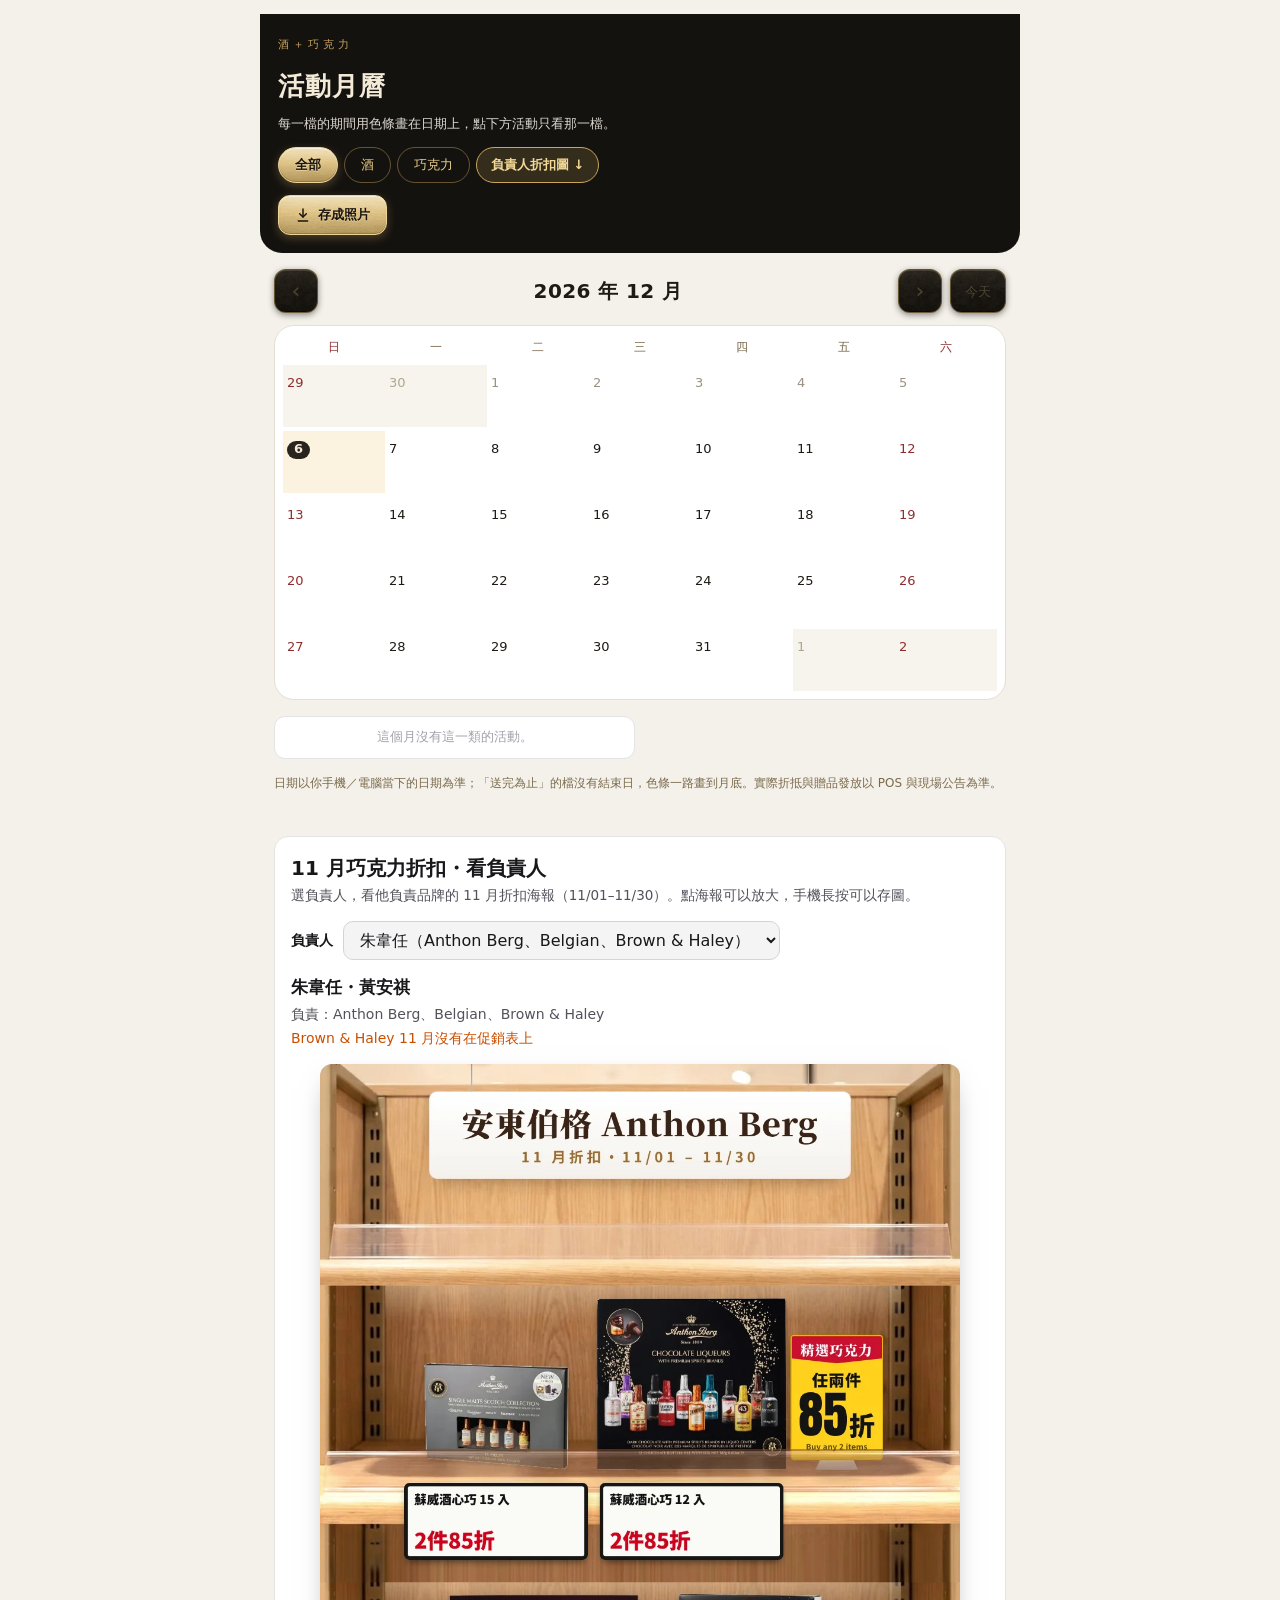
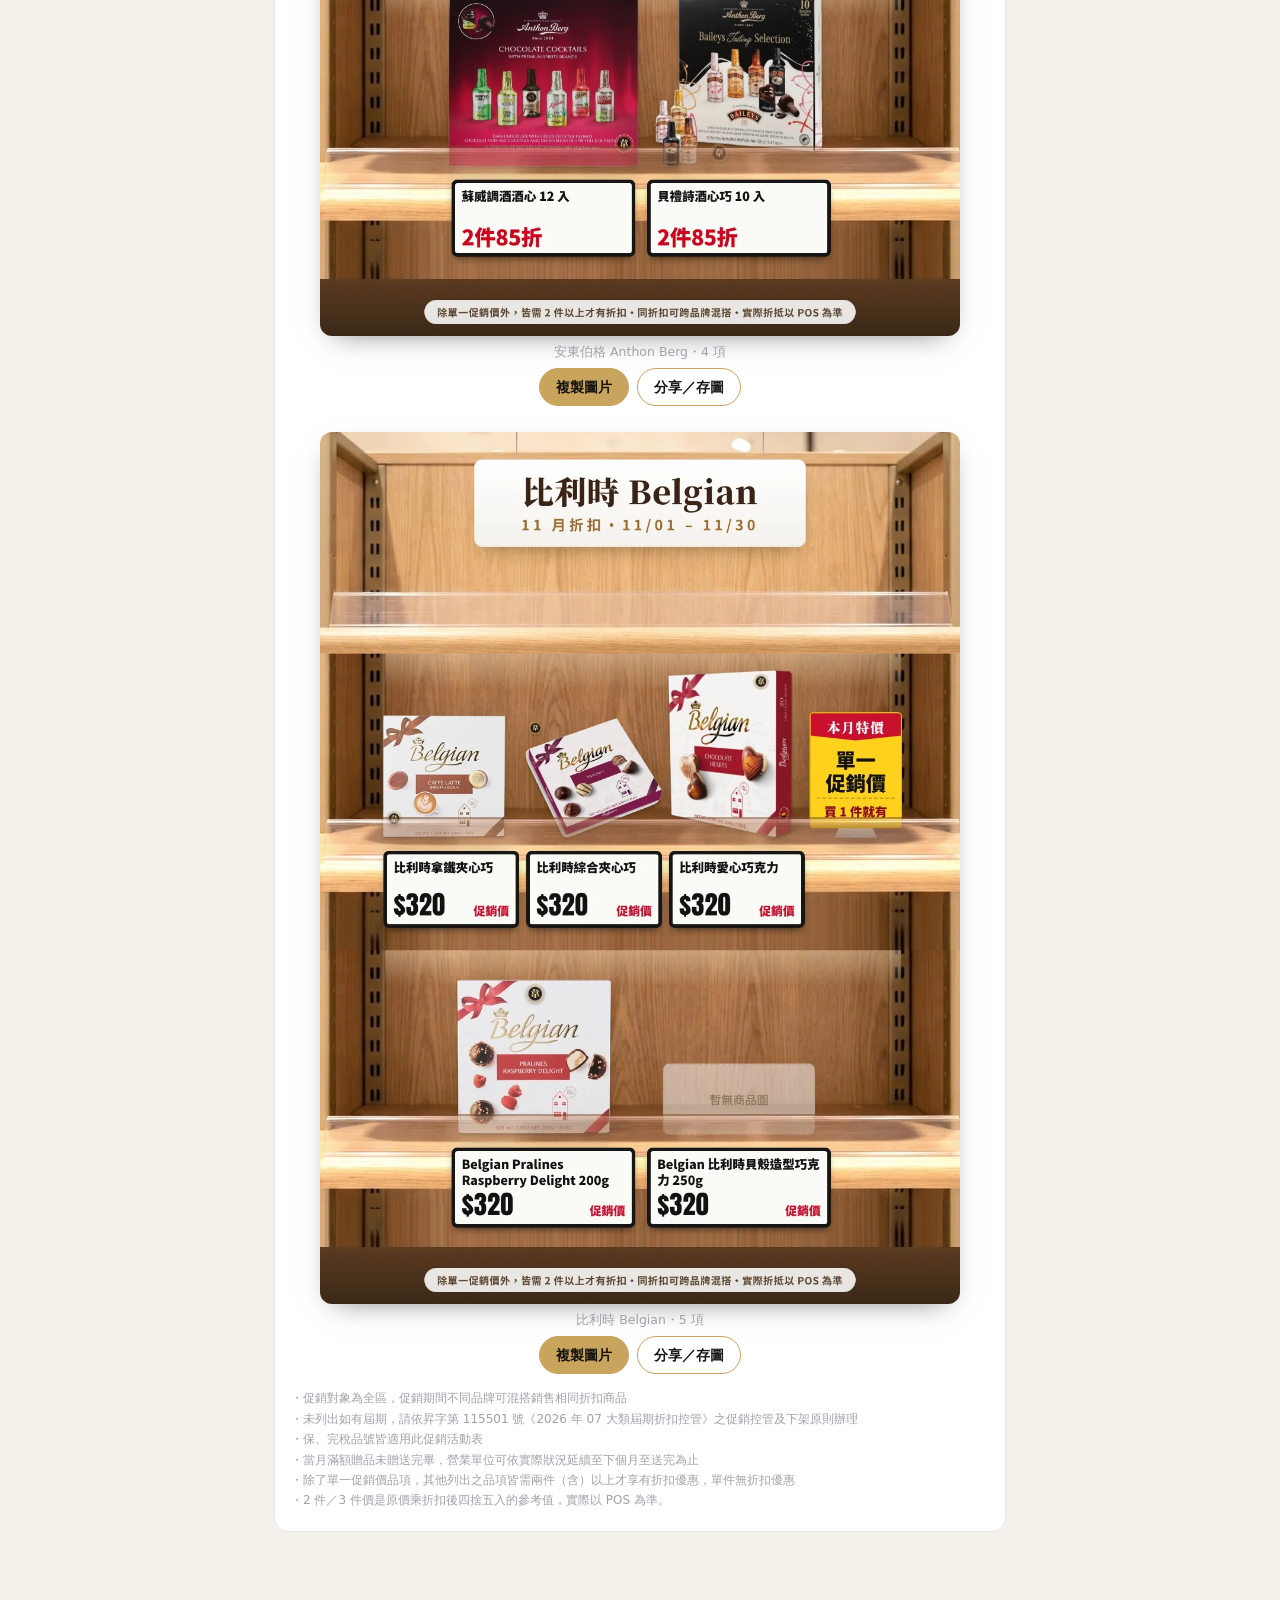
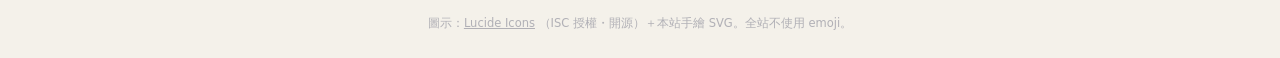
==== calendar.html @ d90ed2e5 "r151: 比較卡 11 月新品項補連結與縮圖" ====
<!doctype html>
<html lang="zh-Hant" data-theme="light" class="t23 noir">
<head><meta name="theme-color" content="#261F19"><link id="r38font" rel="preconnect" href="https://fonts.googleapis.com"><link rel="preconnect" href="https://fonts.gstatic.com" crossorigin><link rel="stylesheet" href="https://fonts.googleapis.com/css2?family=Noto+Serif+TC:wght@600;700&display=swap" media="print" onload="this.media='all'">
<meta charset="utf-8">
<meta name="viewport" content="width=device-width,initial-scale=1">
<title>活動月曆（酒＋巧克力）</title>
<meta name="apple-mobile-web-app-capable" content="yes">
<meta name="apple-mobile-web-app-title" content="韋・活動月曆">
<style>
:root{
  --bg:#FFFFFF; --surface:#FFFFFF; --surface-2:#F4F4F5;
  --ink:#18181B; --ink-2:#52525B; --ink-3:#A1A1AA;
  --line:#E4E4E7; --line-strong:#D4D4D8;
  --accent:#7A4A1E; --on-accent:#FFFFFF;
  --add:#16A34A; --add-bg:#DCFCE7; --swap:#EA580C; --swap-bg:#FFF7ED; --drop:#DC2626; --drop-bg:#FEE2E2;
  --r-lg:14px; --r-md:11px;
  --sh-2:0 1px 2px rgba(0,0,0,.05),0 12px 30px -20px rgba(0,0,0,.35);
  color-scheme:light;
}
*{box-sizing:border-box}
html{-webkit-text-size-adjust:100%}
body{margin:0;background:var(--bg);color:var(--ink);
  font-family:"Noto Sans TC",-apple-system,"PingFang TC","Microsoft JhengHei",sans-serif;
  font-size:15px;line-height:1.6;-webkit-font-smoothing:antialiased}
.wrap{max-width:860px;margin:0 auto;padding:4px 16px 60px}
@media(min-width:720px){.wrap{padding:8px 24px 72px}}
</style>
<script defer src="https://xsos32-design.github.io/dutyliquorwiki/nav.js"></script>
<style id="r124css">
:root{--r124-t0:#C8102E;--r124-t1:#C94F00;--r124-a2:#6A3FB5;--r124-t3:#0B7A55;--r124-fix:#B0006D;--r124-gwp:#1F5FA8}
.r124{margin:22px 0 0;padding:18px 16px 20px;background:var(--surface);border:1px solid var(--line);border-radius:var(--r-lg,14px);display:flex;flex-direction:column;gap:14px;color:var(--ink)}
.r124 h2{margin:0;font-size:20px;line-height:1.3;text-wrap:balance}
.r124 .r124p{margin:4px 0 0;font-size:13.5px;color:var(--ink-2);line-height:1.6}
.r124sel{display:flex;align-items:center;gap:10px;flex-wrap:wrap;font-size:14px;font-weight:700}
.r124sel select{font:inherit;font-size:16px;font-weight:500;padding:8px 12px;border-radius:10px;border:1px solid var(--line-strong);background:var(--surface-2);color:var(--ink);max-width:100%}
.r124sel select:focus-visible{outline:2px solid var(--accent);outline-offset:2px}
#r124who{display:flex;flex-direction:column;gap:2px;font-size:14px;color:var(--ink-2)}
#r124who b{font-size:17px;color:var(--ink)}
#r124who .w{color:var(--r124-t1);font-weight:500}
.r124lg{display:flex;flex-wrap:wrap;gap:4px 14px;font-size:14px;font-weight:800}
.r124lg span{display:inline-flex;align-items:center;gap:5px}.r124lg i{width:9px;height:9px;border-radius:50%;background:currentColor}
.r124b{display:flex;flex-direction:column;gap:12px;padding-top:10px;border-top:2px solid var(--ink)}
.r124b>h3{margin:0;font-size:19px;font-weight:900;display:flex;gap:8px;align-items:baseline;flex-wrap:wrap}
.r124b>h3 small{font-size:13px;font-weight:500;color:var(--ink-3)}
.r124n{margin:0;font-size:13.5px;color:var(--r124-gwp);font-weight:600;line-height:1.6}
.r124t{display:flex;flex-direction:column;gap:8px}
.r124t>h4{margin:0;font-size:23px;line-height:1.15;font-weight:900}
.r124t>h4 small{font-size:12.5px;font-weight:500;color:var(--ink-3);margin-left:6px}
.r124sh{background:linear-gradient(180deg,#EFE5D6,#E2D2BA);border-radius:12px;padding:14px 10px 16px;display:flex;flex-direction:column;gap:12px}
.r124sign{align-self:center;background:#FFFFFF;border-radius:12px;padding:6px 20px 7px;font-size:28px;line-height:1.2;font-weight:900;letter-spacing:.02em;text-align:center;box-shadow:0 2px 8px rgba(60,40,20,.25)}
.r124sign small{display:block;font-size:13px;font-weight:600;color:#6B5A48;letter-spacing:0}
.r124g{display:grid;grid-template-columns:repeat(auto-fill,minmax(122px,1fr));column-gap:0;row-gap:20px}
.r124i{display:flex;flex-direction:column;min-width:0}
.r124ph{height:150px;display:flex;align-items:flex-end;justify-content:center;padding:0 6px}
.r124ph img{max-height:150px;max-width:100%;width:auto;height:auto;display:block;filter:drop-shadow(0 4px 4px rgba(40,25,10,.3))}
.r124ph .no{width:80%;height:100px;border:1px dashed #A8916F;border-radius:6px;display:flex;align-items:center;justify-content:center;color:#7A6650;font-size:11px}
.r124pl{height:12px;background:linear-gradient(180deg,#F7EFE2 0,#DCC9AB 50%,#B59B76 100%);box-shadow:0 4px 5px -2px rgba(40,25,10,.35)}
.r124tag{margin:7px 5px 0;background:#232323;border:2px solid #4B4B4B;border-radius:5px;padding:4px 6px 5px;color:#EDEDED;display:flex;flex-direction:column;gap:1px;min-width:0}
.r124tag span{font-size:11px;line-height:1.35;overflow-wrap:anywhere;display:-webkit-box;-webkit-line-clamp:2;-webkit-box-orient:vertical;overflow:hidden}
.r124tag b{font-size:16px;line-height:1.2;font-weight:900;display:flex;flex-wrap:wrap;align-items:baseline;column-gap:5px}
.r124tag b i{font-style:normal;font-size:12px;font-weight:700}
.r124tag .k-T0{color:#FF6B7D}.r124tag .k-T1{color:#FFA05A}.r124tag .k-A2{color:#C3A8FF}.r124tag .k-T3{color:#4CE0A6}.r124tag .k-FIX{color:#FFE14D}.r124tag .k-GWP{color:#8CC4FF}
.r124 .c-T0{color:var(--r124-t0)}.r124 .c-T1{color:var(--r124-t1)}.r124 .c-A2{color:var(--r124-a2)}.r124 .c-T3{color:var(--r124-t3)}.r124 .c-FIX{color:var(--r124-fix)}.r124 .c-GWP{color:var(--r124-gwp)}
.r124pf{margin:0;display:flex;flex-direction:column;gap:6px}
.r124pf a{display:block;border-radius:12px;overflow:hidden;box-shadow:0 10px 28px -14px rgba(0,0,0,.55);max-width:640px;width:100%;margin:0 auto}
.r124pf img{display:block;width:100%;height:auto}
.r124pf figcaption{text-align:center;font-size:12.5px;color:var(--ink-3)}
.r124pb{display:flex;justify-content:center;gap:8px;flex-wrap:wrap}
.r124pb button{font:inherit;font-size:14px;font-weight:700;height:38px;padding:0 16px;border-radius:999px;border:1px solid #C9A45C;background:#C9A45C;color:#14120F;cursor:pointer}
.r124pb button.g{background:transparent;color:var(--ink)}
.r124pb button:focus-visible{outline:2px solid var(--accent);outline-offset:2px}
#r124{scroll-margin-top:84px}
.cal-cat a.r124jump{display:inline-flex;align-items:center;gap:4px;height:36px;padding:0 14px;border-radius:999px;border:1px solid #C9A45C;background:rgba(201,164,92,.18);color:#F3D896;font-size:13px;font-weight:700;text-decoration:none;white-space:nowrap}
.r124e{padding:14px;border:1px dashed var(--line-strong);border-radius:10px;color:var(--ink-2);font-size:14px}
.r124f{margin:0;font-size:12px;color:var(--ink-3);line-height:1.7}
@media (max-width:480px){.r124g{grid-template-columns:repeat(3,minmax(0,1fr))}.r124ph{height:118px;padding:0 4px}.r124ph img{max-height:118px}.r124sign{font-size:23px}.r124tag b{font-size:14.5px}.r124tag b i{font-size:11px}.r124tag span{font-size:10.5px}}
@media print{.r124{display:none}}
</style><style id="r32">/* r32 質感層：AI 生成材質（皮革底紋、絲絨、拉絲香檳金）套用到全站按鈕與區塊 */
html.noir{--r32g:url(img/brand/tex_gold.webp);--r32v:url(img/brand/tex_velvet.webp);--r32l:url(img/brand/tex_leather.webp)}
html.noir body{background-color:#0B0A09;background-image:linear-gradient(rgba(11,10,9,.62),rgba(11,10,9,.62)),var(--r32l);background-size:auto,256px 256px;background-attachment:scroll}

/* ── 次要按鈕：絲絨底＋金色細框＋上緣高光 ── */
html.noir:not(#_a):not(#_b) :is(.cmpb,.cmpc,.shb:not(.on),.r21more,a.go,.r24nx,#mb,#fsz,.btnB,#more,.more:not(details),details.more>summary,a.back,.cal-btn,button.fold,#fold-disc,#totop,.galbtn,#pnwrap button,#ftop,#fback,.tbtab:not(.on),a.pickgo,.pfw,.xwa:not(.on),.chip:not([aria-pressed=true]),.seg button:not([aria-pressed=true]),nav.views button:not([aria-selected=true]),#xwsoloall,#xwsb){
 background-color:#1A1712!important;
 background-image:linear-gradient(180deg,rgba(255,236,196,.08),rgba(255,236,196,0) 46%,rgba(0,0,0,.22)),linear-gradient(rgba(24,21,16,.5),rgba(24,21,16,.5)),var(--r32v)!important;
 background-size:auto,auto,256px 256px!important;
 border:1px solid rgba(201,164,92,.42)!important;
 box-shadow:inset 0 1px 0 rgba(255,232,180,.13),inset 0 -1px 0 rgba(0,0,0,.35),0 2px 6px rgba(0,0,0,.45)!important;
 transition:border-color .18s,box-shadow .18s,transform .08s,filter .18s!important}
html.noir:not(#_a):not(#_b) :is(.cmpb,.cmpc,.shb:not(.on),.r21more,a.go,.r24nx,#mb,#fsz,.btnB,#more,.more:not(details),details.more>summary,a.back,.cal-btn,button.fold,#fold-disc,#totop,.galbtn,#pnwrap button,#ftop,#fback,.tbtab:not(.on),a.pickgo,.pfw,.xwa:not(.on),.chip:not([aria-pressed=true]),.seg button:not([aria-pressed=true]),nav.views button:not([aria-selected=true]),#xwsoloall,#xwsb):hover{
 border-color:rgba(232,205,138,.85)!important;
 box-shadow:inset 0 1px 0 rgba(255,232,180,.2),0 0 0 1px rgba(232,205,138,.18),0 4px 14px rgba(201,164,92,.22)!important}
html.noir:not(#_a):not(#_b) :is(.cmpb,.cmpc,.shb,.r21more,a.go,.r24nx,#mb,#fsz,.btnB,.btnA,#more,.more:not(details),a.back,.cal-btn,button.fold,#totop,.galbtn,#pnwrap button,#ftop,#fback,.tbtab,a.pickgo,.pfw,.xwa,.chip,.seg button,nav.views button,#xwsb,#xwsoloall,.cal-dl):active{
 transform:translateY(1px)!important;filter:brightness(.94)!important;
 box-shadow:inset 0 2px 6px rgba(0,0,0,.5)!important}

/* ── 主要／選中按鈕：拉絲香檳金 ── */
html.noir:not(#_a):not(#_b) :is(.btnA,#pdone,.chip[aria-pressed=true],.tbtab.on,.xwa.on,.cal-dl,#cal-dl,.seg button[aria-pressed=true],nav.views button[aria-selected=true],button.on){
 background-color:#C9A45C!important;
 background-image:linear-gradient(180deg,rgba(255,255,255,.38),rgba(255,255,255,.06) 42%,rgba(0,0,0,.16)),var(--r32g)!important;
 background-size:auto,cover!important;background-position:center!important;
 color:#1A140B!important;border:1px solid #EBD39A!important;
 text-shadow:0 1px 0 rgba(255,244,214,.45)!important;font-weight:700!important;
 box-shadow:inset 0 1px 0 rgba(255,255,255,.55),inset 0 -1px 0 rgba(120,88,30,.45),0 3px 10px rgba(201,164,92,.32)!important}
html.noir:not(#_a):not(#_b) :is(.btnA,#pdone,.chip[aria-pressed=true],.tbtab.on,.xwa.on,.cal-dl,#cal-dl,.seg button[aria-pressed=true],nav.views button[aria-selected=true],button.on):hover{filter:brightness(1.06) saturate(1.05)!important}
html.noir:not(#_a):not(#_b) :is(.btnA,#pdone,.chip[aria-pressed=true],.tbtab.on,.xwa.on,.cal-dl,#cal-dl,.seg button[aria-pressed=true],nav.views button[aria-selected=true],button.on) *{color:inherit!important}
html.noir:not(#_a):not(#_b) .xwa.on small{color:rgba(26,20,11,.72)!important}
html.noir:not(#_a):not(#_b) .xwa.on svg{stroke:#1A140B!important}

/* ── 大型入口方塊：絲絨＋金色頂線，滑過浮起 ── */
html.noir :is(.cat.big,.ctile,a.brands,button.brands,.srch){
 background-image:linear-gradient(180deg,rgba(255,236,196,.06),rgba(0,0,0,.18)),var(--r32v)!important;
 background-size:auto,256px 256px!important;
 box-shadow:inset 0 1px 0 rgba(232,205,138,.22),0 6px 18px -10px rgba(0,0,0,.8)!important;
 transition:transform .18s,box-shadow .18s,border-color .18s!important}
html.noir :is(.cat.big,.ctile,a.brands,button.brands):hover{transform:translateY(-2px);border-color:rgba(232,205,138,.6)!important;box-shadow:inset 0 1px 0 rgba(232,205,138,.32),0 10px 24px -10px rgba(201,164,92,.35)!important}
html.noir :is(a.promo,button.promo){
 background-image:linear-gradient(180deg,rgba(255,200,210,.07),rgba(0,0,0,.2)),var(--r32v)!important;background-blend-mode:normal,overlay!important;
 box-shadow:inset 0 1px 0 rgba(255,190,200,.2),0 6px 18px -10px rgba(0,0,0,.8)!important}

/* ── 商品卡：極淡絲絨紋理＋金色角飾 ── */

/* ── 上方工具列與下方導覽列：皮革底＋金色細線 ── */
html.noir:not(#_a):not(#_b) #xwbar{background-color:rgba(14,12,10,.94)!important;background-image:linear-gradient(180deg,rgba(255,236,196,.04),rgba(0,0,0,.2)),var(--r32l)!important;background-size:auto,256px 256px!important;border-bottom:1px solid rgba(201,164,92,.35)!important;box-shadow:0 6px 18px -8px rgba(0,0,0,.8)!important}
html.noir :is(#pnwrap,.bnav,#bnav,.r20bnav,.xwbot){backdrop-filter:blur(6px)}

/* ── 話術框分頁、FAB 區塊 ── */
html.noir .talkbox{background-image:linear-gradient(180deg,rgba(255,236,196,.03),rgba(0,0,0,.12)),var(--r32v)!important;background-size:auto,256px 256px!important}
html.noir .fabrow .t{color:#E8CD8A!important;letter-spacing:2px}

@media (prefers-reduced-motion:reduce){html.noir *{transition:none!important}}

/* r34 Gemini 美術：無圖佔位插畫、金色裝飾分隔 */
html.noir .ban::before{content:"";display:block;width:min(300px,78%);height:38px;margin:0 auto 12px;background:url(img/brand/orn.webp) center/contain no-repeat;opacity:.92}
html.noir:not(#_a):not(#_b) :is(#r16home,#r20home) :is(.r24hd,.row>h2){background:url(img/brand/orn.webp) center top/min(240px,62%) auto no-repeat!important;padding-top:36px!important;margin-top:18px}

/* r35 電腦版頂部標題列、活動頁頁首金飾、商品照深色聚光 */
@media (min-width:901px){html.noir:not(#_a):not(#_b) #menu{padding-left:290px!important}html.noir:not(#_a):not(#_b) #menu>#mb{display:none!important}html.noir:not(#_a):not(#_b) #menu>b{flex:1 1 auto!important;display:flex!important;align-items:center!important;justify-content:center!important;gap:18px!important;font-family:'Noto Serif TC',serif!important;font-size:18px!important;letter-spacing:6px!important;color:#E8CD8A!important;text-shadow:0 1px 10px rgba(201,164,92,.25)!important}html.noir:not(#_a):not(#_b) #menu>b::before,html.noir:not(#_a):not(#_b) #menu>b::after{content:"";flex:0 0 auto;width:150px;height:30px;background:url(img/brand/orn_l.webp) right center/contain no-repeat;opacity:.9}html.noir:not(#_a):not(#_b) #menu>b::after{background-image:url(img/brand/orn_r.webp);background-position:left center}}
html.noir:not(#_a):not(#_b) nav#views{position:relative}
html.noir:not(#_a):not(#_b) nav#views::before{content:"";position:absolute;left:50%;top:-15px;width:min(230px,58vw);height:28px;transform:translateX(-50%);background:url(img/brand/orn.webp) center/contain no-repeat;pointer-events:none;z-index:2}

/* r37 效能：畫面外的商品卡先不排版，捲到附近才排（大幅減少找字、捲動的卡頓） */

/* r38 排版：標題斷行平均、警語一行放得下 */
html.noir :is(h1,h2,h3,.zh,.tile-h h3,.cal-head h2,.r24hd h2){text-wrap:balance}
html.noir :is(p,li,.ld,.d){text-wrap:pretty}
@media (max-width:600px){html.noir .ban{letter-spacing:3px!important;font-size:14px!important;text-wrap:balance}}
html.noir:not(#_a):not(#_b) li.galrow .line>.r15th.none{grid-area:th!important;border-radius:10px;background:#1A1712 url(https://xsos32-design.github.io/dutyliquorwiki/img/brand/ph_liq.webp) center/62% auto no-repeat!important;border:1px solid rgba(201,164,92,.32)!important}
html.noir:not(#_a):not(#_b) li.galrow .line>.r15th.none+span{grid-area:nm!important}
</style><style id="r107promo">html:not(#_a):not(#_b):not(#_c) body{background-color:#261F19!important;background-image:linear-gradient(#F4F1EA,#F4F1EA)!important}@media (prefers-color-scheme:dark){html:not(#_a):not(#_b):not(#_c) body{background-image:linear-gradient(#14120F,#14120F)!important}}</style><style id="r98tb">html:not(#_a):not(#_b):not(#_c) #xwbar button,html:not(#_a):not(#_b):not(#_c) #xwbar a,html:not(#_a):not(#_b):not(#_c) #xwbar .xwsite{box-shadow:inset 0 1px 0 rgba(255,232,180,.14)!important;filter:none!important}html:not(#_a):not(#_b):not(#_c) #xwbar button:active,html:not(#_a):not(#_b):not(#_c) #xwbar a:active{box-shadow:inset 0 2px 5px rgba(0,0,0,.45)!important}html:not(#_a):not(#_b):not(#_c) #xwbar{-webkit-backdrop-filter:none!important;backdrop-filter:none!important;background-color:#261F19!important}</style></head>
<body>
<div class="wrap">

<section id="view-cal">
  <div class="cal-head"><div><h2><span>活動月曆（酒＋巧克力）</span></h2>
  <p>酒和巧克力的活動合在同一份。選月份，每一檔的期間用色條畫在日期上；點活動名稱可以只看那一檔。</p></div><div class="cal-cat" role="group" aria-label="類別"><button type="button" class="on" data-cat="all">全部</button><button type="button" data-cat="wine">酒</button><button type="button" data-cat="choc">巧克力</button></div><button type="button" class="cal-dl" id="cal-dl"><svg viewBox="0 0 24 24" width="16" height="16" fill="none" stroke="currentColor" stroke-width="2.2" stroke-linecap="round" stroke-linejoin="round" aria-hidden="true"><path d="M12 3v12"/><path d="m7 10 5 5 5-5"/><path d="M5 21h14"/></svg>存成照片</button></div>
  <div class="cal-nav">
    <button type="button" class="cal-btn" data-m="-1" aria-label="上個月">‹</button>
    <b id="cal-title">—</b>
    <button type="button" class="cal-btn" data-m="1" aria-label="下個月">›</button>
    <button type="button" class="cal-btn cal-today" data-m="0">今天</button>
  </div>
  <div class="cal-grid" id="cal-grid" role="grid"></div>
  
  <ol class="cal-legend" id="cal-legend"></ol>
  <p class="cal-foot">日期以你手機／電腦當下的日期為準；「送完為止」的檔沒有結束日，色條一路畫到月底。實際折抵與贈品發放以 POS 與現場公告為準。</p>
</section>
<section id="r124" class="r124" aria-labelledby="r124h">
  <div><h2 id="r124h">11 月巧克力折扣・看負責人</h2>
  <p class="r124p">選負責人，看他負責品牌的 11 月折扣海報（11/01–11/30）。點海報可以放大，手機長按可以存圖。</p></div>
  <label class="r124sel" for="r124sel">負責人<select id="r124sel"></select></label>
  <div id="r124who"></div>
  <div id="r124out" style="display:flex;flex-direction:column;gap:26px"></div>
  <p class="r124f" id="r124f"></p>
</section><!--/r124-->






























</div>

<style id="cal-css">
:root{--cal-blue:#615645;--cal-blue-bg:#DDE9F5;--cal-purple:#857961;--cal-brown:#8A5A2B;--cal-pink:#B0457E;--cal-teal:#5B4F3D}
@media (prefers-color-scheme:dark){:root:not([data-theme="light"]){--cal-blue:#7FB3E6;--cal-blue-bg:#2A2620;--cal-purple:#B9A2E6;--cal-brown:#D9A66E;--cal-pink:#E98BBE;--cal-teal:#5CC6CC}}
:root[data-theme="dark"]{--cal-blue:#7FB3E6;--cal-blue-bg:#2A2620;--cal-purple:#B9A2E6;--cal-brown:#D9A66E;--cal-pink:#E98BBE;--cal-teal:#5CC6CC}
#view-cal{padding-bottom:20px}
.cal-head{margin:18px 0 0;padding:15px 16px;background:var(--surface);border:1px solid var(--line);
  border-radius:var(--r-lg,14px);box-shadow:var(--sh-2);position:relative;overflow:hidden}
.cal-head::before{content:"";position:absolute;left:0;top:0;bottom:0;width:4px;background:var(--accent)}
.cal-head h2{font-family:"Noto Serif TC",serif;font-size:17px;margin:0;display:flex;align-items:center;gap:8px}
.cal-head h2 .ic{width:1.05em;height:1.05em;color:var(--accent)}
.cal-head p{margin:4px 0 0;font-size:12.5px;line-height:1.7;color:var(--ink-2);max-width:52ch}
.cal-nav{display:flex;align-items:center;gap:8px;margin:16px 0 10px}
.cal-nav b{flex:1;text-align:center;font-family:"Noto Serif TC",serif;font-size:18px;letter-spacing:.02em}
.cal-btn{appearance:none;cursor:pointer;border:1px solid var(--line-strong);background:var(--surface);
  color:var(--ink);border-radius:999px;width:38px;height:36px;font-size:20px;line-height:1;
  display:inline-flex;align-items:center;justify-content:center}
.cal-btn.cal-today{width:auto;padding:0 12px;font-size:12.5px;font-family:inherit}
.cal-btn:active{transform:scale(.95)}
.cal-grid{display:grid;grid-template-columns:repeat(7,minmax(0,1fr));gap:0;
  background:var(--surface);border:1px solid var(--line);border-radius:var(--r-md,11px);overflow:hidden}
.cal-dow{padding:7px 0 6px;text-align:center;font-size:11px;letter-spacing:.06em;color:var(--ink-3);
  border-bottom:1px solid var(--line);background:var(--surface-2)}
.cal-dow.we{color:var(--drop)}
.cal-d{position:relative;min-height:64px;border-right:1px solid var(--line);border-bottom:1px solid var(--line);
  padding:4px 0 5px}
.cal-d:nth-child(7n){border-right:0}
.cal-d.out{background:#FAFAFA;opacity:.4}
.cal-d.past .n{color:var(--ink-3)}
.cal-d .n{display:inline-flex;align-items:center;justify-content:center;min-width:22px;height:22px;
  margin:0 0 3px 4px;font-family:"IBM Plex Mono",monospace;font-size:12.5px;border-radius:999px;color:var(--ink)}
.cal-d.we .n{color:var(--drop)}
.cal-d.today .n{background:var(--ink);color:var(--bg);font-weight:600}
.cal-lane{height:17px;margin:0 0 3px;opacity:0;position:relative}
.cal-lab{position:absolute;left:4px;top:0;min-height:17px;padding:2px 0;box-sizing:border-box;line-height:1.25;font-size:10.5px;font-weight:700;color:#fff;white-space:normal;overflow-wrap:anywhere;z-index:2;pointer-events:none;letter-spacing:-.01em}
.c-yellow .cal-lab,.c-gray .cal-lab{color:#18181B}
.cal-d{overflow:visible}
.cal-lane.on{opacity:1}
.cal-lane.s{border-radius:4px 0 0 4px;margin-left:3px}
.cal-lane.e{border-radius:0 4px 4px 0;margin-right:3px}
.cal-lane.s.e{border-radius:4px}
:root{--cv-blue2:#1D4ED8;--cv-red:#DC2626;--cv-green:#16A34A;--cv-yellow:#EAB308;--cv-black:#18181B;--cv-drop:#DC2626;--cv-swap:#F97316;--cv-brown:#CA8A04;--cv-add:#16A34A;--cv-teal:#685943;--cv-blue:#2563EB;--cv-purple:#7C3AED;--cv-pink:#DB2777}
.c-red{background:var(--cv-red)} .c-green{background:var(--cv-green)} .c-yellow{background:var(--cv-yellow)} .c-black{background:var(--cv-black)} .c-drop{background:var(--cv-drop)} .c-add{background:var(--cv-add)} .c-swap{background:var(--cv-swap)}
.c-accent{background:var(--cv-brown)} .c-gray{background:#CAC9C6} .c-blue{background:var(--cv-blue2)} .c-purple{background:var(--cv-purple)} .c-brown{background:var(--cv-brown)} .c-pink{background:var(--cv-pink)} .c-teal{background:var(--cv-teal)}
.cal-head{display:flex;flex-wrap:wrap;gap:10px 16px;align-items:flex-start;justify-content:space-between}
.cal-dl{appearance:none;cursor:pointer;display:inline-flex;align-items:center;gap:7px;border:1px solid var(--accent);
  background:var(--accent);color:var(--on-accent);font-family:inherit;font-size:13px;font-weight:600;padding:7px 14px;border-radius:999px}
.cal-dl .ic{width:15px;height:15px}
.cal-dl:disabled{opacity:.6}
#cal-pv{position:fixed;inset:0;z-index:2147483600;background:rgba(10,6,3,.72);display:none;align-items:flex-start;justify-content:center;
  overflow-y:auto;padding:max(16px,env(safe-area-inset-top)) 12px 24px}
#cal-pv.on{display:flex}
#cal-pv .pv-box{width:min(560px,100%);background:var(--surface);border-radius:16px;padding:12px;box-shadow:0 20px 60px rgba(0,0,0,.4)}
#cal-pv .pv-bar{display:flex;align-items:center;justify-content:space-between;padding:2px 4px 10px}
#cal-pv .pv-bar b{font-size:15px}
#cal-pv .pv-x{appearance:none;border:0;background:var(--surface-2);color:var(--ink);width:34px;height:34px;border-radius:50%;font-size:15px;cursor:pointer}
#cal-pv img{display:block;width:100%;height:auto;border-radius:10px;border:1px solid var(--line);-webkit-touch-callout:default}
#cal-pv .pv-hint{margin:10px 4px 0;font-size:12.5px;color:var(--ink-2);line-height:1.6}
#cal-pv .pv-act{display:flex;gap:8px;margin-top:10px}
#cal-pv .pv-act>*{flex:1;text-align:center;appearance:none;cursor:pointer;font-family:inherit;font-size:14px;font-weight:600;
  padding:11px 10px;border-radius:12px;text-decoration:none;border:1px solid var(--accent)}
#cal-pv .pv-share{background:var(--accent);color:var(--on-accent)}
#cal-pv .pv-dl{background:var(--surface);color:var(--accent)}
.cal-cat{display:inline-flex;gap:4px;padding:3px;background:var(--surface-2);border:1px solid var(--line);border-radius:999px}
.cal-cat button{appearance:none;border:0;background:transparent;color:var(--ink-2);font-family:inherit;font-size:12.5px;
  padding:5px 12px;border-radius:999px;cursor:pointer;font-weight:500}
.cal-cat button.on{background:var(--accent);color:var(--on-accent)}
.cal-legend .ct{display:inline-block;font-size:10.5px;padding:1px 7px;border-radius:999px;border:1px solid var(--line-strong);
  color:var(--ink-3);margin-right:6px;vertical-align:1px;font-weight:500}
body.cal-solo .cal-lane.on:not(.pick){opacity:.15}
.cal-lane.tbd{background-image:repeating-linear-gradient(135deg,rgba(255,255,255,.55) 0 4px,transparent 4px 8px)}
.cal-legend .st.tbd{color:var(--drop);background:var(--drop-bg);border-color:var(--drop)}
.cal-legend .rg .tbd{font-family:"Noto Sans TC",sans-serif;font-size:12px;color:var(--drop);font-weight:500}
.cal-note{margin:14px 0 0;padding:12px 14px;border:1px solid var(--swap);border-radius:var(--r-md,11px);
  background:var(--swap-bg);font-size:13px;line-height:1.7}
.cal-note b{display:block;color:var(--swap);font-size:13.5px}
.cal-note ol{margin:4px 0 0;padding-left:20px}
.cal-note u{text-decoration:none;font-weight:700;color:var(--ink)}
.cal-legend{list-style:none;margin:14px 0 0;padding:0;display:grid;gap:7px}
.cal-legend li{display:grid;grid-template-columns:14px 1fr auto;gap:10px;align-items:start;
  padding:10px 12px;background:var(--surface);border:1px solid var(--line);border-radius:var(--r-md,11px);
  cursor:pointer;user-select:none;transition:opacity .15s,border-color .15s}
.cal-legend li.pick{border-color:var(--ink);box-shadow:inset 0 0 0 1px var(--ink)}
body.cal-solo .cal-legend li:not(.pick){opacity:.5}
.cal-legend .sw{width:14px;height:14px;border-radius:4px;margin-top:3px}
.cal-legend .sw.open{background:#fff;border:2px solid #52525B;border-radius:50%;width:12px;height:12px}
.cal-legend li.cal-gh{display:block;grid-column:1/-1;cursor:default;border:0;background:none;padding:10px 2px 0;font-size:11.5px;letter-spacing:.12em;color:var(--ink-3);box-shadow:none}
.cal-legend li.open .rg u{--mk:#A1A1AA}
.cal-legend li.m-gray{--mk:#A1A1AA}
.cal-start{display:block;margin:3px 2px 0;padding:1px 1px;border:1.5px solid #3F3F46;border-left-width:4px;border-radius:4px;background:#fff;
  font-size:9.5px;line-height:1.3;font-weight:700;color:#18181B;text-align:center;letter-spacing:-.03em;overflow-wrap:anywhere}
.cal-start .nw,.cal-lab .nw{white-space:nowrap}
.cal-lane.on:not(.e){margin-right:-1px}
@media(min-width:720px){.cal-start::before{content:"▶";font-size:8px;margin-right:3px;vertical-align:1px}.cal-start{letter-spacing:0;padding:1px 4px}}
body.cal-solo .cal-start:not(.pick){opacity:.2}
@media(min-width:720px){.cal-start{font-size:11.5px;margin:4px 4px 0}}
.cal-legend b{display:block;font-size:14px;line-height:1.45}
.cal-legend .rg{display:block;margin-top:2px;font-family:"IBM Plex Mono",monospace;font-size:12px;color:var(--ink-2)}
.cal-legend .rg u{text-decoration:none;white-space:nowrap;padding:0 .1em;border-radius:2px;font-weight:500;color:var(--ink);
  background-image:linear-gradient(transparent 52%,rgba(196,140,46,.34) 52%,rgba(196,140,46,.34) 96%,transparent 96%);
  background-image:linear-gradient(transparent 52%,color-mix(in srgb,var(--mk) 32%,transparent) 52%,color-mix(in srgb,var(--mk) 32%,transparent) 96%,transparent 96%)}
.cal-legend li{--mk:#C48C2E}
.cal-legend li.m-drop{--mk:var(--cv-drop)} .cal-legend li.m-add{--mk:var(--cv-add)} .cal-legend li.m-swap{--mk:var(--cv-swap)}
.cal-legend li.m-blue{--mk:var(--cv-blue2)} .cal-legend li.m-red{--mk:var(--cv-red)} .cal-legend li.m-green{--mk:var(--cv-green)} .cal-legend li.m-yellow{--mk:var(--cv-yellow)} .cal-legend li.m-black{--mk:var(--cv-black)} .cal-legend li.m-purple{--mk:var(--cv-purple)} .cal-legend li.m-brown{--mk:var(--cv-brown)} .cal-legend li.m-pink{--mk:var(--cv-pink)} .cal-legend li.m-teal{--mk:var(--cv-teal)}
.cal-legend .sb{display:block;margin-top:1px;font-size:11.5px;color:var(--ink-3)}
.cal-legend .st{font-size:11px;padding:2px 9px;border-radius:999px;border:1px solid transparent;white-space:nowrap;font-weight:500}
.cal-legend .st.on{color:var(--add);background:var(--add-bg);border-color:var(--add)}
.cal-legend .st.gap{color:var(--swap);background:var(--swap-bg);border-color:var(--swap)}
.cal-legend .st.soon{color:var(--ink-2);background:var(--surface-2);border-color:var(--line-strong)}
.cal-legend .st.over{color:var(--ink-3);background:var(--surface-2);border-color:var(--line);text-decoration:line-through}
.cal-legend li.over{opacity:.55}
.cal-empty{padding:14px;text-align:center;color:var(--ink-3);font-size:13px;border:1px dashed var(--line-strong);border-radius:var(--r-md,11px)}
.cal-foot{margin:14px 0 0;font-size:11.5px;line-height:1.75;color:var(--ink-3)}
@media(min-width:720px){.cal-d{min-height:82px}.cal-lane{height:20px}.cal-lab{min-height:20px;font-size:12px;left:6px;padding:3px 0}.cal-legend{grid-template-columns:1fr 1fr}}
@media print{#view-cal{display:none!important}}
</style>

<script id="cal-js">
(function(){
  var CAL=[{"k": "b5_gwp", "cat": "wine", "short": "兆豐店 酒折後滿$18,800 送拉桿箱", "n": "T2 兆豐正式店開幕（B5）：酒區單筆折後滿 $18,800 送 20 吋前開拉桿箱", "s": "只有 T2 入境店兆豐正式店・限量・活動代碼 B5（遇其他代碼以 B5 為主）・不能和 $200 券一起拿", "c": "blue", "r": [["2026-11-01", "2026-11-15"]]}, {"k": "b5_vch", "cat": "wine", "short": "兆豐店 $200 券 酒滿$2,000 折$200", "n": "T2 兆豐正式店開幕（B5）：預售提貨區派發酒類抵用券，折後滿 $2,000 折 $200", "s": "只有 T2 入境店兆豐正式店・券限派發當天用・每筆 1 張・不能和 RICHCLUB 電子票券併用・不能和拉桿箱滿額贈一起拿", "c": "brown", "r": [["2026-11-01", "2026-11-15"]]}, {"k": "member", "cat": "both", "short": "會員 來店送招牌燈", "n": "凡會員送來店禮：招牌燈（磁吸潮台小燈箱）", "s": "不限金額・限量送完為止・10 月底已送完，11 月不再送", "c": "purple", "r": [["2026-09-22", "2026-10-31"]]}, {"k": "noodle_w", "cat": "wine", "short": "酒類 單筆2瓶 送泡麵2杯", "n": "泡麵 A3（酒類）：單筆買 2 瓶 → 送泡麵 2 杯", "s": "口味：麻油、牛肉（現場說法；公文寫口味隨機）・每人限一次・要 key A3・10 月底已送完，11 月不再送", "c": "brown", "r": [["2026-09-24", "2026-10-31"]]}, {"k": "noodle_c", "cat": "choc", "short": "巧克力 折後滿$1,500 送泡麵2杯", "n": "泡麵 A3（巧克力／食品）：折扣後滿 $1,500 → 送泡麵 2 杯", "s": "樂高不算進去・每人限一次・口味隨機・10 月底已送完，11 月不再送", "c": "teal", "r": [["2026-09-24", "2026-10-31"]]}, {"k": "d150", "cat": "choc", "short": "巧克力 滿$2,000 折$150", "n": "國產食品＆巧克力：滿 $2,000 折 $150", "s": "整段都有・樂高不算進去", "c": "green", "r": [["2026-09-22", "2026-10-31"]]}, {"k": "d100", "cat": "choc", "short": "巧克力 折後滿$1,800 折$100", "n": "國產食品＆巧克力：折扣後滿 $1,800 折 $100", "s": "11 月整段都有・樂高不算進去", "c": "green", "r": [["2026-11-01", "2026-11-30"]]}, {"k": "bag", "cat": "choc", "short": "巧克力 折後滿$4,000 送透明旅行袋", "n": "巧克力／食品：折扣後滿 $4,000 → 送透明旅行袋", "s": "只有三段，中間沒有・限量 1,900 個・樂高不算進去", "c": "red", "r": [["2026-09-24", "2026-09-28"], ["2026-10-02", "2026-10-11"], ["2026-10-23", "2026-10-26"]]}, {"k": "tote", "cat": "both", "short": "入境店 單筆4件(含1件酒) 送購物袋", "n": "桃園機場入境店限定：巧克力／酒／國產食品／樂高 單筆 4 件（需含 1 件酒）→ 送漢字翻轉藝術購物袋", "s": "每筆限 1 份・送完為止・不累贈・菸／雪茄／黃金／藥類／外招櫃不參加", "c": "blue", "r": [["2026-10-02", "2026-10-11"], ["2026-10-23", "2026-10-26"]]}, {"k": "tier", "cat": "both", "short": "10月促銷表 折扣級距（酒＋巧克力）", "n": "10 月促銷表折扣級距（酒類活動辦法＋巧克力促銷表）", "s": "整月（底色參考，灰色）・酒：單件滿 $20,000 折 $1,000 延續・巧克力：2026/10 促銷表（2 件 7 折／85 折、3 件 65／75／8 折）", "c": "gray", "r": [["2026-10-01", "2026-10-31"]]}];
  var grid=document.getElementById('cal-grid'), leg=document.getElementById('cal-legend'),
      title=document.getElementById('cal-title'), sec=document.getElementById('view-cal');
  if(!grid||!sec) return;
  function D(s){ var p=s.split('-'); return new Date(+p[0],+p[1]-1,+p[2]); }
  function ymd(d){ return d.getFullYear()+'-'+String(d.getMonth()+1).padStart(2,'0')+'-'+String(d.getDate()).padStart(2,'0'); }
  function md(s){ return s.slice(5).replace('-','/'); }
  function today(){ var t=new Date(); return new Date(t.getFullYear(),t.getMonth(),t.getDate()); }
  var cur=today(); cur=new Date(cur.getFullYear(),cur.getMonth(),1);
  var pick=null, cat='all';
  var CATN={"choc": "巧克力", "wine": "酒", "both": "酒＋巧克力"};
  function inRange(c,d){ for(var i=0;i<c.r.length;i++){ var a=D(c.r[i][0]), b=c.r[i][1]?D(c.r[i][1]):null;
      if(d>=a && (!b||d<=b)) return c.r[i]; } return null; }
  function status(c,t){
    var on=inRange(c,t); if(on) return ['on','進行中'];
    var first=D(c.r[0][0]); if(t<first) return ['soon','尚未開始'];
    var lastEnd=c.r[c.r.length-1][1];
    if(lastEnd && t>D(lastEnd)) return ['over','已結束'];
    return ['gap','空檔中・等下一段'];
  }
  function touches(c,y,m){
    var a=new Date(y,m,1), b=new Date(y,m+1,0);
    for(var i=0;i<c.r.length;i++){ var s=D(c.r[i][0]), e=c.r[i][1]?D(c.r[i][1]):null;
      if(s<=b && (!e||e>=a)) return true; } return false;
  }
  function isOpen(c){ return c.r.length===1 && !c.r[0][1]; }
  function nw(t){ return String(t).replace(/(\$[\d,]+|\d+[杯瓶個件])/g,'<span class="nw">$1</span>'); }
  function fitLanes(){
    var need={};
    Array.prototype.forEach.call(grid.querySelectorAll('.cal-lane'),function(l){ l.style.height=''; });
    Array.prototype.forEach.call(grid.querySelectorAll('.cal-lab'),function(b){
      var l=b.parentNode, key=l.getAttribute('data-row')+'|'+l.getAttribute('data-k');
      need[key]=Math.max(need[key]||0, b.offsetHeight);
    });
    Array.prototype.forEach.call(grid.querySelectorAll('.cal-lane'),function(l){
      var v=need[l.getAttribute('data-row')+'|'+l.getAttribute('data-k')]; if(v && v>l.offsetHeight) l.style.height=v+'px';
    });
  }
  var _rz; window.addEventListener('resize',function(){ clearTimeout(_rz); _rz=setTimeout(function(){ if(!sec.hidden) fitLanes(); },120); });
  function render(){
    var y=cur.getFullYear(), m=cur.getMonth(), t=today();
    title.textContent=y+' 年 '+(m+1)+' 月';
    var list=CAL.filter(function(c){return touches(c,y,m) && (cat==='all'||c.cat==='both'||c.cat===cat);});
    var lanes=list.filter(function(c){return !isOpen(c);}), opens=list.filter(isOpen);
    var h='';
    ['日','一','二','三','四','五','六'].forEach(function(d,i){ h+='<div class="cal-dow'+(i===0||i===6?' we':'')+'">'+d+'</div>'; });
    var first=new Date(y,m,1), start=new Date(y,m,1-first.getDay());
    var rowLanes=[];
    for(var i=0;i<42;i++){
      var d=new Date(start.getFullYear(),start.getMonth(),start.getDate()+i);
      if(i>=35 && d.getMonth()!==m) break;
      if(i%7===0){ rowLanes=lanes.filter(function(c){ for(var q=0;q<7;q++){ if(inRange(c,new Date(d.getFullYear(),d.getMonth(),d.getDate()+q))) return true; } return false; }); }
      var out=d.getMonth()!==m, cls='cal-d'+(out?' out':'')+(d.getTime()===t.getTime()?' today':'')+(d<t?' past':'')+(d.getDay()===0||d.getDay()===6?' we':'');
      h+='<div class="'+cls+'" data-d="'+ymd(d)+'"><span class="n">'+d.getDate()+'</span>';
      rowLanes.forEach(function(c){
        var r=inRange(c,d), k='cal-lane', lab='', rowNo=Math.floor(i/7);
        if(r){ k+=' on c-'+c.c+(c.tbd?' tbd':''); if(ymd(d)===r[0]&&!c.tbd) k+=' s'; if(r[1]&&ymd(d)===r[1]) k+=' e'; if(pick===c.k) k+=' pick';
          if((ymd(d)===r[0] || d.getDay()===0 || d.getDate()===1 || i===0)){/*r36cal*/
            var n=1; for(var q=1;q<7-d.getDay();q++){ var dd=new Date(d.getFullYear(),d.getMonth(),d.getDate()+q); if(dd.getMonth()===d.getMonth() && inRange(c,dd)===r) n++; else break; }
            lab='<span class="cal-lab" style="width:calc('+n+'00% + '+(n-1)+'px - 12px)">'+nw(c.short||c.n)+'</span>';
          } }
        h+='<div class="'+k+'" data-row="'+rowNo+'" data-k="'+c.k+'">'+lab+'</div>';
      });
      opens.forEach(function(c){ if(ymd(d)===c.r[0][0] && !out) h+='<span class="cal-start'+(pick===c.k?' pick':'')+'">'+nw(c.short)+'</span>'; });
      h+='</div>';
    }
    grid.innerHTML=h; fitLanes();
    if(!list.length){ leg.innerHTML='<li class="cal-empty" style="display:block">這個月沒有這一類的活動。</li>'; return; }
    var H='';
    if(lanes.length) H+='<li class="cal-gh">有期限的活動（色條＝期間）</li>'+lanes.map(function(c){
      var st=c.tbd?['tbd','日期待確認']:status(c,t);
      var rg=c.tbd?'<span class="tbd">日期待確認</span>'
        :c.r.map(function(x){ return '<u>'+md(x[0])+(x[1]?'–'+md(x[1]):' 起')+'</u>'; }).join('・');
      return '<li data-k="'+c.k+'" class="m-'+c.c+' '+(pick===c.k?'pick ':'')+(st[0]==='over'?'over':'')+'">'
        +'<span class="sw c-'+c.c+'"></span><span><b><span class="ct">'+CATN[c.cat]+'</span>'+c.n+'</b><span class="rg">'+rg+'</span>'
        +(c.s?'<span class="sb">'+c.s+'</span>':'')+'</span><span class="st '+st[0]+'">'+st[1]+'</span></li>';
    }).join('');
    if(opens.length) H+='<li class="cal-gh">送完為止（只標開始日）</li>'+opens.map(function(c){
      var started=t>=D(c.r[0][0]);
      return '<li data-k="'+c.k+'" class="open '+(pick===c.k?'pick':'')+'">'
        +'<span class="sw open"></span><span><b><span class="ct">'+CATN[c.cat]+'</span>'+c.n+'</b>'
        +'<span class="rg"><u>'+md(c.r[0][0])+' 開始</u>・送完為止</span>'
        +(c.s?'<span class="sb">'+c.s+'</span>':'')+'</span><span class="st '+(started?'on':'soon')+'">'+(started?'進行中':'尚未開始')+'</span></li>';
    }).join('');
    leg.innerHTML=H;
  }
  sec.addEventListener('click',function(e){
    var cb=e.target.closest('.cal-cat button');
    if(cb){ cat=cb.getAttribute('data-cat'); pick=null; document.body.classList.remove('cal-solo');
      Array.prototype.forEach.call(sec.querySelectorAll('.cal-cat button'),function(x){x.classList.toggle('on',x===cb);}); render(); return; }
    var b=e.target.closest('.cal-btn');
    if(b){ var n=+b.getAttribute('data-m');
      if(n===0){ var t=today(); cur=new Date(t.getFullYear(),t.getMonth(),1); }
      else cur=new Date(cur.getFullYear(),cur.getMonth()+n,1);
      render(); return; }
    var li=e.target.closest('.cal-legend li[data-k]');
    if(li){ var k=li.getAttribute('data-k'); pick=(pick===k)?null:k;
      document.body.classList.toggle('cal-solo',!!pick); render(); }
  });
  var v=document.getElementById('views');
  if(v) v.addEventListener('click',function(e){
    var b=e.target.closest('button[data-v]'); if(!b) return;
    sec.hidden = b.getAttribute('data-v')!=='cal';
    if(!sec.hidden) render();
  });
  document.addEventListener('visibilitychange',function(){ if(!document.hidden && !sec.hidden) render(); });
  /* ===== 存成照片：直接在 canvas 上畫一張月曆海報 ===== */
  var PAL={red:'#DC2626',green:'#16A34A',yellow:'#EAB308',black:'#18181B',drop:'#DC2626',add:'#16A34A',swap:'#F97316',blue:'#1D4ED8',purple:'#7C3AED',brown:'#CA8A04',pink:'#DB2777',teal:'#685943',accent:'#CA8A04',gray:'#CAC9C6',open:'#52525B'};
  var INK='#18181B',INK2='#52525B',INK3='#A1A1AA',LINE='#E4E4E7',BG='#FFFFFF',SURF='#FFFFFF',SURF2='#F4F4F5';
  var FS='"Noto Sans TC","PingFang TC","Microsoft JhengHei",sans-serif', FSER='"Noto Serif TC","Songti TC",serif', FMONO='"IBM Plex Mono",ui-monospace,monospace';
  function rr(x,c,y,w,h,r){ x.beginPath(); x.moveTo(c+r,y); x.arcTo(c+w,y,c+w,y+h,r); x.arcTo(c+w,y+h,c,y+h,r); x.arcTo(c,y+h,c,y,r); x.arcTo(c,y,c+w,y,r); x.closePath(); }
  function wrap(x,t,maxW){ var out=[],line='', tk=String(t).match(/\$[\d,]+|\d+[杯瓶個件]|[\s\S]/g)||[]; for(var i=0;i<tk.length;i++){ var ch=tk[i], test=line+ch; if(x.measureText(test).width>maxW && line){ out.push(line); line=ch.trim()?ch:''; } else line=test; } if(line) out.push(line); return out; }
  function rgba(hex,a){ var n=parseInt(hex.slice(1),16); return 'rgba('+(n>>16&255)+','+(n>>8&255)+','+(n&255)+','+a+')'; }
  function drawPoster(){
    var y0=cur.getFullYear(), m0=cur.getMonth(), t=today();
    var all=CAL.filter(function(c){return touches(c,y0,m0) && (cat==='all'||c.cat==='both'||c.cat===cat);});
    var list=all.filter(function(c){return !isOpen(c);}), opens=all.filter(isOpen);
    var W=1080, P=48, S=2, cv=document.createElement('canvas'); cv.width=W*S; cv.height=4200*S;
    var x=cv.getContext('2d'); x.scale(S,S); x.textBaseline='alphabetic';
    x.fillStyle=BG; x.fillRect(0,0,W,4200);
    var y=P;
    // 標題
    x.fillStyle=INK3; x.font='500 20px '+FMONO; x.fillText('EVER RICH・TPE　酒＋巧克力活動', P, y+20);
    y+=34; x.fillStyle=INK; x.font='700 54px '+FSER; x.fillText(y0+' 年 '+(m0+1)+' 月 活動月曆', P, y+50);
    y+=70; x.fillStyle=INK2; x.font='400 22px '+FS;
    var catTxt={all:'全部活動',wine:'只看酒類',choc:'只看巧克力'}[cat];
    x.fillText(catTxt+'・製作日 '+ymd(t).replace(/-/g,'/')+'・色條＝活動期間', P, y+26);
    y+=52;
    // 月曆格
    var gw=W-P*2, cw=gw/7, laneH=24, laneG=5, numH=42;
    var first=new Date(y0,m0,1), start=new Date(y0,m0,1-first.getDay());
    var rows=0; for(var i=0;i<42;i++){ var dd=new Date(start.getFullYear(),start.getMonth(),start.getDate()+i); if(i%7===0){ if(i>=35 && dd.getMonth()!==m0) break; rows++; } }
    var RL=[], RH=[], RY=[], LH=[], LOFF=[];
    function segLen(cc,d,rg){ var n=1; for(var q=1;q<7-d.getDay();q++){ var dq=new Date(d.getFullYear(),d.getMonth(),d.getDate()+q); if(dq.getMonth()===m0 && inRange(cc,dq)===rg) n++; else break; } return n; }
    function labLines(cc,n){ x.font='700 16px '+FS; return wrap(x,cc.short||cc.n,n*cw-18); }
    function chipLines(cc){ x.font='700 17px '+FS; return wrap(x,'▶ '+cc.short,cw-22); }
    for(var r0=0;r0<rows;r0++){
      var ws=new Date(start.getFullYear(),start.getMonth(),start.getDate()+r0*7);
      RL[r0]=list.filter(function(c){ for(var q=0;q<7;q++){ if(inRange(c,new Date(ws.getFullYear(),ws.getMonth(),ws.getDate()+q))) return true; } return false; });
      LH[r0]=RL[r0].map(function(cc){ var hh=laneH;
        for(var q=0;q<7;q++){ var dq=new Date(ws.getFullYear(),ws.getMonth(),ws.getDate()+q), rg=inRange(cc,dq);
          if(!rg || dq.getMonth()!==m0) continue;
          if(ymd(dq)===rg[0] || dq.getDay()===0 || dq.getDate()===1){ var nl=labLines(cc,segLen(cc,dq,rg)).length; hh=Math.max(hh,nl*20+6); } }
        return hh; });
      LOFF[r0]=[]; var acc0=0; LH[r0].forEach(function(hh,li){ LOFF[r0][li]=acc0; acc0+=hh+laneG; });
      var ns=0; for(var q2=0;q2<7;q2++){ var dq2=new Date(ws.getFullYear(),ws.getMonth(),ws.getDate()+q2); if(dq2.getMonth()!==m0) continue;
        var c2=0; opens.forEach(function(o){ if(o.r[0][0]===ymd(dq2)) c2+=chipLines(o).length*22+12; }); if(c2>ns) ns=c2; }
      RH[r0]=numH+acc0+14+ns; if(RH[r0]<86) RH[r0]=86;
    }
    var acc=0; for(var r1=0;r1<rows;r1++){ RY[r1]=acc; acc+=RH[r1]; }
    var gh=46+acc;
    x.save(); rr(x,P,y,gw,gh,18); x.fillStyle=SURF; x.fill(); x.clip();
    x.fillStyle=SURF2; x.fillRect(P,y,gw,46);
    ['日','一','二','三','四','五','六'].forEach(function(d,i){ x.fillStyle=(i===0||i===6)?PAL.drop:INK3; x.font='500 20px '+FS; x.textAlign='center'; x.fillText(d,P+cw*i+cw/2,y+31); });
    x.textAlign='left';
    var gy=y+46, LABELS=[];
    // 格線先畫，色條和字蓋在上面（字才不會被線切過）
    x.strokeStyle=LINE; x.lineWidth=1;
    for(var c2=1;c2<7;c2++){ x.beginPath(); x.moveTo(P+c2*cw+.5,gy); x.lineTo(P+c2*cw+.5,gy+acc); x.stroke(); }
    for(var r2=0;r2<=rows;r2++){ var yy=gy+(r2<rows?RY[r2]:acc); x.beginPath(); x.moveTo(P,yy+.5); x.lineTo(P+gw,yy+.5); x.stroke(); }
    for(var i2=0;i2<rows*7;i2++){
      var d=new Date(start.getFullYear(),start.getMonth(),start.getDate()+i2), r=Math.floor(i2/7), c=i2%7;
      var rowH=RH[r], cx=P+c*cw, cy=gy+RY[r], out=d.getMonth()!==m0;
      if(out){ x.fillStyle='#FAFAFA'; x.fillRect(cx+1,cy+1,cw-1,rowH-1); }
      var isT=d.getTime()===t.getTime(), we=(d.getDay()===0||d.getDay()===6);
      if(isT){ x.fillStyle=INK; x.beginPath(); x.arc(cx+26,cy+22,16,0,Math.PI*2); x.fill(); }
      x.font=(isT?'600 ':'400 ')+'21px '+FMONO; x.textAlign='center';
      x.fillStyle=isT?'#FFFFFF':(out?'#D4D4D8':(we?PAL.drop:INK)); x.fillText(String(d.getDate()),cx+26,cy+29); x.textAlign='left';
      RL[r].forEach(function(cc,li){
        var rg=inRange(cc,d); if(!rg) return;
        var ly=cy+numH+LOFF[r][li], lh=LH[r][li], s0=ymd(d)===rg[0], e0=rg[1]&&ymd(d)===rg[1];
        var lx=cx+(s0?4:0), lw=cw-(s0?4:0)-(e0?4:0);
        x.fillStyle=out?rgba(PAL[cc.c]||PAL.accent,.32):(PAL[cc.c]||PAL.accent);
        var rL=s0?5:0, rR=e0?5:0;
        x.beginPath(); x.moveTo(lx+rL,ly); x.lineTo(lx+lw-rR,ly);
        if(rR) x.arcTo(lx+lw,ly,lx+lw,ly+rR,rR); x.lineTo(lx+lw,ly+lh-rR); if(rR) x.arcTo(lx+lw,ly+lh,lx+lw-rR,ly+lh,rR);
        x.lineTo(lx+rL,ly+lh); if(rL) x.arcTo(lx,ly+lh,lx,ly+lh-rL,rL); x.lineTo(lx,ly+rL); if(rL) x.arcTo(lx,ly,lx+rL,ly,rL);
        x.closePath(); x.fill();
        if(!out && (s0 || d.getDay()===0 || d.getDate()===1)) LABELS.push([cc,rg,d,lx,ly,lh]);
        if(cc.tbd){ x.save(); rr(x,lx,ly,lw,lh,0); x.clip(); x.strokeStyle='rgba(255,255,255,.7)'; x.lineWidth=3; for(var k=-20;k<lw+20;k+=10){ x.beginPath(); x.moveTo(lx+k,ly+lh); x.lineTo(lx+k+lh,ly); x.stroke(); } x.restore(); }
        x.globalAlpha=1;
      });
      var sy=cy+numH+(LH[r].length?LOFF[r][LH[r].length-1]+LH[r][LH[r].length-1]+laneG:0)+4;
      opens.forEach(function(cc){
        if(out || ymd(d)!==cc.r[0][0]) return;
        var ls=chipLines(cc), ch=ls.length*22+6; x.font='700 17px '+FS;
        rr(x,cx+4,sy,cw-8,ch,6); x.fillStyle='#FFFFFF'; x.fill(); x.strokeStyle='#3F3F46'; x.lineWidth=2; x.stroke();
        x.fillStyle='#18181B'; ls.forEach(function(L,i){ x.fillText(L,cx+11,sy+20+i*22); });
        sy+=ch+6;
      });
    }
    LABELS.forEach(function(L){
      var cc=L[0], rg=L[1], d=L[2], lx=L[3], ly=L[4], lh=L[5];
      var nseg=segLen(cc,d,rg), ls=labLines(cc,nseg);
      x.font='700 16px '+FS; x.fillStyle=(cc.c==='yellow'||cc.c==='gray')?'#18181B':'#FFFFFF';
      ls.forEach(function(t0,i){ x.fillText(t0, lx+8, ly+17+i*20); });
    });
    x.restore(); rr(x,P,y,gw,gh,18); x.strokeStyle=LINE; x.lineWidth=1.5; x.stroke();
    y+=gh+30;
    // 活動清單
    if(!all.length){ x.fillStyle=INK3; x.font='400 24px '+FS; x.fillText('這個月沒有這一類的活動。',P,y+30); y+=60; }
    function ghead(t0){ x.fillStyle=INK3; x.font='500 20px '+FS; x.fillText(t0,P+4,y+24); y+=40; }
    if(list.length) ghead('有期限的活動（色條＝期間）');
    list.forEach(function(cc){
      var st=cc.tbd?['tbd','日期待確認']:status(cc,t);
      var col=PAL[cc.c]||PAL.accent;
      x.font='700 27px '+FS; var tagW=x.measureText(st[1]).width*0.78+34;
      var nameLines=wrap(x,cc.n,gw-44-54-tagW-16);
      var rgt=cc.tbd?'日期待確認':(cc.rgtxt||cc.r.map(function(q){return md(q[0])+(q[1]?'–'+md(q[1]):' 起');}).join('・'));
      x.font='400 21px '+FS; var subLines=cc.s?wrap(x,cc.s,gw-44-54):[];
      var h=24+nameLines.length*38+10+30+(subLines.length?8+subLines.length*30:0)+22;
      rr(x,P,y,gw,h,16); x.fillStyle=SURF; x.fill(); x.strokeStyle=LINE; x.lineWidth=1.5; x.stroke();
      rr(x,P+22,y+30,22,22,6); x.fillStyle=col; x.fill();
      // 狀態標籤
      var tc={on:[PAL.add,'#DCFCE7'],soon:[INK2,SURF2],gap:[PAL.swap,'#FFEDD5'],over:[INK3,SURF2],tbd:[PAL.drop,'#FEE2E2']}[st[0]]||[INK2,SURF2];
      x.font='600 20px '+FS; var tw=x.measureText(st[1]).width+28;
      rr(x,P+gw-22-tw,y+22,tw,36,18); x.fillStyle=tc[1]; x.fill(); x.strokeStyle=tc[0]; x.lineWidth=1.5; x.stroke();
      x.fillStyle=tc[0]; x.fillText(st[1],P+gw-22-tw+14,y+47);
      // 名稱
      var ty=y+24; x.fillStyle=INK; x.font='700 27px '+FS;
      var chip=CATN[cc.cat]; x.font='500 18px '+FS; var chw=x.measureText(chip).width+20;
      nameLines.forEach(function(L,i){ x.font='700 27px '+FS; x.fillStyle=INK; x.fillText(L,P+62,ty+30+i*38); });
      ty+=nameLines.length*38+10;
      // 類別小標＋日期（螢光筆）
      rr(x,P+62,ty+2,chw,28,14); x.strokeStyle=LINE; x.lineWidth=1.5; x.stroke(); x.font='500 18px '+FS; x.fillStyle=INK3; x.fillText(chip,P+72,ty+23);
      x.font='600 22px '+FMONO; var rw=x.measureText(rgt).width, rx=P+62+chw+12;
      x.fillStyle=rgba(col,.28); x.fillRect(rx-3,ty+14,rw+6,16);
      x.fillStyle=cc.tbd?PAL.drop:INK; x.fillText(rgt,rx,ty+25);
      ty+=30;
      if(subLines.length){ ty+=8; x.font='400 21px '+FS; x.fillStyle=INK2; subLines.forEach(function(L,i){ x.fillText(L,P+62,ty+22+i*30); }); }
      y+=h+14;
    });
    if(opens.length){ y+=6; ghead('送完為止（只標開始日）'); }
    opens.forEach(function(cc){
      var started=t>=D(cc.r[0][0]);
      x.font='700 25px '+FS; var nl=wrap(x,cc.n,gw-44-54-140);
      var h=22+nl.length*36+8+28+(cc.s?30:0)+18;
      rr(x,P,y,gw,h,14); x.fillStyle=SURF; x.fill(); x.strokeStyle=LINE; x.lineWidth=1.5; x.stroke();
      x.beginPath(); x.arc(P+33,y+40,9,0,Math.PI*2); x.fillStyle='#fff'; x.fill(); x.strokeStyle='#52525B'; x.lineWidth=3; x.stroke();
      nl.forEach(function(L,i){ x.font='700 25px '+FS; x.fillStyle=INK; x.fillText(L,P+62,y+46+i*36); });
      var ty=y+22+nl.length*36+8;
      x.font='600 22px '+FMONO; var txt=md(cc.r[0][0])+' 開始', tw2=x.measureText(txt).width;
      x.fillStyle='rgba(161,161,170,.35)'; x.fillRect(P+59,ty+10,tw2+6,16); x.fillStyle=INK; x.fillText(txt,P+62,ty+22);
      x.font='400 21px '+FS; x.fillStyle=INK2; x.fillText('・送完為止',P+62+tw2+10,ty+22);
      if(cc.s){ x.fillStyle=INK2; x.font='400 20px '+FS; x.fillText(wrap(x,cc.s,gw-80)[0],P+62,ty+52); }
      var tc2=started?[PAL.add,'#DCFCE7','進行中']:[INK2,SURF2,'尚未開始'];
      x.font='600 20px '+FS; var tw=x.measureText(tc2[2]).width+28;
      rr(x,P+gw-22-tw,y+20,tw,36,18); x.fillStyle=tc2[1]; x.fill(); x.strokeStyle=tc2[0]; x.lineWidth=1.5; x.stroke();
      x.fillStyle=tc2[0]; x.fillText(tc2[2],P+gw-22-tw+14,y+45);
      y+=h+12;
    });
    y+=14; x.fillStyle=INK3; x.font='400 19px '+FS;
    wrap(x,'實際折抵與贈品發放以 POS 與現場公告為準・小韋整理・僅供內部同仁參考，請勿外流',gw).forEach(function(L,i){ x.fillText(L,P,y+22+i*28); y+=0; });
    y+=60;
    var outc=document.createElement('canvas'); outc.width=W*S; outc.height=Math.ceil(y)*S;
    outc.getContext('2d').drawImage(cv,0,0);
    return outc;
  }
  function showPreview(url,blob,fname){
    var ov=document.getElementById('cal-pv');
    if(!ov){ ov=document.createElement('div'); ov.id='cal-pv'; document.body.appendChild(ov);
      ov.addEventListener('click',function(e){ if(e.target===ov||e.target.closest('.pv-x')) ov.classList.remove('on'); }); }
    ov.innerHTML='<div class="pv-box"><div class="pv-bar"><b>月曆照片</b><button type="button" class="pv-x" aria-label="關閉">✕</button></div>'
      +'<img alt="活動月曆" src="'+url+'"><p class="pv-hint">手機：<b>長按圖片</b> →「加入照片／儲存影像」就會存進相簿。</p>'
      +'<div class="pv-act"><button type="button" class="pv-share">分享／存到相簿</button><a class="pv-dl" download="'+fname+'" href="'+url+'">下載 PNG</a></div></div>';
    var sb=ov.querySelector('.pv-share');
    var file=null; try{ file=new File([blob],fname,{type:'image/png'}); }catch(e){}
    if(!(file && navigator.canShare && navigator.canShare({files:[file]}))) sb.style.display='none';
    sb.addEventListener('click',function(){ navigator.share({files:[file],title:fname}).catch(function(){}); });
    ov.classList.add('on');
  }
  var dl=document.getElementById('cal-dl');
  if(dl) dl.addEventListener('click',function(){
    dl.disabled=true; var old=dl.innerHTML; dl.textContent='產生中…';
    var go=function(){
      try{
        var cv=drawPoster(), fname='活動月曆_'+cur.getFullYear()+'-'+String(cur.getMonth()+1).padStart(2,'0')+'.png';
        cv.toBlob(function(b){ var u=URL.createObjectURL(b); showPreview(u,b,fname); dl.disabled=false; dl.innerHTML=old; },'image/png');
      }catch(err){ dl.disabled=false; dl.innerHTML=old; alert('產生失敗：'+err.message); }
    };
    (document.fonts&&document.fonts.ready?document.fonts.ready:Promise.resolve()).then(go);
  });
  render();
})();
</script>
<style id="ic-css">
:root{--i-alert:url("data:image/svg+xml,<svg xmlns='http://www.w3.org/2000/svg' viewBox='0 0 24 24' fill='none' stroke='black' stroke-width='2.2' stroke-linecap='round' stroke-linejoin='round'><circle cx=%2212%22 cy=%2212%22 r=%2210%22/><line x1=%2212%22 x2=%2212%22 y1=%228%22 y2=%2212%22/><line x1=%2212%22 x2=%2212.01%22 y1=%2216%22 y2=%2216%22/></svg>");--i-award:url("data:image/svg+xml,<svg xmlns='http://www.w3.org/2000/svg' viewBox='0 0 24 24' fill='none' stroke='black' stroke-width='2.2' stroke-linecap='round' stroke-linejoin='round'><path d=%22m15.477 12.89 1.515 8.526a.5.5 0 0 1-.81.47l-3.58-2.687a1 1 0 0 0-1.197 0l-3.586 2.686a.5.5 0 0 1-.81-.469l1.514-8.526%22/> <circle cx=%2212%22 cy=%228%22 r=%226%22/></svg>");--i-badge_check:url("data:image/svg+xml,<svg xmlns='http://www.w3.org/2000/svg' viewBox='0 0 24 24' fill='none' stroke='black' stroke-width='2.2' stroke-linecap='round' stroke-linejoin='round'><path d=%22M3.85 8.62a4 4 0 0 1 4.78-4.77 4 4 0 0 1 6.74 0 4 4 0 0 1 4.78 4.78 4 4 0 0 1 0 6.74 4 4 0 0 1-4.77 4.78 4 4 0 0 1-6.75 0 4 4 0 0 1-4.78-4.77 4 4 0 0 1 0-6.76Z%22/> <path d=%22m16 9-5.5 5.5L8 12%22/></svg>");--i-ban:url("data:image/svg+xml,<svg xmlns='http://www.w3.org/2000/svg' viewBox='0 0 24 24' fill='none' stroke='black' stroke-width='2.2' stroke-linecap='round' stroke-linejoin='round'><circle cx=%2212%22 cy=%2212%22 r=%2210%22/> <path d=%22M4.929 4.929 19.07 19.071%22/></svg>");--i-barrel:url("data:image/svg+xml,<svg xmlns='http://www.w3.org/2000/svg' viewBox='0 0 24 24' fill='none' stroke='black' stroke-width='2.2' stroke-linecap='round' stroke-linejoin='round'><path d=%22M7.2 3.3h9.6c1.2 2.3 1.85 5.35 1.85 8.7s-.65 6.4-1.85 8.7H7.2C6 18.4 5.35 15.35 5.35 12S6 5.6 7.2 3.3z%22/><path d=%22M5.6 8.5h12.8%22/><path d=%22M5.6 15.5h12.8%22/><path d=%22M12 3.5v17%22/></svg>");--i-bird:url("data:image/svg+xml,<svg xmlns='http://www.w3.org/2000/svg' viewBox='0 0 24 24' fill='none' stroke='black' stroke-width='2.2' stroke-linecap='round' stroke-linejoin='round'><path d=%22M16 7h.01%22/> <path d=%22M3.4 18H12a8 8 0 0 0 8-8V7a4 4 0 0 0-7.28-2.3L2 20%22/> <path d=%22m20 7 2 .5-2 .5%22/> <path d=%22M10 18v3%22/> <path d=%22M14 17.75V21%22/> <path d=%22M7 18a6 6 0 0 0 3.84-10.61%22/></svg>");--i-book_open:url("data:image/svg+xml,<svg xmlns='http://www.w3.org/2000/svg' viewBox='0 0 24 24' fill='none' stroke='black' stroke-width='2.2' stroke-linecap='round' stroke-linejoin='round'><path d=%22M12 5v16%22/> <path d=%22M20.001 19A2 2 0 0022 17V5a2 2 0 00-1.999-2L16 3.002A5 5 0 0012 5a5 5 0 00-4-2H4a2 2 0 00-2 2v12a2 2 0 001.999 2H8a5 5 0 014 2 5 5 0 014-2z%22/></svg>");--i-bookmark:url("data:image/svg+xml,<svg xmlns='http://www.w3.org/2000/svg' viewBox='0 0 24 24' fill='none' stroke='black' stroke-width='2.2' stroke-linecap='round' stroke-linejoin='round'><path d=%22M17 3a2 2 0 0 1 2 2v15a1 1 0 0 1-1.496.868l-4.512-2.578a2 2 0 0 0-1.984 0l-4.512 2.578A1 1 0 0 1 5 20V5a2 2 0 0 1 2-2z%22/></svg>");--i-bottle:url("data:image/svg+xml,<svg xmlns='http://www.w3.org/2000/svg' viewBox='0 0 24 24' fill='none' stroke='black' stroke-width='2.2' stroke-linecap='round' stroke-linejoin='round'><path d=%22M10 2.6h4%22/><path d=%22M10.2 2.6v3.1c0 .93-.32 1.83-.9 2.55l-.72.88A4.2 4.2 0 0 0 7.6 11.8V19a2.5 2.5 0 0 0 2.5 2.5h3.8a2.5 2.5 0 0 0 2.5-2.5v-7.2a4.2 4.2 0 0 0-.98-2.67l-.72-.88a4.05 4.05 0 0 1-.9-2.55V2.6%22/><path d=%22M7.7 13.4h8.6%22/><path d=%22M7.7 17.4h8.6%22/></svg>");--i-broom:url("data:image/svg+xml,<svg xmlns='http://www.w3.org/2000/svg' viewBox='0 0 24 24' fill='none' stroke='black' stroke-width='2.2' stroke-linecap='round' stroke-linejoin='round'><path d=%22M20 3.6 12.2 11.4%22/><path d=%22M10.1 9.3 14.3 13.5%22/><path d=%22M12.2 11.4 6.7 16.9a1.6 1.6 0 0 0-.34 1.77L7.5 21.2h6.6l1.28-2.5a1.6 1.6 0 0 0-.3-1.85z%22/><path d=%22M9.9 17.6 9.2 21.2%22/><path d=%22M12.5 17.8v3.4%22/></svg>");--i-bug:url("data:image/svg+xml,<svg xmlns='http://www.w3.org/2000/svg' viewBox='0 0 24 24' fill='none' stroke='black' stroke-width='2.2' stroke-linecap='round' stroke-linejoin='round'><path d=%22M12 20v-9%22/> <path d=%22M14 7a4 4 0 0 1 4 4v3a6 6 0 0 1-12 0v-3a4 4 0 0 1 4-4z%22/> <path d=%22M14.12 3.88 16 2%22/> <path d=%22M21 21a4 4 0 0 0-3.81-4%22/> <path d=%22M21 5a4 4 0 0 1-3.55 3.97%22/> <path d=%22M22 13h-4%22/> <path d=%22M3 21a4 4 0 0 1 3.81-4%22/> <path d=%22M3 5a4 4 0 0 0 3.55 3.97%22/> <path d=%22M6 13H2%22/> <path d=%22m8 2 1.88 1.88%22/> <path d=%22M9 7.13V6a3 3 0 1 1 6 0v1.13%22/></svg>");--i-cal:url("data:image/svg+xml,<svg xmlns='http://www.w3.org/2000/svg' viewBox='0 0 24 24' fill='none' stroke='black' stroke-width='2.2' stroke-linecap='round' stroke-linejoin='round'><path d=%22M8 2v3%22/><path d=%22M16 2v3%22/><rect x=%223%22 y=%223%22 width=%2218%22 height=%2218%22 rx=%222%22/><path d=%22M3 9h18%22/><path d=%22M8 13h.01%22/><path d=%22M12 13h.01%22/><path d=%22M16 13h.01%22/><path d=%22M8 17h.01%22/><path d=%22M12 17h.01%22/><path d=%22M16 17h.01%22/></svg>");--i-calendar_days:url("data:image/svg+xml,<svg xmlns='http://www.w3.org/2000/svg' viewBox='0 0 24 24' fill='none' stroke='black' stroke-width='2.2' stroke-linecap='round' stroke-linejoin='round'><path d=%22M8 2v3%22/> <path d=%22M16 2v3%22/> <rect x=%223%22 y=%223%22 width=%2218%22 height=%2218%22 rx=%222%22/> <path d=%22M3 9h18%22/> <path d=%22M8 13h.01%22/> <path d=%22M12 13h.01%22/> <path d=%22M16 13h.01%22/> <path d=%22M8 17h.01%22/> <path d=%22M12 17h.01%22/> <path d=%22M16 17h.01%22/></svg>");--i-camera:url("data:image/svg+xml,<svg xmlns='http://www.w3.org/2000/svg' viewBox='0 0 24 24' fill='none' stroke='black' stroke-width='2.2' stroke-linecap='round' stroke-linejoin='round'><path d=%22M13.997 4a2 2 0 0 1 1.76 1.05l.486.9A2 2 0 0 0 18.003 7H20a2 2 0 0 1 2 2v9a2 2 0 0 1-2 2H4a2 2 0 0 1-2-2V9a2 2 0 0 1 2-2h1.997a2 2 0 0 0 1.759-1.048l.489-.904A2 2 0 0 1 10.004 4z%22/> <circle cx=%2212%22 cy=%2213%22 r=%223%22/></svg>");--i-candy:url("data:image/svg+xml,<svg xmlns='http://www.w3.org/2000/svg' viewBox='0 0 24 24' fill='none' stroke='black' stroke-width='2.2' stroke-linecap='round' stroke-linejoin='round'><path d=%22M10 7v10.9%22/> <path d=%22M14 6.1V17%22/> <path d=%22M16 7V3a1 1 0 0 1 1.707-.707 2.5 2.5 0 0 0 2.152.717 1 1 0 0 1 1.131 1.131 2.5 2.5 0 0 0 .717 2.152A1 1 0 0 1 21 8h-4%22/> <path d=%22M16.536 7.465a5 5 0 0 0-7.072 0l-2 2a5 5 0 0 0 0 7.07 5 5 0 0 0 7.072 0l2-2a5 5 0 0 0 0-7.07%22/> <path d=%22M8 17v4a1 1 0 0 1-1.707.707 2.5 2.5 0 0 0-2.152-.717 1 1 0 0 1-1.131-1.131 2.5 2.5 0 0 0-.717-2.152A1 1 0 0 1 3 16h4%22/></svg>");--i-chart_column:url("data:image/svg+xml,<svg xmlns='http://www.w3.org/2000/svg' viewBox='0 0 24 24' fill='none' stroke='black' stroke-width='2.2' stroke-linecap='round' stroke-linejoin='round'><path d=%22M3 3v16a2 2 0 0 0 2 2h16%22/> <path d=%22M18 17V9%22/> <path d=%22M13 17V5%22/> <path d=%22M8 17v-3%22/></svg>");--i-cherry:url("data:image/svg+xml,<svg xmlns='http://www.w3.org/2000/svg' viewBox='0 0 24 24' fill='none' stroke='black' stroke-width='2.2' stroke-linecap='round' stroke-linejoin='round'><path d=%22M2 17a5 5 0 0 0 10 0c0-2.76-2.5-5-5-3-2.5-2-5 .24-5 3Z%22/> <path d=%22M12 17a5 5 0 0 0 10 0c0-2.76-2.5-5-5-3-2.5-2-5 .24-5 3Z%22/> <path d=%22M7 14c3.22-2.91 4.29-8.75 5-12 1.66 2.38 4.94 9 5 12%22/> <path d=%22M22 9c-4.29 0-7.14-2.33-10-7 5.71 0 10 4.67 10 7Z%22/></svg>");--i-chevD:url("data:image/svg+xml,<svg xmlns='http://www.w3.org/2000/svg' viewBox='0 0 24 24' fill='none' stroke='black' stroke-width='2.2' stroke-linecap='round' stroke-linejoin='round'><path d=%22m6 9 6 6 6-6%22/></svg>");--i-chevR:url("data:image/svg+xml,<svg xmlns='http://www.w3.org/2000/svg' viewBox='0 0 24 24' fill='none' stroke='black' stroke-width='2.2' stroke-linecap='round' stroke-linejoin='round'><path d=%22m9 18 6-6-6-6%22/></svg>");--i-chevron_down:url("data:image/svg+xml,<svg xmlns='http://www.w3.org/2000/svg' viewBox='0 0 24 24' fill='none' stroke='black' stroke-width='2.2' stroke-linecap='round' stroke-linejoin='round'><path d=%22m6 9 6 6 6-6%22/></svg>");--i-chevron_right:url("data:image/svg+xml,<svg xmlns='http://www.w3.org/2000/svg' viewBox='0 0 24 24' fill='none' stroke='black' stroke-width='2.2' stroke-linecap='round' stroke-linejoin='round'><path d=%22m9 18 6-6-6-6%22/></svg>");--i-choc:url("data:image/svg+xml,<svg xmlns='http://www.w3.org/2000/svg' viewBox='0 0 24 24' fill='none' stroke='black' stroke-width='2.2' stroke-linecap='round' stroke-linejoin='round'><rect x=%223.4%22 y=%225%22 width=%2217.2%22 height=%2214%22 rx=%222.1%22/><path d=%22M3.4 12h17.2%22/><path d=%22M9.13 5v14%22/><path d=%22M14.87 5v14%22/></svg>");--i-circle_alert:url("data:image/svg+xml,<svg xmlns='http://www.w3.org/2000/svg' viewBox='0 0 24 24' fill='none' stroke='black' stroke-width='2.2' stroke-linecap='round' stroke-linejoin='round'><circle cx=%2212%22 cy=%2212%22 r=%2210%22/> <line x1=%2212%22 x2=%2212%22 y1=%228%22 y2=%2212%22/> <line x1=%2212%22 x2=%2212.01%22 y1=%2216%22 y2=%2216%22/></svg>");--i-circle_check_big:url("data:image/svg+xml,<svg xmlns='http://www.w3.org/2000/svg' viewBox='0 0 24 24' fill='none' stroke='black' stroke-width='2.2' stroke-linecap='round' stroke-linejoin='round'><path d=%22M21.801 10A10 10 0 1 1 17 3.335%22/> <path d=%22m9 11 3 3L22 4%22/></svg>");--i-circle_dot:url("data:image/svg+xml,<svg xmlns='http://www.w3.org/2000/svg' viewBox='0 0 24 24' fill='none' stroke='black' stroke-width='2.2' stroke-linecap='round' stroke-linejoin='round'><circle cx=%2212%22 cy=%2212%22 r=%221%22/> <circle cx=%2212%22 cy=%2212%22 r=%2210%22/></svg>");--i-circle_x:url("data:image/svg+xml,<svg xmlns='http://www.w3.org/2000/svg' viewBox='0 0 24 24' fill='none' stroke='black' stroke-width='2.2' stroke-linecap='round' stroke-linejoin='round'><circle cx=%2212%22 cy=%2212%22 r=%2210%22/> <path d=%22m15 9-6 6%22/> <path d=%22m9 9 6 6%22/></svg>");--i-citrus:url("data:image/svg+xml,<svg xmlns='http://www.w3.org/2000/svg' viewBox='0 0 24 24' fill='none' stroke='black' stroke-width='2.2' stroke-linecap='round' stroke-linejoin='round'><path d=%22M21.66 17.67a1.08 1.08 0 0 1-.04 1.6A12 12 0 0 1 4.73 2.38a1.1 1.1 0 0 1 1.61-.04z%22/> <path d=%22M19.65 15.66A8 8 0 0 1 8.35 4.34%22/> <path d=%22m14 10-5.5 5.5%22/> <path d=%22M14 17.85V10H6.15%22/></svg>");--i-clipboard_list:url("data:image/svg+xml,<svg xmlns='http://www.w3.org/2000/svg' viewBox='0 0 24 24' fill='none' stroke='black' stroke-width='2.2' stroke-linecap='round' stroke-linejoin='round'><rect width=%228%22 height=%224%22 x=%228%22 y=%222%22 rx=%221%22 ry=%221%22/> <path d=%22M16 4h2a2 2 0 0 1 2 2v14a2 2 0 0 1-2 2H6a2 2 0 0 1-2-2V6a2 2 0 0 1 2-2h2%22/> <path d=%22M12 11h4%22/> <path d=%22M12 16h4%22/> <path d=%22M8 11h.01%22/> <path d=%22M8 16h.01%22/></svg>");--i-clock:url("data:image/svg+xml,<svg xmlns='http://www.w3.org/2000/svg' viewBox='0 0 24 24' fill='none' stroke='black' stroke-width='2.2' stroke-linecap='round' stroke-linejoin='round'><circle cx=%2212%22 cy=%2212%22 r=%2210%22/> <path d=%22M12 6v6l4 2%22/></svg>");--i-coins:url("data:image/svg+xml,<svg xmlns='http://www.w3.org/2000/svg' viewBox='0 0 24 24' fill='none' stroke='black' stroke-width='2.2' stroke-linecap='round' stroke-linejoin='round'><path d=%22M13.744 17.736a6 6 0 1 1-7.48-7.48%22/> <path d=%22M15 6h1v4%22/> <path d=%22m6.134 14.768.866-.5 2 3.464%22/> <circle cx=%2216%22 cy=%228%22 r=%226%22/></svg>");--i-cookie:url("data:image/svg+xml,<svg xmlns='http://www.w3.org/2000/svg' viewBox='0 0 24 24' fill='none' stroke='black' stroke-width='2.2' stroke-linecap='round' stroke-linejoin='round'><path d=%22M11 17h.01%22/> <path d=%22M11.496 2c.324-.016.558.292.529.615a4 4 0 004.235 4.368.713.713 0 01.758.757 4 4 0 004.366 4.237c.323-.03.63.204.614.527a10 10 0 01-2.915 6.566A1 1 0 114.93 4.918 10 10 0 0111.496 2%22/> <path d=%22M12 12h.01%22/> <path d=%22M16 16h.01%22/> <path d=%22M16 3h.01%22/> <path d=%22M21 4h.01%22/> <path d=%22M21 8h.01%22/> <path d=%22M7 14h.01%22/> <path d=%22M9 8h.01%22/></svg>");--i-crown:url("data:image/svg+xml,<svg xmlns='http://www.w3.org/2000/svg' viewBox='0 0 24 24' fill='none' stroke='black' stroke-width='2.2' stroke-linecap='round' stroke-linejoin='round'><path d=%22M11.562 3.266a.5.5 0 0 1 .876 0L15.39 8.87a1 1 0 0 0 1.516.294L21.183 5.5a.5.5 0 0 1 .798.519l-2.834 10.246a1 1 0 0 1-.956.734H5.81a1 1 0 0 1-.957-.734L2.02 6.02a.5.5 0 0 1 .798-.519l4.276 3.664a1 1 0 0 0 1.516-.294z%22/> <path d=%22M5 21h14%22/></svg>");--i-download:url("data:image/svg+xml,<svg xmlns='http://www.w3.org/2000/svg' viewBox='0 0 24 24' fill='none' stroke='black' stroke-width='2.2' stroke-linecap='round' stroke-linejoin='round'><path d=%22M12 15V3%22/> <path d=%22M21 15v4a2 2 0 0 1-2 2H5a2 2 0 0 1-2-2v-4%22/> <path d=%22m7 10 5 5 5-5%22/></svg>");--i-droplet:url("data:image/svg+xml,<svg xmlns='http://www.w3.org/2000/svg' viewBox='0 0 24 24' fill='none' stroke='black' stroke-width='2.2' stroke-linecap='round' stroke-linejoin='round'><path d=%22M12 22a7 7 0 0 0 7-7c0-2-1-3.9-3-5.5s-3.5-4-4-6.5c-.5 2.5-2 4.9-4 6.5C6 11.1 5 13 5 15a7 7 0 0 0 7 7z%22/></svg>");--i-eye:url("data:image/svg+xml,<svg xmlns='http://www.w3.org/2000/svg' viewBox='0 0 24 24' fill='none' stroke='black' stroke-width='2.2' stroke-linecap='round' stroke-linejoin='round'><path d=%22M2.062 12.348a1 1 0 0 1 0-.696 10.75 10.75 0 0 1 19.876 0 1 1 0 0 1 0 .696 10.75 10.75 0 0 1-19.876 0%22/> <circle cx=%2212%22 cy=%2212%22 r=%223%22/></svg>");--i-factory:url("data:image/svg+xml,<svg xmlns='http://www.w3.org/2000/svg' viewBox='0 0 24 24' fill='none' stroke='black' stroke-width='2.2' stroke-linecap='round' stroke-linejoin='round'><path d=%22M12 16h.01%22/> <path d=%22M16 16h.01%22/> <path d=%22M3 19a2 2 0 0 0 2 2h14a2 2 0 0 0 2-2V8.5a.5.5 0 0 0-.769-.422l-4.462 2.844A.5.5 0 0 1 15 10.5v-2a.5.5 0 0 0-.769-.422L9.77 10.922A.5.5 0 0 1 9 10.5V5a2 2 0 0 0-2-2H5a2 2 0 0 0-2 2z%22/> <path d=%22M8 16h.01%22/></svg>");--i-feather:url("data:image/svg+xml,<svg xmlns='http://www.w3.org/2000/svg' viewBox='0 0 24 24' fill='none' stroke='black' stroke-width='2.2' stroke-linecap='round' stroke-linejoin='round'><path d=%22M14.086 18.412A2 2 0 0112.67 19H5v-7.672a2 2 0 01.586-1.414L11.75 3.75a6 6 0 118.49 8.49z%22/> <path d=%22M16 8 2 22%22/> <path d=%22M17.488 15H9%22/></svg>");--i-flame:url("data:image/svg+xml,<svg xmlns='http://www.w3.org/2000/svg' viewBox='0 0 24 24' fill='none' stroke='black' stroke-width='2.2' stroke-linecap='round' stroke-linejoin='round'><path d=%22M12 3q1 4 4 6.5t3 5.5a1 1 0 0 1-14 0 5 5 0 0 1 1-3 1 1 0 0 0 5 0c0-2-1.5-3-1.5-5q0-2 2.5-4%22/></svg>");--i-flask_conical:url("data:image/svg+xml,<svg xmlns='http://www.w3.org/2000/svg' viewBox='0 0 24 24' fill='none' stroke='black' stroke-width='2.2' stroke-linecap='round' stroke-linejoin='round'><path d=%22M14 2v6a2 2 0 0 0 .245.96l5.51 10.08A2 2 0 0 1 18 22H6a2 2 0 0 1-1.755-2.96l5.51-10.08A2 2 0 0 0 10 8V2%22/> <path d=%22M6.453 15h11.094%22/> <path d=%22M8.5 2h7%22/></svg>");--i-flower_2:url("data:image/svg+xml,<svg xmlns='http://www.w3.org/2000/svg' viewBox='0 0 24 24' fill='none' stroke='black' stroke-width='2.2' stroke-linecap='round' stroke-linejoin='round'><path d=%22M12 5a3 3 0 1 1 3 3m-3-3a3 3 0 1 0-3 3m3-3v1M9 8a3 3 0 1 0 3 3M9 8h1m5 0a3 3 0 1 1-3 3m3-3h-1m-2 3v-1%22/> <circle cx=%2212%22 cy=%228%22 r=%222%22/> <path d=%22M12 10v12%22/> <path d=%22M12 22c4.2 0 7-1.667 7-5-4.2 0-7 1.667-7 5Z%22/> <path d=%22M12 22c-4.2 0-7-1.667-7-5 4.2 0 7 1.667 7 5Z%22/></svg>");--i-gift:url("data:image/svg+xml,<svg xmlns='http://www.w3.org/2000/svg' viewBox='0 0 24 24' fill='none' stroke='black' stroke-width='2.2' stroke-linecap='round' stroke-linejoin='round'><path d=%22M12 7v14%22/> <path d=%22M20 11v8a2 2 0 0 1-2 2H6a2 2 0 0 1-2-2v-8%22/> <path d=%22M7.5 7a1 1 0 0 1 0-5A4.8 8 0 0 1 12 7a4.8 8 0 0 1 4.5-5 1 1 0 0 1 0 5%22/> <rect x=%223%22 y=%227%22 width=%2218%22 height=%224%22 rx=%221%22/></svg>");--i-grape:url("data:image/svg+xml,<svg xmlns='http://www.w3.org/2000/svg' viewBox='0 0 24 24' fill='none' stroke='black' stroke-width='2.2' stroke-linecap='round' stroke-linejoin='round'><path d=%22M22 5V2l-5.89 5.89%22/> <circle cx=%2216.6%22 cy=%2215.89%22 r=%223%22/> <circle cx=%228.11%22 cy=%227.4%22 r=%223%22/> <circle cx=%2212.35%22 cy=%2211.65%22 r=%223%22/> <circle cx=%2213.91%22 cy=%225.85%22 r=%223%22/> <circle cx=%2218.15%22 cy=%2210.09%22 r=%223%22/> <circle cx=%226.56%22 cy=%2213.2%22 r=%223%22/> <circle cx=%2210.8%22 cy=%2217.44%22 r=%223%22/> <circle cx=%225%22 cy=%2219%22 r=%223%22/></svg>");--i-grid:url("data:image/svg+xml,<svg xmlns='http://www.w3.org/2000/svg' viewBox='0 0 24 24' fill='none' stroke='black' stroke-width='2.2' stroke-linecap='round' stroke-linejoin='round'><rect x=%223.2%22 y=%223.2%22 width=%227.4%22 height=%227.4%22 rx=%221.5%22/><rect x=%2213.4%22 y=%223.2%22 width=%227.4%22 height=%227.4%22 rx=%221.5%22/><rect x=%223.2%22 y=%2213.4%22 width=%227.4%22 height=%227.4%22 rx=%221.5%22/><rect x=%2213.4%22 y=%2213.4%22 width=%227.4%22 height=%227.4%22 rx=%221.5%22/></svg>");--i-hand_coins:url("data:image/svg+xml,<svg xmlns='http://www.w3.org/2000/svg' viewBox='0 0 24 24' fill='none' stroke='black' stroke-width='2.2' stroke-linecap='round' stroke-linejoin='round'><path d=%22M11 15h2a2 2 0 1 0 0-4h-3c-.6 0-1.1.2-1.4.6L3 17%22/> <path d=%22m7 21 1.6-1.4c.3-.4.8-.6 1.4-.6h4c1.1 0 2.1-.4 2.8-1.2l4.6-4.4a2 2 0 0 0-2.75-2.91l-4.2 3.9%22/> <path d=%22m2 16 6 6%22/> <circle cx=%2216%22 cy=%229%22 r=%222.9%22/> <circle cx=%226%22 cy=%225%22 r=%223%22/></svg>");--i-hard_hat:url("data:image/svg+xml,<svg xmlns='http://www.w3.org/2000/svg' viewBox='0 0 24 24' fill='none' stroke='black' stroke-width='2.2' stroke-linecap='round' stroke-linejoin='round'><path d=%22M10 10V5a1 1 0 0 1 1-1h2a1 1 0 0 1 1 1v5%22/> <path d=%22M14 6a6 6 0 0 1 6 6v3%22/> <path d=%22M4 15v-3a6 6 0 0 1 6-6%22/> <rect x=%222%22 y=%2215%22 width=%2220%22 height=%224%22 rx=%221%22/></svg>");--i-hash:url("data:image/svg+xml,<svg xmlns='http://www.w3.org/2000/svg' viewBox='0 0 24 24' fill='none' stroke='black' stroke-width='2.2' stroke-linecap='round' stroke-linejoin='round'><line x1=%224%22 x2=%2220%22 y1=%229%22 y2=%229%22/> <line x1=%224%22 x2=%2220%22 y1=%2215%22 y2=%2215%22/> <line x1=%2210%22 x2=%228%22 y1=%223%22 y2=%2221%22/> <line x1=%2216%22 x2=%2214%22 y1=%223%22 y2=%2221%22/></svg>");--i-layers:url("data:image/svg+xml,<svg xmlns='http://www.w3.org/2000/svg' viewBox='0 0 24 24' fill='none' stroke='black' stroke-width='2.2' stroke-linecap='round' stroke-linejoin='round'><path d=%22M12.83 2.18a2 2 0 0 0-1.66 0L2.6 6.08a1 1 0 0 0 0 1.83l8.58 3.91a2 2 0 0 0 1.66 0l8.58-3.9a1 1 0 0 0 0-1.83z%22/> <path d=%22M2 12a1 1 0 0 0 .58.91l8.6 3.91a2 2 0 0 0 1.65 0l8.58-3.9A1 1 0 0 0 22 12%22/> <path d=%22M2 17a1 1 0 0 0 .58.91l8.6 3.91a2 2 0 0 0 1.65 0l8.58-3.9A1 1 0 0 0 22 17%22/></svg>");--i-layout_grid:url("data:image/svg+xml,<svg xmlns='http://www.w3.org/2000/svg' viewBox='0 0 24 24' fill='none' stroke='black' stroke-width='2.2' stroke-linecap='round' stroke-linejoin='round'><rect width=%227%22 height=%227%22 x=%223%22 y=%223%22 rx=%221%22/> <rect width=%227%22 height=%227%22 x=%2214%22 y=%223%22 rx=%221%22/> <rect width=%227%22 height=%227%22 x=%2214%22 y=%2214%22 rx=%221%22/> <rect width=%227%22 height=%227%22 x=%223%22 y=%2214%22 rx=%221%22/></svg>");--i-lightbulb:url("data:image/svg+xml,<svg xmlns='http://www.w3.org/2000/svg' viewBox='0 0 24 24' fill='none' stroke='black' stroke-width='2.2' stroke-linecap='round' stroke-linejoin='round'><path d=%22M15 14c.2-1 .7-1.7 1.5-2.5 1-.9 1.5-2.2 1.5-3.5A6 6 0 0 0 6 8c0 1 .2 2.2 1.5 3.5.7.7 1.3 1.5 1.5 2.5%22/> <path d=%22M9 18h6%22/> <path d=%22M10 22h4%22/></svg>");--i-map_pin:url("data:image/svg+xml,<svg xmlns='http://www.w3.org/2000/svg' viewBox='0 0 24 24' fill='none' stroke='black' stroke-width='2.2' stroke-linecap='round' stroke-linejoin='round'><path d=%22M20 10c0 4.993-5.539 10.193-7.399 11.799a1 1 0 0 1-1.202 0C9.539 20.193 4 14.993 4 10a8 8 0 0 1 16 0%22/> <circle cx=%2212%22 cy=%2210%22 r=%223%22/></svg>");--i-milk:url("data:image/svg+xml,<svg xmlns='http://www.w3.org/2000/svg' viewBox='0 0 24 24' fill='none' stroke='black' stroke-width='2.2' stroke-linecap='round' stroke-linejoin='round'><path d=%22M8 2h8%22/> <path d=%22M9 2v2.789a4 4 0 0 1-.672 2.219l-.656.984A4 4 0 0 0 7 10.212V20a2 2 0 0 0 2 2h6a2 2 0 0 0 2-2v-9.789a4 4 0 0 0-.672-2.219l-.656-.984A4 4 0 0 1 15 4.788V2%22/> <path d=%22M7 15a6.472 6.472 0 0 1 5 0 6.47 6.47 0 0 0 5 0%22/></svg>");--i-no:url("data:image/svg+xml,<svg xmlns='http://www.w3.org/2000/svg' viewBox='0 0 24 24' fill='none' stroke='black' stroke-width='2.2' stroke-linecap='round' stroke-linejoin='round'><circle cx=%2212%22 cy=%2212%22 r=%2210%22/><path d=%22m15 9-6 6%22/><path d=%22m9 9 6 6%22/></svg>");--i-ok:url("data:image/svg+xml,<svg xmlns='http://www.w3.org/2000/svg' viewBox='0 0 24 24' fill='none' stroke='black' stroke-width='2.2' stroke-linecap='round' stroke-linejoin='round'><path d=%22M21.801 10A10 10 0 1 1 17 3.335%22/><path d=%22m9 11 3 3L22 4%22/></svg>");--i-package:url("data:image/svg+xml,<svg xmlns='http://www.w3.org/2000/svg' viewBox='0 0 24 24' fill='none' stroke='black' stroke-width='2.2' stroke-linecap='round' stroke-linejoin='round'><path d=%22M11 21.73a2 2 0 0 0 2 0l7-4A2 2 0 0 0 21 16V8a2 2 0 0 0-1-1.73l-7-4a2 2 0 0 0-2 0l-7 4A2 2 0 0 0 3 8v8a2 2 0 0 0 1 1.73z%22/> <path d=%22M12 22V12%22/> <polyline points=%223.29 7 12 12 20.71 7%22/> <path d=%22m7.5 4.27 9 5.15%22/></svg>");--i-party:url("data:image/svg+xml,<svg xmlns='http://www.w3.org/2000/svg' viewBox='0 0 24 24' fill='none' stroke='black' stroke-width='2.2' stroke-linecap='round' stroke-linejoin='round'><path d=%22M5.8 11.3 2 22l10.7-3.79%22/><path d=%22M4 3h.01%22/><path d=%22M22 8h.01%22/><path d=%22M15 2h.01%22/><path d=%22M22 20h.01%22/><path d=%22m22 2-2.24.75a2.9 2.9 0 0 0-1.96 3.12c.1.86-.57 1.63-1.45 1.63h-.38c-.86 0-1.6.6-1.76 1.44L14 10%22/><path d=%22m22 13-.82-.33c-.86-.34-1.82.2-1.98 1.11c-.11.7-.72 1.22-1.43 1.22H17%22/><path d=%22m11 2 .33.82c.34.86-.2 1.82-1.11 1.98C9.52 4.9 9 5.52 9 6.23V7%22/><path d=%22M11 13c1.93 1.93 2.83 4.17 2 5-.83.83-3.07-.07-5-2-1.93-1.93-2.83-4.17-2-5 .83-.83 3.07.07 5 2Z%22/></svg>");--i-party_popper:url("data:image/svg+xml,<svg xmlns='http://www.w3.org/2000/svg' viewBox='0 0 24 24' fill='none' stroke='black' stroke-width='2.2' stroke-linecap='round' stroke-linejoin='round'><path d=%22M5.8 11.3 2 22l10.7-3.79%22/> <path d=%22M4 3h.01%22/> <path d=%22M22 8h.01%22/> <path d=%22M15 2h.01%22/> <path d=%22M22 20h.01%22/> <path d=%22m22 2-2.24.75a2.9 2.9 0 0 0-1.96 3.12c.1.86-.57 1.63-1.45 1.63h-.38c-.86 0-1.6.6-1.76 1.44L14 10%22/> <path d=%22m22 13-.82-.33c-.86-.34-1.82.2-1.98 1.11c-.11.7-.72 1.22-1.43 1.22H17%22/> <path d=%22m11 2 .33.82c.34.86-.2 1.82-1.11 1.98C9.52 4.9 9 5.52 9 6.23V7%22/> <path d=%22M11 13c1.93 1.93 2.83 4.17 2 5-.83.83-3.07-.07-5-2-1.93-1.93-2.83-4.17-2-5 .83-.83 3.07.07 5 2Z%22/></svg>");--i-pin:url("data:image/svg+xml,<svg xmlns='http://www.w3.org/2000/svg' viewBox='0 0 24 24' fill='none' stroke='black' stroke-width='2.2' stroke-linecap='round' stroke-linejoin='round'><path d=%22M12 17v5%22/> <path d=%22M9 10.76a2 2 0 0 1-1.11 1.79l-1.78.9A2 2 0 0 0 5 15.24V16a1 1 0 0 0 1 1h12a1 1 0 0 0 1-1v-.76a2 2 0 0 0-1.11-1.79l-1.78-.9A2 2 0 0 1 15 10.76V7a1 1 0 0 1 1-1 2 2 0 0 0 0-4H8a2 2 0 0 0 0 4 1 1 0 0 1 1 1z%22/></svg>");--i-popcorn:url("data:image/svg+xml,<svg xmlns='http://www.w3.org/2000/svg' viewBox='0 0 24 24' fill='none' stroke='black' stroke-width='2.2' stroke-linecap='round' stroke-linejoin='round'><path d=%22M18 8a2 2 0 0 0 0-4 2 2 0 0 0-4 0 2 2 0 0 0-4 0 2 2 0 0 0-4 0 2 2 0 0 0 0 4%22/> <path d=%22M10 22 9 8%22/> <path d=%22m14 22 1-14%22/> <path d=%22M20 8c.5 0 .9.4.8 1l-2.6 12c-.1.5-.7 1-1.2 1H7c-.6 0-1.1-.4-1.2-1L3.2 9c-.1-.6.3-1 .8-1Z%22/></svg>");--i-printer:url("data:image/svg+xml,<svg xmlns='http://www.w3.org/2000/svg' viewBox='0 0 24 24' fill='none' stroke='black' stroke-width='2.2' stroke-linecap='round' stroke-linejoin='round'><path d=%22M6 18H4a2 2 0 0 1-2-2v-5a2 2 0 0 1 2-2h16a2 2 0 0 1 2 2v5a2 2 0 0 1-2 2h-2%22/> <path d=%22M6 9V3a1 1 0 0 1 1-1h10a1 1 0 0 1 1 1v6%22/> <rect x=%226%22 y=%2214%22 width=%2212%22 height=%228%22 rx=%221%22/></svg>");--i-refresh:url("data:image/svg+xml,<svg xmlns='http://www.w3.org/2000/svg' viewBox='0 0 24 24' fill='none' stroke='black' stroke-width='2.2' stroke-linecap='round' stroke-linejoin='round'><path d=%22M3 12a9 9 0 0 1 9-9 9.75 9.75 0 0 1 6.74 2.74L21 8%22/><path d=%22M21 3v5h-5%22/><path d=%22M21 12a9 9 0 0 1-9 9 9.75 9.75 0 0 1-6.74-2.74L3 16%22/><path d=%22M8 16H3v5%22/></svg>");--i-refresh_cw:url("data:image/svg+xml,<svg xmlns='http://www.w3.org/2000/svg' viewBox='0 0 24 24' fill='none' stroke='black' stroke-width='2.2' stroke-linecap='round' stroke-linejoin='round'><path d=%22M3 12a9 9 0 0 1 9-9 9.75 9.75 0 0 1 6.74 2.74L21 8%22/> <path d=%22M21 3v5h-5%22/> <path d=%22M21 12a9 9 0 0 1-9 9 9.75 9.75 0 0 1-6.74-2.74L3 16%22/> <path d=%22M8 16H3v5%22/></svg>");--i-ruler:url("data:image/svg+xml,<svg xmlns='http://www.w3.org/2000/svg' viewBox='0 0 24 24' fill='none' stroke='black' stroke-width='2.2' stroke-linecap='round' stroke-linejoin='round'><path d=%22M21.3 15.3a2.4 2.4 0 0 1 0 3.4l-2.6 2.6a2.4 2.4 0 0 1-3.4 0L2.7 8.7a2.41 2.41 0 0 1 0-3.4l2.6-2.6a2.41 2.41 0 0 1 3.4 0Z%22/> <path d=%22m14.5 12.5 2-2%22/> <path d=%22m11.5 9.5 2-2%22/> <path d=%22m8.5 6.5 2-2%22/> <path d=%22m17.5 15.5 2-2%22/></svg>");--i-salad:url("data:image/svg+xml,<svg xmlns='http://www.w3.org/2000/svg' viewBox='0 0 24 24' fill='none' stroke='black' stroke-width='2.2' stroke-linecap='round' stroke-linejoin='round'><path d=%22M7 21h10%22/> <path d=%22M12 21a9 9 0 0 0 9-9H3a9 9 0 0 0 9 9Z%22/> <path d=%22M11.38 12a2.4 2.4 0 0 1-.4-4.77 2.4 2.4 0 0 1 3.2-2.77 2.4 2.4 0 0 1 3.47-.63 2.4 2.4 0 0 1 3.37 3.37 2.4 2.4 0 0 1-1.1 3.7 2.51 2.51 0 0 1 .03 1.1%22/> <path d=%22m13 12 4-4%22/> <path d=%22M10.9 7.25A3.99 3.99 0 0 0 4 10c0 .73.2 1.41.54 2%22/></svg>");--i-sale:url("data:image/svg+xml,<svg xmlns='http://www.w3.org/2000/svg' viewBox='0 0 24 24' fill='none' stroke='black' stroke-width='2.2' stroke-linecap='round' stroke-linejoin='round'><path d=%22M3 4.3A1.3 1.3 0 0 1 4.3 3h6.1a2 2 0 0 1 1.42.59l9.06 9.06a1.7 1.7 0 0 1 0 2.4l-5.83 5.83a1.7 1.7 0 0 1-2.4 0L3.59 11.82A2 2 0 0 1 3 10.4z%22/><circle cx=%227%22 cy=%227%22 r=%221.35%22/><path d=%22m11.4 14.7 4.2-4.2%22/><circle cx=%2211.2%22 cy=%2210.6%22 r=%22.95%22/><circle cx=%2215.8%22 cy=%2215.2%22 r=%22.95%22/></svg>");--i-scale:url("data:image/svg+xml,<svg xmlns='http://www.w3.org/2000/svg' viewBox='0 0 24 24' fill='none' stroke='black' stroke-width='2.2' stroke-linecap='round' stroke-linejoin='round'><path d=%22M12 3v18%22/> <path d=%22m19 8 3 8a5 5 0 0 1-6 0zV7%22/> <path d=%22M3 7h1a17 17 0 0 0 8-2 17 17 0 0 0 8 2h1%22/> <path d=%22m5 8 3 8a5 5 0 0 1-6 0zV7%22/> <path d=%22M7 21h10%22/></svg>");--i-scroll_text:url("data:image/svg+xml,<svg xmlns='http://www.w3.org/2000/svg' viewBox='0 0 24 24' fill='none' stroke='black' stroke-width='2.2' stroke-linecap='round' stroke-linejoin='round'><path d=%22M15 12h-5%22/> <path d=%22M15 8h-5%22/> <path d=%22M19 17V5a2 2 0 0 0-2-2H4%22/> <path d=%22M8 21h12a2 2 0 0 0 2-2v-1a1 1 0 0 0-1-1H11a1 1 0 0 0-1 1v1a2 2 0 1 1-4 0V5a2 2 0 1 0-4 0v2a1 1 0 0 0 1 1h3%22/></svg>");--i-search:url("data:image/svg+xml,<svg xmlns='http://www.w3.org/2000/svg' viewBox='0 0 24 24' fill='none' stroke='black' stroke-width='2.2' stroke-linecap='round' stroke-linejoin='round'><path d=%22m21 21-4.34-4.34%22/> <circle cx=%2211%22 cy=%2211%22 r=%228%22/></svg>");--i-settings:url("data:image/svg+xml,<svg xmlns='http://www.w3.org/2000/svg' viewBox='0 0 24 24' fill='none' stroke='black' stroke-width='2.2' stroke-linecap='round' stroke-linejoin='round'><path d=%22M9.671 4.136a2.34 2.34 0 0 1 4.659 0 2.34 2.34 0 0 0 3.319 1.915 2.34 2.34 0 0 1 2.33 4.033 2.34 2.34 0 0 0 0 3.831 2.34 2.34 0 0 1-2.33 4.033 2.34 2.34 0 0 0-3.319 1.915 2.34 2.34 0 0 1-4.659 0 2.34 2.34 0 0 0-3.32-1.915 2.34 2.34 0 0 1-2.33-4.033 2.34 2.34 0 0 0 0-3.831A2.34 2.34 0 0 1 6.35 6.051a2.34 2.34 0 0 0 3.319-1.915%22/> <circle cx=%2212%22 cy=%2212%22 r=%223%22/></svg>");--i-snowflake:url("data:image/svg+xml,<svg xmlns='http://www.w3.org/2000/svg' viewBox='0 0 24 24' fill='none' stroke='black' stroke-width='2.2' stroke-linecap='round' stroke-linejoin='round'><path d=%22m10 20-1.25-2.5L6 18%22/> <path d=%22M10 4 8.75 6.5 6 6%22/> <path d=%22m14 20 1.25-2.5L18 18%22/> <path d=%22m14 4 1.25 2.5L18 6%22/> <path d=%22m17 21-3-6h-4%22/> <path d=%22m17 3-3 6 1.5 3%22/> <path d=%22M2 12h6.5L10 9%22/> <path d=%22m20 10-1.5 2 1.5 2%22/> <path d=%22M22 12h-6.5L14 15%22/> <path d=%22m4 10 1.5 2L4 14%22/> <path d=%22m7 21 3-6-1.5-3%22/> <path d=%22m7 3 3 6h4%22/></svg>");--i-soup:url("data:image/svg+xml,<svg xmlns='http://www.w3.org/2000/svg' viewBox='0 0 24 24' fill='none' stroke='black' stroke-width='2.2' stroke-linecap='round' stroke-linejoin='round'><path d=%22M12 21a9 9 0 0 0 9-9H3a9 9 0 0 0 9 9Z%22/> <path d=%22M7 21h10%22/> <path d=%22M19.5 12 22 6%22/> <path d=%22M16.25 3c.27.1.8.53.75 1.36-.06.83-.93 1.2-1 2.02-.05.78.34 1.24.73 1.62%22/> <path d=%22M11.25 3c.27.1.8.53.74 1.36-.05.83-.93 1.2-.98 2.02-.06.78.33 1.24.72 1.62%22/> <path d=%22M6.25 3c.27.1.8.53.75 1.36-.06.83-.93 1.2-1 2.02-.05.78.34 1.24.74 1.62%22/></svg>");--i-sparkles:url("data:image/svg+xml,<svg xmlns='http://www.w3.org/2000/svg' viewBox='0 0 24 24' fill='none' stroke='black' stroke-width='2.2' stroke-linecap='round' stroke-linejoin='round'><path d=%22M11.017 2.814a1 1 0 0 1 1.966 0l1.051 5.558a2 2 0 0 0 1.594 1.594l5.558 1.051a1 1 0 0 1 0 1.966l-5.558 1.051a2 2 0 0 0-1.594 1.594l-1.051 5.558a1 1 0 0 1-1.966 0l-1.051-5.558a2 2 0 0 0-1.594-1.594l-5.558-1.051a1 1 0 0 1 0-1.966l5.558-1.051a2 2 0 0 0 1.594-1.594z%22/> <path d=%22M20 2v4%22/> <path d=%22M22 4h-4%22/> <circle cx=%224%22 cy=%2220%22 r=%222%22/></svg>");--i-star:url("data:image/svg+xml,<svg xmlns='http://www.w3.org/2000/svg' viewBox='0 0 24 24' fill='none' stroke='black' stroke-width='2.2' stroke-linecap='round' stroke-linejoin='round'><path d=%22M11.525 2.295a.53.53 0 0 1 .95 0l2.31 4.679a2.123 2.123 0 0 0 1.595 1.16l5.166.756a.53.53 0 0 1 .294.904l-3.736 3.638a2.123 2.123 0 0 0-.611 1.878l.882 5.14a.53.53 0 0 1-.771.56l-4.618-2.428a2.122 2.122 0 0 0-1.973 0L6.396 21.01a.53.53 0 0 1-.77-.56l.881-5.139a2.122 2.122 0 0 0-.611-1.879L2.16 9.795a.53.53 0 0 1 .294-.906l5.165-.755a2.122 2.122 0 0 0 1.597-1.16z%22/></svg>");--i-store:url("data:image/svg+xml,<svg xmlns='http://www.w3.org/2000/svg' viewBox='0 0 24 24' fill='none' stroke='black' stroke-width='2.2' stroke-linecap='round' stroke-linejoin='round'><path d=%22M15 21v-5a1 1 0 0 0-1-1h-4a1 1 0 0 0-1 1v5%22/> <path d=%22M17.774 10.31a1.12 1.12 0 0 0-1.549 0 2.5 2.5 0 0 1-3.451 0 1.12 1.12 0 0 0-1.548 0 2.5 2.5 0 0 1-3.452 0 1.12 1.12 0 0 0-1.549 0 2.5 2.5 0 0 1-3.77-3.248l2.889-4.184A2 2 0 0 1 7 2h10a2 2 0 0 1 1.653.873l2.895 4.192a2.5 2.5 0 0 1-3.774 3.244%22/> <path d=%22M4 10.95V19a2 2 0 0 0 2 2h12a2 2 0 0 0 2-2v-8.05%22/></svg>");--i-tag:url("data:image/svg+xml,<svg xmlns='http://www.w3.org/2000/svg' viewBox='0 0 24 24' fill='none' stroke='black' stroke-width='2.2' stroke-linecap='round' stroke-linejoin='round'><path d=%22M12.586 2.586A2 2 0 0 0 11.172 2H4a2 2 0 0 0-2 2v7.172a2 2 0 0 0 .586 1.414l8.704 8.704a2.426 2.426 0 0 0 3.42 0l6.58-6.58a2.426 2.426 0 0 0 0-3.42z%22/> <circle cx=%227.5%22 cy=%227.5%22 r=%22.5%22 fill=%22currentColor%22/></svg>");--i-target:url("data:image/svg+xml,<svg xmlns='http://www.w3.org/2000/svg' viewBox='0 0 24 24' fill='none' stroke='black' stroke-width='2.2' stroke-linecap='round' stroke-linejoin='round'><circle cx=%2212%22 cy=%2212%22 r=%228.6%22/><circle cx=%2212%22 cy=%2212%22 r=%224.6%22/><circle cx=%2212%22 cy=%2212%22 r=%221.1%22 fill=%22currentColor%22 stroke=%22none%22/><path d=%22M12 1.6v2.2%22/><path d=%22M12 20.2v2.2%22/><path d=%22M1.6 12h2.2%22/><path d=%22M20.2 12h2.2%22/></svg>");--i-thermometer:url("data:image/svg+xml,<svg xmlns='http://www.w3.org/2000/svg' viewBox='0 0 24 24' fill='none' stroke='black' stroke-width='2.2' stroke-linecap='round' stroke-linejoin='round'><path d=%22M14 4v10.54a4 4 0 1 1-4 0V4a2 2 0 0 1 4 0Z%22/></svg>");--i-trash:url("data:image/svg+xml,<svg xmlns='http://www.w3.org/2000/svg' viewBox='0 0 24 24' fill='none' stroke='black' stroke-width='2.2' stroke-linecap='round' stroke-linejoin='round'><path d=%22M10 11v6%22/> <path d=%22M14 11v6%22/> <path d=%22M19 6v14a2 2 0 0 1-2 2H7a2 2 0 0 1-2-2V6%22/> <path d=%22M3 6h18%22/> <path d=%22M8 6V4a2 2 0 0 1 2-2h4a2 2 0 0 1 2 2v2%22/></svg>");--i-trash_2:url("data:image/svg+xml,<svg xmlns='http://www.w3.org/2000/svg' viewBox='0 0 24 24' fill='none' stroke='black' stroke-width='2.2' stroke-linecap='round' stroke-linejoin='round'>404: Not Found</svg>");--i-triangle_alert:url("data:image/svg+xml,<svg xmlns='http://www.w3.org/2000/svg' viewBox='0 0 24 24' fill='none' stroke='black' stroke-width='2.2' stroke-linecap='round' stroke-linejoin='round'><path d=%22m21.73 18-8-14a2 2 0 0 0-3.48 0l-8 14A2 2 0 0 0 4 21h16a2 2 0 0 0 1.73-3%22/> <path d=%22M12 9v4%22/> <path d=%22M12 17h.01%22/></svg>");--i-trophy:url("data:image/svg+xml,<svg xmlns='http://www.w3.org/2000/svg' viewBox='0 0 24 24' fill='none' stroke='black' stroke-width='2.2' stroke-linecap='round' stroke-linejoin='round'><path d=%22M10 14.66V17a1 1 0 0 1-1 1 2 2 0 0 0-2 2v2%22/> <path d=%22M14 14.66V17a1 1 0 0 0 1 1 2 2 0 0 1 2 2v2%22/> <path d=%22M17.916 10H19.5A2.5 2.5 0 0 0 22 7.5V5a1 1 0 0 0-1-1h-3%22/> <path d=%22M4 22h16%22/> <path d=%22M6 9a6 6 0 0 0 12 0V3a1 1 0 0 0-1-1H7a1 1 0 0 0-1 1z%22/> <path d=%22M6.084 10H4.5A2.5 2.5 0 0 1 2 7.5V5a1 1 0 0 1 1-1h3%22/></svg>");--i-tumbler:url("data:image/svg+xml,<svg xmlns='http://www.w3.org/2000/svg' viewBox='0 0 24 24' fill='none' stroke='black' stroke-width='2.2' stroke-linecap='round' stroke-linejoin='round'><path d=%22M5.9 4.4h12.2l-1.02 14.1a2.4 2.4 0 0 1-2.4 2.2H9.32a2.4 2.4 0 0 1-2.4-2.2z%22/><path d=%22M6.65 12.1h10.7%22/><rect x=%229.7%22 y=%2214.3%22 width=%224.3%22 height=%224.3%22 rx=%22.85%22 transform=%22rotate(11 11.85 16.45)%22/></svg>");--i-upload:url("data:image/svg+xml,<svg xmlns='http://www.w3.org/2000/svg' viewBox='0 0 24 24' fill='none' stroke='black' stroke-width='2.2' stroke-linecap='round' stroke-linejoin='round'><path d=%22M12 3v12%22/> <path d=%22m17 8-5-5-5 5%22/> <path d=%22M21 15v4a2 2 0 0 1-2 2H5a2 2 0 0 1-2-2v-4%22/></svg>");--i-utensils:url("data:image/svg+xml,<svg xmlns='http://www.w3.org/2000/svg' viewBox='0 0 24 24' fill='none' stroke='black' stroke-width='2.2' stroke-linecap='round' stroke-linejoin='round'><path d=%22M3 2v7c0 1.1.9 2 2 2h4a2 2 0 0 0 2-2V2%22/> <path d=%22M7 2v20%22/> <path d=%22M21 15V2a5 5 0 0 0-5 5v6c0 1.1.9 2 2 2h3Zm0 0v7%22/></svg>");--i-warn:url("data:image/svg+xml,<svg xmlns='http://www.w3.org/2000/svg' viewBox='0 0 24 24' fill='none' stroke='black' stroke-width='2.2' stroke-linecap='round' stroke-linejoin='round'><path d=%22m21.73 18-8-14a2 2 0 0 0-3.48 0l-8 14A2 2 0 0 0 4 21h16a2 2 0 0 0 1.73-3%22/><path d=%22M12 9v4%22/><path d=%22M12 17h.01%22/></svg>");--i-wheat:url("data:image/svg+xml,<svg xmlns='http://www.w3.org/2000/svg' viewBox='0 0 24 24' fill='none' stroke='black' stroke-width='2.2' stroke-linecap='round' stroke-linejoin='round'><path d=%22M2 22 16 8%22/> <path d=%22M3.47 12.53 5 11l1.53 1.53a3.5 3.5 0 0 1 0 4.94L5 19l-1.53-1.53a3.5 3.5 0 0 1 0-4.94Z%22/> <path d=%22M7.47 8.53 9 7l1.53 1.53a3.5 3.5 0 0 1 0 4.94L9 15l-1.53-1.53a3.5 3.5 0 0 1 0-4.94Z%22/> <path d=%22M11.47 4.53 13 3l1.53 1.53a3.5 3.5 0 0 1 0 4.94L13 11l-1.53-1.53a3.5 3.5 0 0 1 0-4.94Z%22/> <path d=%22M20 2h2v2a4 4 0 0 1-4 4h-2V6a4 4 0 0 1 4-4Z%22/> <path d=%22M11.47 17.47 13 19l-1.53 1.53a3.5 3.5 0 0 1-4.94 0L5 19l1.53-1.53a3.5 3.5 0 0 1 4.94 0Z%22/> <path d=%22M15.47 13.47 17 15l-1.53 1.53a3.5 3.5 0 0 1-4.94 0L9 15l1.53-1.53a3.5 3.5 0 0 1 4.94 0Z%22/> <path d=%22M19.47 9.47 21 11l-1.53 1.53a3.5 3.5 0 0 1-4.94 0L13 11l1.53-1.53a3.5 3.5 0 0 1 4.94 0Z%22/></svg>");--i-wind:url("data:image/svg+xml,<svg xmlns='http://www.w3.org/2000/svg' viewBox='0 0 24 24' fill='none' stroke='black' stroke-width='2.2' stroke-linecap='round' stroke-linejoin='round'><path d=%22M12.8 19.6A2 2 0 1 0 14 16H2%22/> <path d=%22M17.5 8a2.5 2.5 0 1 1 2 4H2%22/> <path d=%22M9.8 4.4A2 2 0 1 1 11 8H2%22/></svg>");--i-wine:url("data:image/svg+xml,<svg xmlns='http://www.w3.org/2000/svg' viewBox='0 0 24 24' fill='none' stroke='black' stroke-width='2.2' stroke-linecap='round' stroke-linejoin='round'><path d=%22M8 22h8%22/> <path d=%22M7 10h10%22/> <path d=%22M12 15v7%22/> <path d=%22M12 15a5 5 0 0 0 5-5c0-2-.5-4-2-8H9c-1.5 4-2 6-2 8a5 5 0 0 0 5 5Z%22/></svg>");}
.ic-alert{-webkit-mask-image:var(--i-alert);mask-image:var(--i-alert)}
.ic-award{-webkit-mask-image:var(--i-award);mask-image:var(--i-award)}
.ic-badge_check{-webkit-mask-image:var(--i-badge_check);mask-image:var(--i-badge_check)}
.ic-ban{-webkit-mask-image:var(--i-ban);mask-image:var(--i-ban)}
.ic-barrel{-webkit-mask-image:var(--i-barrel);mask-image:var(--i-barrel)}
.ic-bird{-webkit-mask-image:var(--i-bird);mask-image:var(--i-bird)}
.ic-book_open{-webkit-mask-image:var(--i-book_open);mask-image:var(--i-book_open)}
.ic-bookmark{-webkit-mask-image:var(--i-bookmark);mask-image:var(--i-bookmark)}
.ic-bottle{-webkit-mask-image:var(--i-bottle);mask-image:var(--i-bottle)}
.ic-broom{-webkit-mask-image:var(--i-broom);mask-image:var(--i-broom)}
.ic-bug{-webkit-mask-image:var(--i-bug);mask-image:var(--i-bug)}
.ic-cal{-webkit-mask-image:var(--i-cal);mask-image:var(--i-cal)}
.ic-calendar_days{-webkit-mask-image:var(--i-calendar_days);mask-image:var(--i-calendar_days)}
.ic-camera{-webkit-mask-image:var(--i-camera);mask-image:var(--i-camera)}
.ic-candy{-webkit-mask-image:var(--i-candy);mask-image:var(--i-candy)}
.ic-chart_column{-webkit-mask-image:var(--i-chart_column);mask-image:var(--i-chart_column)}
.ic-cherry{-webkit-mask-image:var(--i-cherry);mask-image:var(--i-cherry)}
.ic-chevD{-webkit-mask-image:var(--i-chevD);mask-image:var(--i-chevD)}
.ic-chevR{-webkit-mask-image:var(--i-chevR);mask-image:var(--i-chevR)}
.ic-chevron_down{-webkit-mask-image:var(--i-chevron_down);mask-image:var(--i-chevron_down)}
.ic-chevron_right{-webkit-mask-image:var(--i-chevron_right);mask-image:var(--i-chevron_right)}
.ic-choc{-webkit-mask-image:var(--i-choc);mask-image:var(--i-choc)}
.ic-circle_alert{-webkit-mask-image:var(--i-circle_alert);mask-image:var(--i-circle_alert)}
.ic-circle_check_big{-webkit-mask-image:var(--i-circle_check_big);mask-image:var(--i-circle_check_big)}
.ic-circle_dot{-webkit-mask-image:var(--i-circle_dot);mask-image:var(--i-circle_dot)}
.ic-circle_x{-webkit-mask-image:var(--i-circle_x);mask-image:var(--i-circle_x)}
.ic-citrus{-webkit-mask-image:var(--i-citrus);mask-image:var(--i-citrus)}
.ic-clipboard_list{-webkit-mask-image:var(--i-clipboard_list);mask-image:var(--i-clipboard_list)}
.ic-clock{-webkit-mask-image:var(--i-clock);mask-image:var(--i-clock)}
.ic-coins{-webkit-mask-image:var(--i-coins);mask-image:var(--i-coins)}
.ic-cookie{-webkit-mask-image:var(--i-cookie);mask-image:var(--i-cookie)}
.ic-crown{-webkit-mask-image:var(--i-crown);mask-image:var(--i-crown)}
.ic-download{-webkit-mask-image:var(--i-download);mask-image:var(--i-download)}
.ic-droplet{-webkit-mask-image:var(--i-droplet);mask-image:var(--i-droplet)}
.ic-eye{-webkit-mask-image:var(--i-eye);mask-image:var(--i-eye)}
.ic-factory{-webkit-mask-image:var(--i-factory);mask-image:var(--i-factory)}
.ic-feather{-webkit-mask-image:var(--i-feather);mask-image:var(--i-feather)}
.ic-flame{-webkit-mask-image:var(--i-flame);mask-image:var(--i-flame)}
.ic-flask_conical{-webkit-mask-image:var(--i-flask_conical);mask-image:var(--i-flask_conical)}
.ic-flower_2{-webkit-mask-image:var(--i-flower_2);mask-image:var(--i-flower_2)}
.ic-gift{-webkit-mask-image:var(--i-gift);mask-image:var(--i-gift)}
.ic-grape{-webkit-mask-image:var(--i-grape);mask-image:var(--i-grape)}
.ic-grid{-webkit-mask-image:var(--i-grid);mask-image:var(--i-grid)}
.ic-hand_coins{-webkit-mask-image:var(--i-hand_coins);mask-image:var(--i-hand_coins)}
.ic-hard_hat{-webkit-mask-image:var(--i-hard_hat);mask-image:var(--i-hard_hat)}
.ic-hash{-webkit-mask-image:var(--i-hash);mask-image:var(--i-hash)}
.ic-layers{-webkit-mask-image:var(--i-layers);mask-image:var(--i-layers)}
.ic-layout_grid{-webkit-mask-image:var(--i-layout_grid);mask-image:var(--i-layout_grid)}
.ic-lightbulb{-webkit-mask-image:var(--i-lightbulb);mask-image:var(--i-lightbulb)}
.ic-map_pin{-webkit-mask-image:var(--i-map_pin);mask-image:var(--i-map_pin)}
.ic-milk{-webkit-mask-image:var(--i-milk);mask-image:var(--i-milk)}
.ic-no{-webkit-mask-image:var(--i-no);mask-image:var(--i-no)}
.ic-ok{-webkit-mask-image:var(--i-ok);mask-image:var(--i-ok)}
.ic-package{-webkit-mask-image:var(--i-package);mask-image:var(--i-package)}
.ic-party{-webkit-mask-image:var(--i-party);mask-image:var(--i-party)}
.ic-party_popper{-webkit-mask-image:var(--i-party_popper);mask-image:var(--i-party_popper)}
.ic-pin{-webkit-mask-image:var(--i-pin);mask-image:var(--i-pin)}
.ic-popcorn{-webkit-mask-image:var(--i-popcorn);mask-image:var(--i-popcorn)}
.ic-printer{-webkit-mask-image:var(--i-printer);mask-image:var(--i-printer)}
.ic-refresh{-webkit-mask-image:var(--i-refresh);mask-image:var(--i-refresh)}
.ic-refresh_cw{-webkit-mask-image:var(--i-refresh_cw);mask-image:var(--i-refresh_cw)}
.ic-ruler{-webkit-mask-image:var(--i-ruler);mask-image:var(--i-ruler)}
.ic-salad{-webkit-mask-image:var(--i-salad);mask-image:var(--i-salad)}
.ic-sale{-webkit-mask-image:var(--i-sale);mask-image:var(--i-sale)}
.ic-scale{-webkit-mask-image:var(--i-scale);mask-image:var(--i-scale)}
.ic-scroll_text{-webkit-mask-image:var(--i-scroll_text);mask-image:var(--i-scroll_text)}
.ic-search{-webkit-mask-image:var(--i-search);mask-image:var(--i-search)}
.ic-settings{-webkit-mask-image:var(--i-settings);mask-image:var(--i-settings)}
.ic-snowflake{-webkit-mask-image:var(--i-snowflake);mask-image:var(--i-snowflake)}
.ic-soup{-webkit-mask-image:var(--i-soup);mask-image:var(--i-soup)}
.ic-sparkles{-webkit-mask-image:var(--i-sparkles);mask-image:var(--i-sparkles)}
.ic-star{-webkit-mask-image:var(--i-star);mask-image:var(--i-star)}
.ic-store{-webkit-mask-image:var(--i-store);mask-image:var(--i-store)}
.ic-tag{-webkit-mask-image:var(--i-tag);mask-image:var(--i-tag)}
.ic-target{-webkit-mask-image:var(--i-target);mask-image:var(--i-target)}
.ic-thermometer{-webkit-mask-image:var(--i-thermometer);mask-image:var(--i-thermometer)}
.ic-trash{-webkit-mask-image:var(--i-trash);mask-image:var(--i-trash)}
.ic-trash_2{-webkit-mask-image:var(--i-trash_2);mask-image:var(--i-trash_2)}
.ic-triangle_alert{-webkit-mask-image:var(--i-triangle_alert);mask-image:var(--i-triangle_alert)}
.ic-trophy{-webkit-mask-image:var(--i-trophy);mask-image:var(--i-trophy)}
.ic-tumbler{-webkit-mask-image:var(--i-tumbler);mask-image:var(--i-tumbler)}
.ic-upload{-webkit-mask-image:var(--i-upload);mask-image:var(--i-upload)}
.ic-utensils{-webkit-mask-image:var(--i-utensils);mask-image:var(--i-utensils)}
.ic-warn{-webkit-mask-image:var(--i-warn);mask-image:var(--i-warn)}
.ic-wheat{-webkit-mask-image:var(--i-wheat);mask-image:var(--i-wheat)}
.ic-wind{-webkit-mask-image:var(--i-wind);mask-image:var(--i-wind)}
.ic-wine{-webkit-mask-image:var(--i-wine);mask-image:var(--i-wine)}

.ic{width:1em;height:1em;display:inline-block;vertical-align:-.15em;flex:none;
  background-color:currentColor;margin-right:.18em;
  -webkit-mask-repeat:no-repeat;mask-repeat:no-repeat;
  -webkit-mask-position:center;mask-position:center;
  -webkit-mask-size:contain;mask-size:contain}
.ic:last-child{margin-right:0}
h1 .ic,h2 .ic,h3 .ic,summary .ic,b .ic,strong .ic{vertical-align:-.16em}
.anv h2 .ic,.wl-head h2 .ic{width:1.06em;height:1.06em;margin-right:.3em;color:var(--drop)}
.wl-head h2 .ic{color:var(--accent)}
.anv .anv-today .ic{color:var(--ink-3)}
.anv .ac-k .ic{color:var(--drop);width:.95em;height:.95em}
.warn .ic,.tips .ic{color:var(--drop)}
details.wine>summary::before{content:"";display:inline-block;width:.8em;height:.8em;
  background:currentColor;color:var(--ink-3);vertical-align:-.04em;
  -webkit-mask:var(--i-chevR) center/contain no-repeat;mask:var(--i-chevR) center/contain no-repeat}
details.wine[open]>summary::before{-webkit-mask-image:var(--i-chevD);mask-image:var(--i-chevD)}
.tile-h::after{content:"";display:block;width:13px;height:13px;background:var(--ink-3);
  -webkit-mask:var(--i-chevD) center/contain no-repeat;mask:var(--i-chevD) center/contain no-repeat}
.tile.folded .tile-h::after{-webkit-mask-image:var(--i-chevR);mask-image:var(--i-chevR)}
.promo .warn li::before{content:"";display:block;width:15px;height:15px;background:var(--drop);
  position:absolute;left:0;top:4px;
  -webkit-mask:var(--i-warn) center/contain no-repeat;mask:var(--i-warn) center/contain no-repeat}
</style>
<!--
  Icons: Lucide (https://lucide.dev) - ISC License
  Copyright (c) for portions of Lucide are held by Cole Bemis 2013-2022 as part of Feather (MIT).
  All other copyright (c) for Lucide are held by Lucide Contributors 2022.
  Permission to use, copy, modify, and/or distribute this software for any purpose with or without
  fee is hereby granted, provided that the above copyright notice and this permission notice appear
  in all copies. THE SOFTWARE IS PROVIDED "AS IS" AND THE AUTHOR DISCLAIMS ALL WARRANTIES WITH
  REGARD TO THIS SOFTWARE INCLUDING ALL IMPLIED WARRANTIES OF MERCHANTABILITY AND FITNESS. IN NO
  EVENT SHALL THE AUTHOR BE LIABLE FOR ANY SPECIAL, DIRECT, INDIRECT, OR CONSEQUENTIAL DAMAGES OR
  ANY DAMAGES WHATSOEVER RESULTING FROM LOSS OF USE, DATA OR PROFITS, WHETHER IN AN ACTION OF
  CONTRACT, NEGLIGENCE OR OTHER TORTIOUS ACTION, ARISING OUT OF OR IN CONNECTION WITH THE USE OR
  PERFORMANCE OF THIS SOFTWARE.
  Other icons (bottle / tumbler / barrel / chocolate bar / broom / discount tag / target / grid)
  are original SVG drawn for this site.
-->
<style>.ic-credit{max-width:1180px;margin:0 auto;padding:10px 20px 26px;font-size:11.5px;
  line-height:1.6;color:var(--ink-3,#888);text-align:center;opacity:.8}
.ic-credit a{color:inherit}@media print{.ic-credit{display:none}}</style>
<p class="ic-credit">圖示：<a href="https://lucide.dev" target="_blank" rel="noopener">Lucide Icons</a>
（ISC 授權・開源）＋本站手繪 SVG。全站不使用 emoji。</p>

<script id="ic-js">
(function(){
  if(typeof true==='boolean') window.__IC_WATCH=true;
  var M={"🎉": "party", "🎊": "party", "🧹": "broom", "❗": "alert", "❕": "alert", "⁉": "alert", "‼": "alert", "🔁": "refresh", "⚠": "warn", "★": "star", "⭐": "star", "✅": "ok", "❌": "no", "🚫": "ban", "✋": "ban", "📦": "package", "🍽": "utensils", "✨": "sparkles", "🆕": "sparkles", "🥇": "award", "🏅": "award", "🏆": "trophy", "⚗": "flask_conical", "🔬": "flask_conical", "📌": "pin", "👑": "crown", "📜": "scroll_text", "📚": "book_open", "📖": "book_open", "🎯": "target", "🍇": "grape", "📊": "chart_column", "⚫": "circle_dot", "🟡": "circle_dot", "🥃": "tumbler", "🛢": "barrel", "🪵": "barrel", "💡": "lightbulb", "🧠": "lightbulb", "🍑": "cherry", "🍎": "cherry", "🍒": "cherry", "🕊": "bird", "🦉": "bird", "🦋": "bug", "🔍": "search", "🔎": "search", "⌕": "search", "🌸": "flower_2", "🌹": "flower_2", "🌿": "wheat", "🌱": "wheat", "🌾": "wheat", "🍋": "citrus", "🍊": "citrus", "🍷": "wine", "🥂": "wine", "🍸": "wine", "🍹": "wine", "🍶": "wine", "🍺": "wine", "🏺": "wine", "🔢": "hash", "🔤": "hash", "🔥": "flame", "🧯": "flame", "🚨": "warn", "🎁": "gift", "👷": "hard_hat", "📋": "clipboard_list", "🗂": "clipboard_list", "📄": "clipboard_list", "📇": "clipboard_list", "❄": "snowflake", "🧊": "snowflake", "🪶": "feather", "💨": "wind", "🌬": "wind", "💰": "coins", "💵": "coins", "💎": "coins", "🏭": "factory", "🏬": "store", "🏢": "store", "🏛": "store", "💧": "droplet", "🍯": "droplet", "🌡": "thermometer", "⚙": "settings", "🏷": "tag", "📷": "camera", "🗑": "trash", "👁": "eye", "⏳": "clock", "🐄": "milk", "☕": "milk", "🍵": "milk", "🛃": "badge_check", "🌐": "map_pin", "🗺": "map_pin", "🧭": "map_pin", "📐": "ruler", "⚖": "scale", "📤": "upload", "📥": "download", "🖼": "grid", "☰": "layers", "🪜": "layers", "🔄": "refresh", "↷": "refresh", "🍫": "choc", "🍬": "candy", "🍭": "candy", "🍪": "cookie", "🍿": "popcorn", "📅": "cal", "🔖": "bookmark", "❖": "bookmark", "👉": "chevron_right", "🦒": "bookmark", "🦦": "bookmark", "🫗": "tumbler", "🖨": "printer", "📃": "clipboard_list", "🧾": "clipboard_list", "🥤": "tumbler", "🫙": "barrel", "💪": "", "😌": "", "🌰": "", "🥜": "", "🧂": "", "🌶": "", "🥥": "", "🥭": "", "🌵": "", "🎋": "", "🌽": "", "👩": "", "👨": "", "🧸": "", "🍨": "", "🎻": "", "🎡": "", "🆚": "", "⛰": "", "🪨": "", "📱": "", "🔗": "", "📣": "", "🗣": "", "✈": "", "✏": "", "🇺": "", "🇸": "", "🇹": "", "🇼": "", "🔥 ": ""};
  var KEEP="\u2192\u2190\u2191\u2193\u2197\u2198\u21e5\u27a2\u279c\u2713\u2714\u2715\u2718\u2500\u2550\u2502\u00b7\u203b";
  var SRC="[\\u2300-\\u27bf\\u2b00-\\u2bff]|[\\ud83c-\\udbff][\\udc00-\\udfff]";
  var RE=new RegExp(SRC), REG=new RegExp(SRC,"g");
  var NS='http://www.w3.org/2000/svg';
  function icon(n){
    var e=document.createElement('i');
    e.className='ic ic-'+n; e.setAttribute('aria-hidden','true'); return e;
  }
  function sweep(root){
    if(!root||!root.nodeType) return;
    var w=document.createTreeWalker(root,NodeFilter.SHOW_TEXT,{acceptNode:function(n){
      var p=n.parentNode; if(!p||!p.nodeName) return NodeFilter.FILTER_REJECT;
      var t=p.nodeName.toUpperCase();
      if(t==='SCRIPT'||t==='STYLE'||t==='TITLE'||t==='TEXTAREA') return NodeFilter.FILTER_REJECT;
      if(p.namespaceURI===NS) return NodeFilter.FILTER_REJECT;
      return RE.test(n.nodeValue)?NodeFilter.FILTER_ACCEPT:NodeFilter.FILTER_REJECT;
    }});
    var list=[],n; while((n=w.nextNode())) list.push(n);
    for(var i=0;i<list.length;i++){
      var node=list[i], v=node.nodeValue, m, last=0, frag=null;
      REG.lastIndex=0;
      while((m=REG.exec(v))){
        var c=m[0], nm=M[c];
        if(nm===undefined||nm===null){
          if(KEEP.indexOf(c)>=0) continue;
          nm=(v.charAt(REG.lastIndex)==='\u3010')?'bookmark':'';
        }
        if(!frag) frag=document.createDocumentFragment();
        if(m.index>last) frag.appendChild(document.createTextNode(v.slice(last,m.index)));
        if(nm) frag.appendChild(icon(nm));
        last=REG.lastIndex;
      }
      if(!frag) continue;
      if(last<v.length) frag.appendChild(document.createTextNode(v.slice(last)));
      if(node.parentNode) node.parentNode.replaceChild(frag,node);
    }
  }
  function boot(){
    var t0=(window.performance&&performance.now)?performance.now():0;
    sweep(document.body);
    if(window.console&&t0) console.log('[ic] sweep',Math.round(performance.now()-t0)+'ms');
    if(window.__IC_WATCH!==false){
      var pend=[],tm=null;
      var mo=new MutationObserver(function(recs){
        for(var i=0;i<recs.length;i++){var a=recs[i].addedNodes;
          for(var j=0;j<a.length;j++) if(a[j].nodeType===1||a[j].nodeType===3) pend.push(a[j]);}
        if(tm) return;
        tm=setTimeout(function(){tm=null;var q=pend;pend=[];
          if(q.length>24){ try{sweep(document.body);}catch(e){} return; }
          for(var k=0;k<q.length;k++){try{sweep(q[k].nodeType===3?(q[k].parentNode||document.body):q[k]);}catch(e){}}
        },220);
      });
      mo.observe(document.body,{childList:true,subtree:true});
    }
    setTimeout(function(){sweep(document.body);},600);
    setTimeout(function(){sweep(document.body);},2200);
  }
  if(document.readyState==='loading') document.addEventListener('DOMContentLoaded',boot); else boot();
})();
</script>
<style id="r18-cal">/* r18 活動月曆：依 Design 畫布（深藍頁首、象牙底、白色月曆卡、細色條、白色活動卡＋狀態膠囊） */
html,body{background:#F4F1EA!important}
body{color:#1E1A14!important}
.wrap{max-width:760px!important;padding:0 14px 72px!important}
#view-cal .cal-head{margin:14px -14px 0!important;padding:22px 18px 18px!important;border:0!important;border-radius:0 0 22px 22px!important;background:#14120F!important;box-shadow:none!important;color:#F3EAD7;display:flex!important;flex-direction:column;align-items:stretch!important;gap:12px!important}
#view-cal .cal-head::before{content:'酒＋巧克力'!important;position:static!important;width:auto!important;background:none!important;font-size:11px;letter-spacing:4px;color:#C9A45C;order:-1}
#view-cal .cal-head h2{font-size:26px!important;letter-spacing:1px;color:#F3EAD7!important;margin:0!important}
#view-cal .cal-head p{color:#DCD8D0!important;font-size:13px!important;margin:6px 0 0!important}
#view-cal .cal-cat{display:flex!important;gap:6px!important;background:none!important;border:0!important;padding:0!important;box-shadow:none!important}
#view-cal .cal-cat button{height:36px!important;padding:0 16px!important;border-radius:999px!important;border:1px solid rgba(201,164,92,.45)!important;background:transparent!important;color:#E8CD8A!important;font-size:13px!important;font-weight:500!important;box-shadow:none!important}
#view-cal .cal-cat button.on{background:#F3EAD7!important;border-color:#F3EAD7!important;color:#29251E!important;font-weight:700!important}
#view-cal .cal-dl{align-self:flex-start;height:40px;border-radius:12px!important;background:#C9A45C!important;border-color:#C9A45C!important;color:#14120F!important;font-weight:700!important;padding:0 16px!important}
#view-cal .cal-nav{margin:16px 0 12px!important;gap:8px!important}
#view-cal .cal-nav b{font-size:20px!important;color:#1E1A14}
#view-cal .cal-btn{width:44px!important;height:44px!important;border-radius:12px!important;border:1px solid #D3CAB9!important;background:#FFFFFF!important;color:#4E4434!important;font-size:22px!important}
#view-cal .cal-btn.cal-today{width:auto!important;padding:0 14px!important;font-size:13px!important}
/* 月曆卡 */
#view-cal .cal-grid{background:#FFFFFF!important;border:1px solid #E5DFD3!important;border-radius:20px!important;padding:6px 8px 8px!important;gap:4px!important;overflow:visible!important}
#view-cal .cal-dow{background:none!important;border:0!important;font-size:12px!important;color:#7A6A4C!important;padding:6px 0 4px!important}
#view-cal .cal-dow.we{color:#8E2F2F!important}
#view-cal .cal-d{min-height:62px!important;border:0!important;border-radius:10px;background:#FFFFFF;padding:5px 0 4px!important;box-sizing:border-box}
#view-cal .cal-d.out{background:#F7F4EE!important;opacity:1!important}
#view-cal .cal-d.out .n{color:#B0A690!important}
#view-cal .cal-d .n{margin:0 0 4px 4px!important;font-size:13px!important;font-weight:500;color:#1E1A14!important;background:none!important;height:18px!important;min-width:0!important;justify-content:flex-start!important}
#view-cal .cal-d.we .n{color:#8E2F2F!important}
#view-cal .cal-d.past:not(.out) .n{color:#9C9282!important}
#view-cal .cal-d.today{background:#29251E!important}
#view-cal .cal-d.today .n{color:#F3EAD7!important;font-weight:700!important}
/* 色條：細條，不放字（活動名稱看下方清單） */
/* 色條：每一條都寫活動名稱（字放在色條裡），橫跨多天時一條連續 */
#view-cal .cal-grid{column-gap:0!important;row-gap:4px!important}
#view-cal .cal-d{border-radius:0!important;border-right:0!important}
#view-cal .cal-d:nth-child(7n){border-right:0!important}
#view-cal .cal-d.today{background:#FBF3DF!important}
#view-cal .cal-d.today .n{background:#29251E!important;color:#F3EAD7!important;border-radius:999px;padding:0 7px;min-width:0}
#view-cal .cal-lane{height:20px;margin:0 0 3px!important;border-radius:0}
#view-cal .cal-lane.s{margin-left:3px!important;border-radius:5px 0 0 5px}
#view-cal .cal-lane.e{margin-right:3px!important;border-radius:0 5px 5px 0}
#view-cal .cal-lane.s.e{border-radius:5px}
#view-cal .cal-lab{display:block!important;font-size:11.5px!important;font-weight:700!important;line-height:1.3!important;color:#FFFFFF!important;padding:2px 0!important;left:6px}
#view-cal .cal-lane.c-gray .cal-lab{color:#1E1A14!important}
#view-cal .cal-lane.on.c-green{background:#1E8A4C!important}
#view-cal .cal-lane.on.c-red{background:#C2353B!important}
#view-cal .cal-lane.on.c-blue{background:#2F5FC4!important}
#view-cal .cal-lane.on.c-gray{background:#D9D2C3!important}
#view-cal .cal-start{display:block!important;margin:3px 3px 0!important;padding:2px 5px!important;border:1.5px solid #4E4434!important;border-left-width:4px!important;border-radius:5px!important;background:#FFFFFF!important;color:#1E1A14!important;font-size:11px!important;line-height:1.3!important;font-weight:700!important;text-align:left!important}
#view-cal .cal-start::before{content:none!important}
/* 活動卡 */
#view-cal .cal-legend{grid-template-columns:1fr!important;gap:10px!important;margin-top:16px!important}
@media (min-width:700px){#view-cal .cal-legend{grid-template-columns:1fr 1fr!important}}
#view-cal .cal-legend li[data-k]{grid-template-columns:10px minmax(0,1fr) auto!important;gap:12px!important;padding:14px!important;border-radius:16px!important;background:#FFFFFF!important;border:1px solid #E5DFD3!important}
#view-cal .cal-legend li.pick{border-color:#29251E!important;box-shadow:inset 0 0 0 1px #29251E!important}
#view-cal .cal-legend li.cal-gh{font-size:12px!important;letter-spacing:2px!important;color:#7A6A4C!important;padding:8px 2px 0!important}
#view-cal .cal-legend .sw{width:10px!important;height:10px!important;border-radius:3px!important;margin-top:6px!important}
#view-cal .cal-legend .sw.c-green{background:#1E8A4C!important}
#view-cal .cal-legend .sw.c-red{background:#C2353B!important}
#view-cal .cal-legend .sw.c-blue{background:#2F5FC4!important}
#view-cal .cal-legend .sw.c-gray{background:#B9B2A4!important}
#view-cal .cal-legend .sw.open{width:10px!important;height:10px!important;border:2px solid #4E4434!important;background:#FFFFFF!important;border-radius:50%!important;box-sizing:border-box}
#view-cal .cal-legend b{font-size:15px!important;line-height:1.5!important;color:#1E1A14}
#view-cal .cal-legend .ct{border-color:#D3CAB9!important;color:#7A6A4C!important;font-size:11px!important}
#view-cal .cal-legend .rg{margin-top:4px!important;font-size:12.5px!important;color:#6B604E!important}
#view-cal .cal-legend .rg u{background:none!important;color:#4E4434!important;font-weight:700!important;padding:0!important}
#view-cal .cal-legend .sb{font-size:12px!important;color:#7A6A4C!important;margin-top:4px!important;line-height:1.6}
#view-cal .cal-legend .st{font-size:12px!important;font-weight:700!important;border:0!important;padding:3px 10px!important;border-radius:999px!important}
#view-cal .cal-legend .st.on{color:#0B6F55!important;background:#DFF1EA!important}
#view-cal .cal-legend .st.gap{color:#9A5C00!important;background:#FBEDD5!important}
#view-cal .cal-legend .st.soon{color:#4E4434!important;background:#EFEAE0!important}
#view-cal .cal-legend .st.over{color:#9C9282!important;background:#EFEAE0!important}
#view-cal .cal-foot{color:#7A6A4C!important;font-size:12px!important}
</style><script id="r18-cal-js">(function(){var h=document.querySelector('#view-cal .cal-head h2 span');if(h)h.textContent='活動月曆';
var p=document.querySelector('#view-cal .cal-head p');if(p)p.textContent='每一檔的期間用色條畫在日期上，點下方活動只看那一檔。';})();
(function(){function f(){try{window.dispatchEvent(new Event('resize'));}catch(e){}}setTimeout(f,60);setTimeout(f,600);if(document.fonts&&document.fonts.ready)document.fonts.ready.then(f);window.addEventListener('load',f);})();
</script><style id="r19-dk">/* r19 月曆與列印卡頁：手機深色模式時改深藍底（列印卡本身維持白色，方便預覽列印效果） */
@media (prefers-color-scheme:dark){
html,html body{background:#14120F!important;color:#EDEBE8!important}
#view-cal .cal-nav b{color:#F3EAD7!important}
#view-cal .cal-btn{background:#1E1B17!important;border-color:rgba(201,164,92,.45)!important;color:#E8CD8A!important}
#view-cal .cal-grid{background:#1E1B17!important;border-color:rgba(201,164,92,.22)!important}
#view-cal .cal-dow{color:#B9B5AE!important}
#view-cal .cal-dow.we{color:#F2A3A3!important}
#view-cal .cal-d{background:#26221D!important}
#view-cal .cal-d .n{color:#F3F2F0!important}
#view-cal .cal-d.we .n{color:#F2A3A3!important}
#view-cal .cal-d.past:not(.out) .n{color:#A29D94!important}
#view-cal .cal-d.out{background:#1B1914!important}
#view-cal .cal-d.out .n{color:#66635E!important}
#view-cal .cal-d.today{background:#2E2B25!important}
#view-cal .cal-d.today .n{background:#F3EAD7!important;color:#29251E!important}
#view-cal .cal-lane.on.c-gray{background:#66635E!important}
#view-cal .cal-lane.c-gray .cal-lab{color:#F3EAD7!important}
#view-cal .cal-start{background:#26221D!important;border-color:#C9A45C!important;color:#F3EAD7!important}
#view-cal .cal-legend li[data-k]{background:#1E1B17!important;border-color:rgba(201,164,92,.22)!important}
#view-cal .cal-legend li.pick{border-color:#E8CD8A!important;box-shadow:inset 0 0 0 1px #E8CD8A!important}
#view-cal .cal-legend li.cal-gh{color:#B9B5AE!important}
#view-cal .cal-legend b{color:#F3EAD7!important}
#view-cal .cal-legend .ct{border-color:rgba(201,164,92,.45)!important;color:#C9A45C!important}
#view-cal .cal-legend .rg,#view-cal .cal-legend .rg u{color:#E6E4E0!important}
#view-cal .cal-legend .sb,#view-cal .cal-foot,.ic-credit,.ic-credit a{color:#B9B5AE!important}
#view-cal .cal-legend .sw.open{background:#1E1B17!important;border-color:#E8CD8A!important}
#view-cal .cal-legend .st.on{color:#9FE9C0!important;background:rgba(30,138,76,.22)!important}
#view-cal .cal-legend .st.gap{color:#F5C77E!important;background:rgba(201,140,40,.2)!important}
#view-cal .cal-legend .st.soon,#view-cal .cal-legend .st.over{color:#B9B5AE!important;background:rgba(185,181,174,.14)!important}
.lead,.fitnote{color:#D6D3CE!important}
section.card{color:#111!important}
.lead b{color:#F3EAD7!important}
}
</style><script id="r19-dk-js">
</script><style id="r17-font">html body,html body *:not(svg):not(path):not(circle):not(rect){font-family:"Microsoft JhengHei","微軟正黑體",system-ui,-apple-system,"PingFang TC","Noto Sans TC","Noto Sans CJK TC",sans-serif!important}
section.card .en,#r16home .en,.en,i.en,.navhead .sub{font-style:normal!important}</style><script id="wmk">(function(){
 if(window.__wmk)return;window.__wmk=1;
 var st=document.createElement('style');
 st.textContent='[data-wmk]::after{content:"";position:absolute;left:var(--wx);top:var(--wy);width:var(--ws);height:var(--ws);pointer-events:none;background:url(img/brand/wm.webp) center/contain no-repeat;opacity:.92;z-index:2;filter:drop-shadow(0 1px 2px rgba(0,0,0,.5))}';
 document.head.appendChild(st);
 function skip(im){var s=im.getAttribute('src')||im.currentSrc||'';if(/^data:/.test(s))return true;var u=im.src||s;return /^https?:\/\/xsos32-design\.github\.io\//.test(u)||u.indexOf(location.origin+'/')===0;}
 function corner(im,s){
  var k='__wc'+s;if(im[k])return im[k];var c='tr';
  try{var W=48,H=Math.max(8,Math.round(48*im.naturalHeight/im.naturalWidth)),cv=document.createElement('canvas');cv.width=W;cv.height=H;var x=cv.getContext('2d');x.drawImage(im,0,0,W,H);var d=x.getImageData(0,0,W,H).data;
   var r=Math.max(3,Math.round(W*s/im.clientWidth))+1,best=1e9;
   [['tr',W-r,0],['tl',0,0],['br',W-r,H-r],['bl',0,H-r]].forEach(function(q){var n=0,m=[0,0,0],v=0,px=[];for(var yy=q[2];yy<q[2]+r;yy++)for(var xx=q[1];xx<q[1]+r;xx++){var i=(yy*W+xx)*4;if(d[i+3]<20){px.push(null);continue;}px.push([d[i],d[i+1],d[i+2]]);}
    var ok=px.filter(Boolean);if(!ok.length){v=0;}else{ok.forEach(function(a){m[0]+=a[0];m[1]+=a[1];m[2]+=a[2];});m=m.map(function(t){return t/ok.length;});ok.forEach(function(a){v+=Math.abs(a[0]-m[0])+Math.abs(a[1]-m[1])+Math.abs(a[2]-m[2]);});v=v/ok.length;}
    if(v<best-4){best=v;c=q[0];}});
  }catch(e){c='tr';}
  im[k]=c;return c;}
 function place(im){
  if(skip(im))return;
  var pa=im.parentElement;if(!pa)return;
  if(pa.__wimg&&pa.__wimg!==im)return;
  var w=im.clientWidth,h=im.clientHeight;
  if(w<120||h<90||!im.offsetParent){if(pa.hasAttribute('data-wmk'))pa.removeAttribute('data-wmk');return;}
  if(!pa.__wchk){pa.__wchk=1;var cs=getComputedStyle(pa),ca=getComputedStyle(pa,'::after').content;
   if(ca&&ca!=='none'&&ca!=='normal'){pa.__wno=1;}
   else if(cs.position==='static'){var abs=[].some.call(pa.children,function(c){return c!==im&&/absolute|fixed/.test(getComputedStyle(c).position);});if(abs)pa.__wno=1;else pa.style.position='relative';}}
  if(pa.__wno)return;pa.__wimg=im;
  var s=Math.round(Math.max(26,Math.min(52,w*0.14))),g=Math.round(s*0.2);
  var pr=pa.getBoundingClientRect(),ir=im.getBoundingClientRect();
  var bx=ir.left-pr.left-(pa.clientLeft||0)+pa.scrollLeft,by=ir.top-pr.top-(pa.clientTop||0)+pa.scrollTop;
  var c=im.complete&&im.naturalWidth?corner(im,s):'tr';
  pa.style.setProperty('--ws',s+'px');
  pa.style.setProperty('--wx',Math.round(c.charAt(1)==='r'?bx+w-s-g:bx+g)+'px');
  pa.style.setProperty('--wy',Math.round(c.charAt(0)==='t'?by+g:by+h-s-g)+'px');
  if(!pa.hasAttribute('data-wmk'))pa.setAttribute('data-wmk','');
  if(ro&&!im.__wro0){im.__wro0=1;ro.observe(im);}
 }
 var Q=[],qt=0,lastS=0;
 window.addEventListener('scroll',function(){lastS=Date.now();},{passive:true,capture:true});
 var ric=window.requestIdleCallback||function(f){return setTimeout(function(){f({timeRemaining:function(){return 8;}});},50);};
 function flush(){qt=0;if(Date.now()-lastS<250){qt=setTimeout(flush,300);return;}qt=1;ric(function(dl){qt=0;var n=0;while(Q.length&&(n<3||dl.timeRemaining()>4)){var im=Q.shift();n++;if(im.__wq){im.__wq=0;place(im);}}if(Q.length&&!qt)qt=setTimeout(flush,200);},{timeout:3000});}
 function near(im){var r=im.getBoundingClientRect();return r.width>0&&r.bottom>-300&&r.top<innerHeight+300;}
 function want(im){if(im.__wq)return;im.__wq=1;Q.push(im);if(!qt)qt=setTimeout(flush,400);}
 var io='IntersectionObserver' in window?new IntersectionObserver(function(es){es.forEach(function(e){if(e.isIntersecting)want(e.target);});},{rootMargin:'200px'}):null;
 var ro='ResizeObserver' in window?new ResizeObserver(function(es){es.forEach(function(e){var t=e.target;if(t.__wro){want(t);}else t.__wro=1;});}):null;
 function hook(im){if(im.__wmh)return;im.__wmh=1;if(skip(im))return;im.addEventListener('load',function(){if(io){io.unobserve(im);io.observe(im);}});if(io)io.observe(im);}
 function scan(root){[].forEach.call(root.querySelectorAll('img'),hook);}
 function all(root){if(!io)return;[].forEach.call((root&&root.querySelectorAll?root:document).querySelectorAll('img'),function(im){if(im.__wmh&&!skip(im)){io.unobserve(im);io.observe(im);}});}
 function start(){scan(document);new MutationObserver(function(ms){ms.forEach(function(mu){[].forEach.call(mu.addedNodes,function(n){if(n.nodeType!==1)return;if(n.tagName==='IMG')hook(n);else if(n.querySelectorAll)scan(n);});});}).observe(document.body,{childList:true,subtree:true});
  var t;window.addEventListener('resize',function(){clearTimeout(t);t=setTimeout(all,150);});
  document.addEventListener('toggle',function(e){var t=e.target;setTimeout(function(){all(t);},60);},true);
}
 function later(){setTimeout(function(){(window.requestIdleCallback||setTimeout)(start,{timeout:4000});},1800);}
 if(document.readyState==='complete')later();else window.addEventListener('load',later);
})();
</script><script id="r124js">(function(){
var D={"team": [{"names": ["朱韋任", "黃安祺"], "label": "Anthon Berg、Belgian、Brown & Haley", "brands": ["Anthon Berg", "Belgian"]}, {"names": ["游志士"], "label": "Butlers", "brands": ["Butlers"]}, {"names": ["李明翰"], "label": "Chupa Chups、DAIKO", "brands": ["Chupa Chups"]}, {"names": ["梁雅棋"], "label": "F.N.A、FAZER", "brands": ["Fazer"]}, {"names": ["陳怡伃", "麥嘉琪"], "label": "Ferrero", "brands": ["Kinder"]}, {"names": ["吳信宜", "蔡宗樺"], "label": "Godiva", "brands": ["Godiva"]}, {"names": ["林軒弘"], "label": "Guylian", "brands": ["Guylian"]}, {"names": ["黃珮筑"], "label": "Haribo、Hawaiian Host、Hershey", "brands": ["Haribo", "Hawaiian Host", "Hershey's"]}, {"names": ["李欣"], "label": "Himan、Kobe Fugetsudo", "brands": []}, {"names": ["吳晧誠", "張語昕"], "label": "LINDT", "brands": ["Lindt"]}, {"names": ["賴姿伶"], "label": "Loc Maria、Lotte", "brands": ["Loc Marie"]}, {"names": ["何祐銓"], "label": "M&M'S", "brands": ["Mars"]}, {"names": ["沈嘉翎"], "label": "Modernline", "brands": []}, {"names": ["李承屏"], "label": "Nestle、PEZ、Shi Le Po", "brands": ["Nestle", "Shi Le Po"]}, {"names": ["陳雨彤"], "label": "Storck", "brands": ["Storck"]}, {"names": ["林清盈"], "label": "Venchi", "brands": ["Venchi"]}, {"names": ["吳慶鴻"], "label": "北壽心、名鐵協商", "brands": []}, {"names": ["蔡亞璇"], "label": "時思", "brands": []}, {"names": ["陳貢銓", "孟憲鴻"], "label": "10 大類食品、樂高", "brands": []}], "un": ["AGF", "Cadbury", "Lotus", "Milka", "OREO", "OVOMALTINE", "Toblerone", "UHA", "有樂"], "disp": {"Anthon Berg": "安東伯格 Anthon Berg", "Belgian": "比利時 Belgian", "Butlers": "巴特勒 Butlers", "Chupa Chups": "加倍佳 Chupa Chups", "Fazer": "Fazer（嚕嚕米）", "Godiva": "歌帝梵 Godiva", "Guylian": "吉利蓮 Guylian", "Haribo": "哈瑞寶 Haribo", "Hawaiian Host": "夏威夷豆 Hawaiian Host", "Hershey's": "好時 Hershey", "Lindt": "瑞士蓮 Lindt", "Loc Marie": "法式薄脆 Loc Maria", "Mars": "M&M's・Skittles（Mars）", "Nestle": "雀巢 Nestle", "Shi Le Po": "Shi Le Po（新加坡零食）", "Storck": "Storck（merci・Toffifee）", "Venchi": "聞綺 Venchi", "Kinder": "健達 Kinder（Ferrero）", "Milka": "妙卡 Milka", "OREO": "奧利奧 OREO", "Toblerone": "瑞士三角 Toblerone", "Cadbury": "吉百利 Cadbury", "Lotus": "蓮花 Lotus", "OVOMALTINE": "阿華田 Ovomaltine", "UHA": "UHA 味覺糖", "有樂": "有樂製菓（黑雷神）", "AGF": "AGF 即溶咖啡"}, "notes": ["促銷對象為全區，促銷期間不同品牌可混搭銷售相同折扣商品", "未列出如有屆期，請依昇字第 115501 號《2026 年 07 大類屆期折扣控管》之促銷控管及下架原則辦理", "保、完稅品號皆適用此促銷活動表", "當月滿額贈品未贈送完畢，營業單位可依實際狀況延續至下個月至送完為止", "除了單一促銷價品項，其他列出之品項皆需兩件（含）以上才享有折扣優惠，單件無折扣優惠"], "brands": {"Butlers": 16, "Guylian": 4, "Lindt": 16, "Mars": 8, "Milka": 4, "Nestle": 7, "OREO": 3, "Shi Le Po": 4, "Toblerone": 2, "Cadbury": 2, "Lotus": 3, "Storck": 9, "Venchi": 7, "AGF": 2, "Fazer": 2, "Haribo": 4, "Hawaiian Host": 2, "OVOMALTINE": 3, "Anthon Berg": 4, "Godiva": 17, "Loc Marie": 5, "Belgian": 5, "Chupa Chups": 12, "Hershey's": 6, "UHA": 4, "有樂": 4, "Kinder": 15}, "poster": {"Butlers": "img/poster/butlers.webp", "Guylian": "img/poster/guylian.webp", "Lindt": "img/poster/lindt.webp", "Mars": "img/poster/mars.webp", "Milka": "img/poster/milka.webp", "Nestle": "img/poster/nestle.webp", "OREO": "img/poster/oreo.webp", "Shi Le Po": "img/poster/shi-le-po.webp", "Toblerone": "img/poster/toblerone.webp", "Cadbury": "img/poster/cadbury.webp", "Lotus": "img/poster/lotus.webp", "Storck": "img/poster/storck.webp", "Venchi": "img/poster/venchi.webp", "AGF": "img/poster/agf.webp", "Fazer": "img/poster/fazer.webp", "Haribo": "img/poster/haribo.webp", "Hawaiian Host": "img/poster/hawaiian-host.webp", "OVOMALTINE": "img/poster/ovomaltine.webp", "Anthon Berg": "img/poster/anthon-berg.webp", "Godiva": "img/poster/godiva.webp", "Loc Marie": "img/poster/loc-marie.webp", "Belgian": "img/poster/belgian.webp", "Chupa Chups": "img/poster/chupa-chups.webp", "Hershey's": "img/poster/hershey-s.webp", "UHA": "img/poster/uha.webp", "有樂": "img/poster/yuraku.webp", "Kinder": "img/poster/kinder.webp"}};
var TL={T0:['2件7折','3件65折'],T1:['2件85折','3件75折'],A2:['2件85折','3件8折'],T3:['2件85折',''],FIX:['單一促銷價',''],GWP:['滿額贈指定品','']};
var TN={T0:'任 2 件 7 折／任 3 件 65 折',T1:'任 2 件 85 折／任 3 件 75 折',A2:'任 2 件 85 折／任 3 件 8 折',T3:'任 2 件 85 折',FIX:'買 1 件就是促銷價',GWP:'不打折，買滿送贈品'};
var OR=['T0','T1','A2','T3','FIX','GWP'];
function e(t){return String(t).replace(/[&<>"]/g,function(c){return {'&':'&amp;','<':'&lt;','>':'&gt;','"':'&quot;'}[c];});}
function m(n){return '$'+Number(n).toLocaleString('en-US');}
function dn(b){return D.disp[b]||b;}
var sel=document.getElementById('r124sel'),out=document.getElementById('r124out'),who=document.getElementById('r124who');
if(!sel)return;
var h='';D.team.forEach(function(g,gi){g.names.forEach(function(n){h+='<option value="'+gi+'|'+e(n)+'">'+e(n)+'（'+e(g.label)+'）</option>';});});
h+='<option value="un|未對應品牌">未對應品牌（負責表上沒寫）</option><option value="all|全部品牌">全部品牌</option>';sel.innerHTML=h;
var SG={T0:['兩件 7 折','三件 65 折'],T1:['兩件 85 折','三件 75 折'],A2:['兩件 85 折','三件 8 折'],T3:['兩件 85 折',''],FIX:['單一促銷價','買 1 件就是這個價'],GWP:['滿 $1,200 送 Koala 玩偶','Kinder 指定品項可累計']};
var SH={T0:['2件7折','3件65折'],T1:['2件85折','3件75折'],A2:['2件85折','3件8折'],T3:['2件85折','']};
function card(it){
 var k=it.t==='FIX'?[m(it.s),'促銷價']:it.t==='GWP'?['滿額贈','指定品']:SH[it.t];
 var im=it.img?'<img src="'+it.img+'" alt="'+e(it.z)+'" loading="lazy" decoding="async">':'<div class="no">暫無商品圖</div>';
 return '<div class="r124i"><div class="r124ph">'+im+'</div><div class="r124pl"></div><div class="r124tag"><span>'+e(it.z)+'</span><b class="k-'+it.t+'">'+k[0]+(k[1]?'<i>'+k[1]+'</i>':'')+'</b></div></div>';}
function brand(b){var L=D.brands[b]||[],x='<section class="r124b"><h3>'+e(dn(b))+'<small>'+L.length+' 項</small></h3>';
 (D.note[b]||[]).forEach(function(n){x+='<p class="r124n">'+e(n)+'</p>';});
 OR.forEach(function(t){var xs=L.filter(function(i){return i.t===t;});if(!xs.length)return;var g=SG[t];
  x+='<div class="r124sh"><div class="r124sign c-'+t+'">'+g[0]+(g[1]&&t!=='FIX'&&t!=='GWP'?'・'+g[1]:'')+(t==='FIX'||t==='GWP'?'<small>'+g[1]+'</small>':'')+'</div><div class="r124g">'+xs.map(card).join('')+'</div></div>';});
 return x+'</section>';}
function show(v){var p=v.split('|')[0],bs,w;
 try{localStorage.setItem('r124who',v);}catch(_){}
 if(p==='all'){bs=Object.keys(D.brands).sort();w='<b>全部品牌</b><span>11 月促銷表所有品牌，加上 Kinder 滿額贈品項</span>';}
 else if(p==='un'){bs=D.un;w='<b>未對應品牌</b><span>負責表上沒寫到：'+e(D.un.map(dn).join('、'))+'</span>';}
 else{var g=D.team[+p];bs=g.brands;
  var miss=g.label.split('、').filter(function(x){var k=x.toLowerCase().replace(/[^a-z]/g,'');return k&&!bs.some(function(b){return dn(b).toLowerCase().replace(/[^a-z]/g,'').indexOf(k.slice(0,5))>=0;});});
  w='<b>'+e(g.names.join('・'))+'</b><span>負責：'+e(g.label)+'</span>'+(bs.length&&miss.length?'<span class="w">'+e(miss.join('、'))+' 11 月沒有在促銷表上</span>':'');}
 who.innerHTML=w;
 out.innerHTML=bs.length?bs.map(function(b){var u=D.poster[b];return u?'<figure class="r124pf"><a href="'+u+'" target="_blank" rel="noopener"><img src="'+u+'" alt="'+e(dn(b))+' 11 月折扣圖" loading="lazy" decoding="async"></a><figcaption>'+e(dn(b))+'・'+D.brands[b]+' 項</figcaption><div class="r124pb"><button type="button" data-cp="'+u+'">複製圖片</button><button type="button" class="g" data-sh="'+u+'" data-nm="'+e(dn(b))+'">分享／存圖</button></div></figure>':'';}).join(''):'<div class="r124e">11 月巧克力促銷表沒有這些品牌的折扣品或滿額贈。</div>';}
sel.addEventListener('change',function(){show(sel.value);});
function png(url){return fetch(url).then(function(r){return r.blob();}).then(function(bl){return new Promise(function(ok,no){var im=new Image();im.onload=function(){var c=document.createElement('canvas');c.width=im.naturalWidth;c.height=im.naturalHeight;c.getContext('2d').drawImage(im,0,0);c.toBlob(function(x){x?ok(x):no(new Error('png'));},'image/png');URL.revokeObjectURL(im.src);};im.onerror=no;im.src=URL.createObjectURL(bl);});});}
function flash(btn,t){var o=btn.getAttribute('data-t')||btn.textContent;btn.setAttribute('data-t',o);btn.textContent=t;setTimeout(function(){btn.textContent=o;},1800);}
out.addEventListener('click',function(ev){var b=ev.target.closest('button[data-cp],button[data-sh]');if(!b)return;
 if(b.hasAttribute('data-cp')){var u=b.getAttribute('data-cp');
  try{if(!window.ClipboardItem||!navigator.clipboard||!navigator.clipboard.write)throw 0;
   navigator.clipboard.write([new ClipboardItem({'image/png':png(u)})]).then(function(){flash(b,'已複製');},function(){flash(b,'無法複製，請長按圖片');});
  }catch(_){flash(b,'無法複製，請長按圖片');}
 }else{var u2=b.getAttribute('data-sh'),nm=b.getAttribute('data-nm')||'折扣圖';
  png(u2).then(function(x){var f=new File([x],nm+'_11月折扣.png',{type:'image/png'});
   if(navigator.canShare&&navigator.canShare({files:[f]}))return navigator.share({files:[f],title:nm+' 11 月折扣'});
   window.open(u2,'_blank');}).catch(function(err){if(!err||err.name!=='AbortError')window.open(u2,'_blank');});}
});
(function(){var cc=document.querySelector('#view-cal .cal-cat');if(cc&&!cc.querySelector('.r124jump')){var a=document.createElement('a');a.className='r124jump';a.href='#r124';a.textContent='負責人折扣圖 ↓';
 a.addEventListener('click',function(ev){ev.preventDefault();document.getElementById('r124').scrollIntoView({behavior:'smooth',block:'start'});});cc.appendChild(a);}})();
document.getElementById('r124f').innerHTML=D.notes.map(function(n){return '・'+e(n);}).join('<br>')+'<br>・2 件／3 件價是原價乘折扣後四捨五入的參考值，實際以 POS 為準。';
var v=null;try{v=localStorage.getItem('r124who');}catch(_){}
if(!v||![].some.call(sel.options,function(o){return o.value===v;}))v=[].filter.call(sel.options,function(o){return o.value.split('|')[1]==='朱韋任';})[0].value;
sel.value=v;show(v);
})();</script></body>
</html>
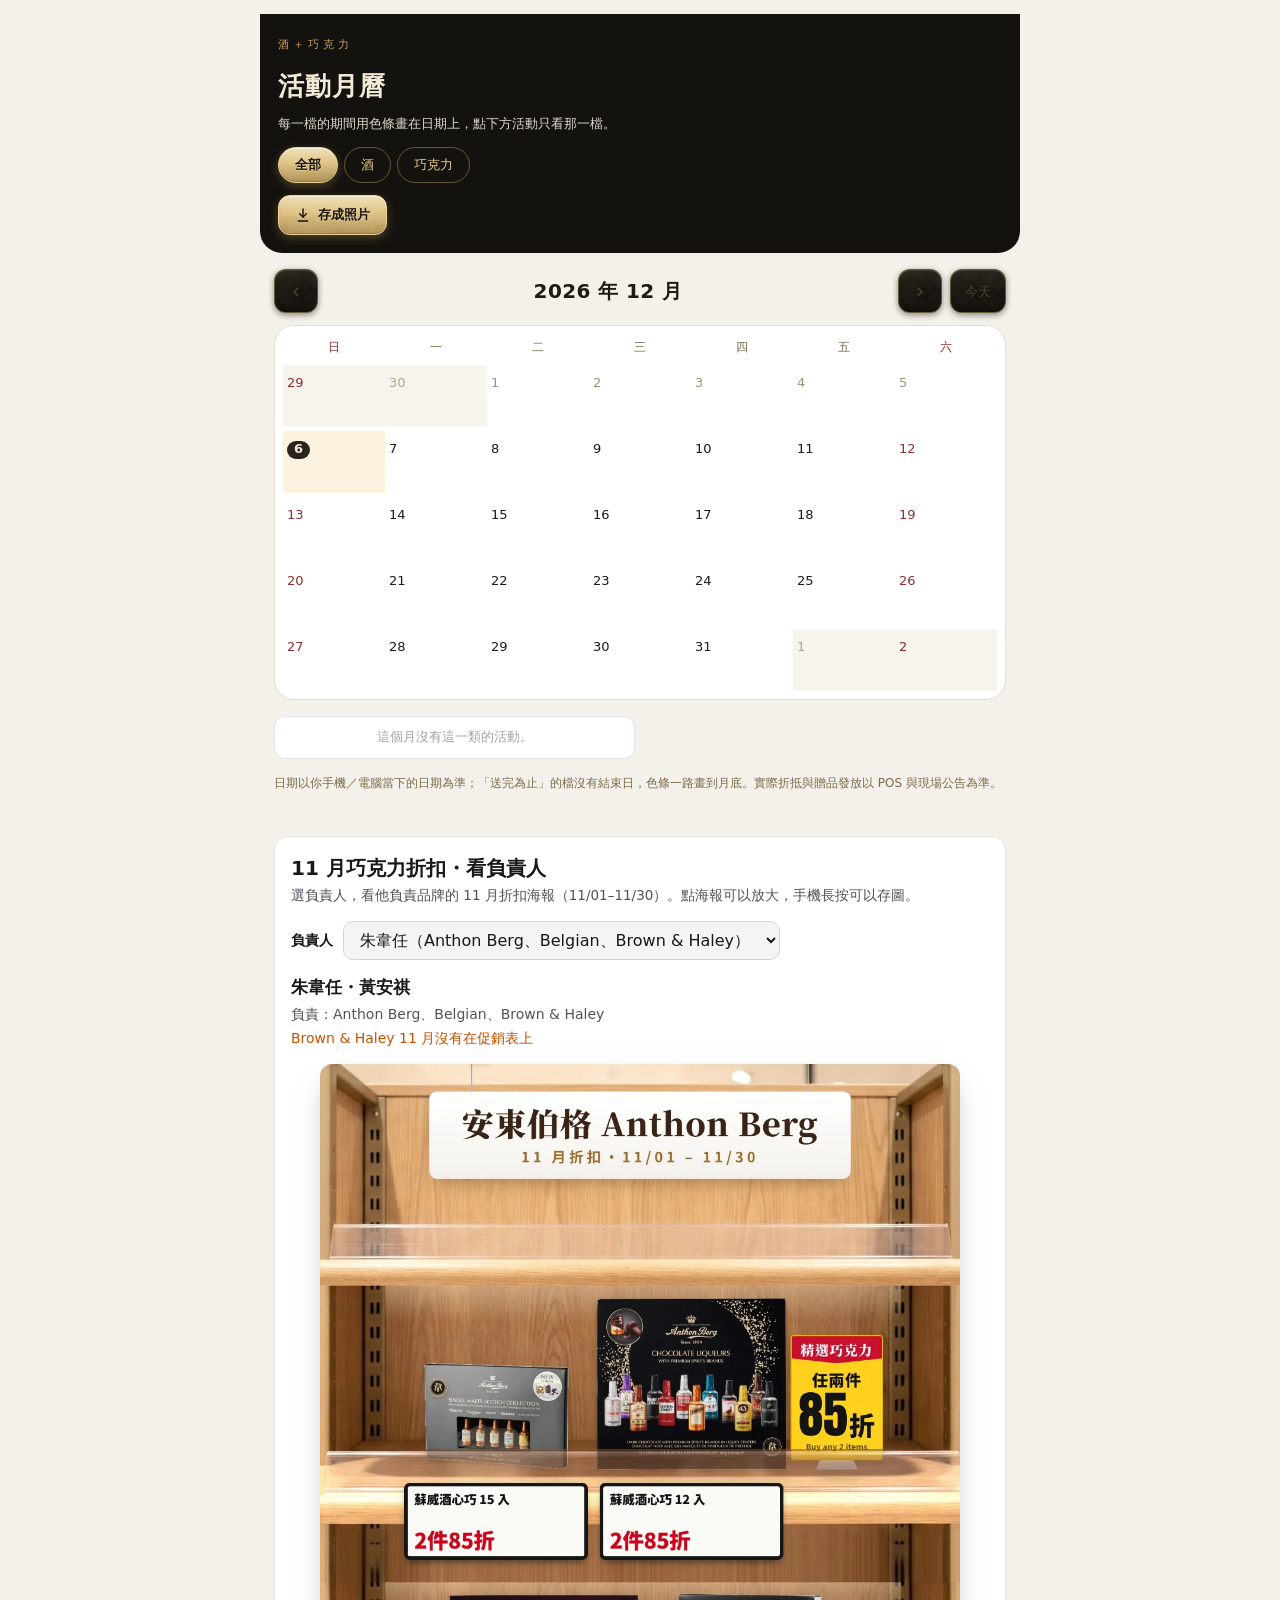
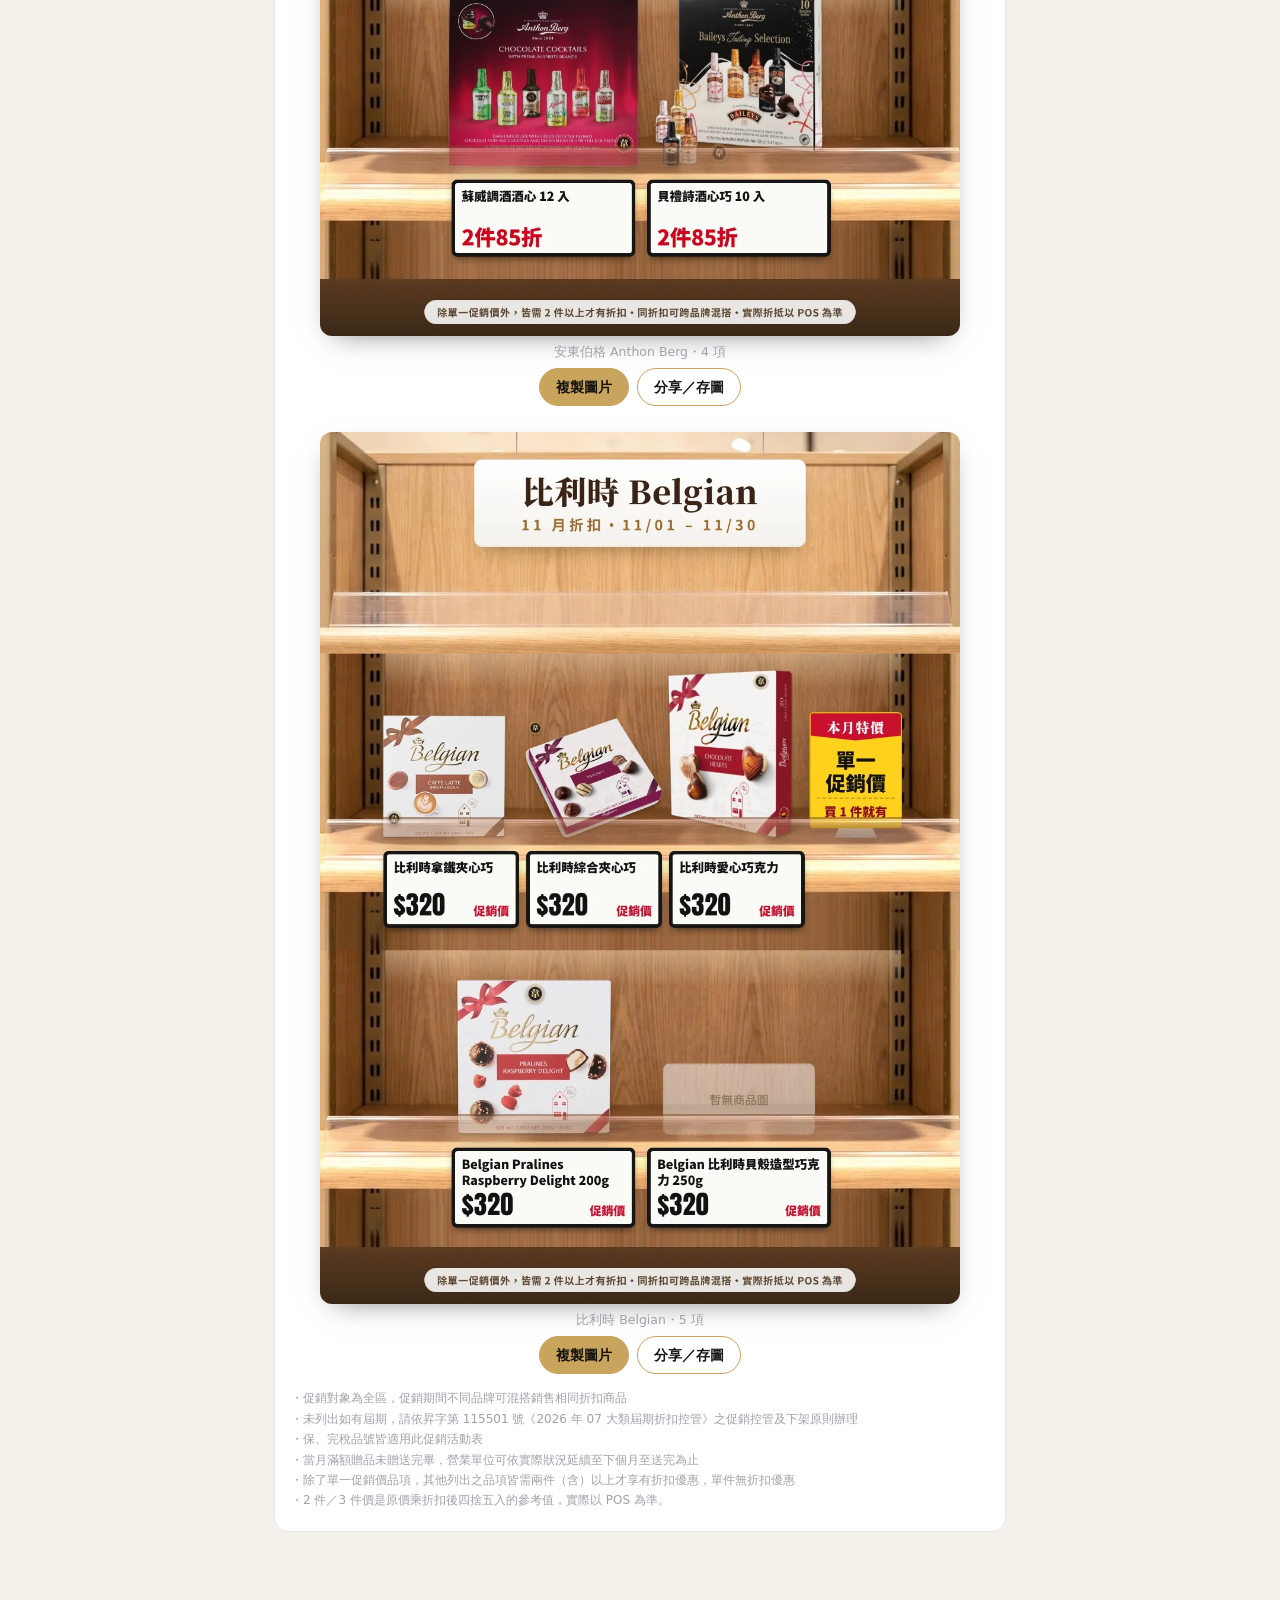
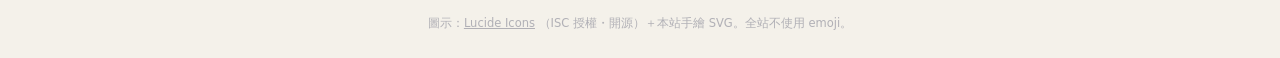
==== commit 7d64382a: "r156 比較卡縮圖 + 負責人折扣圖移入選單" ====
--- a/calendar.html
+++ b/calendar.html
@@ -70,7 +70,6 @@
 .r124pb button.g{background:transparent;color:var(--ink)}
 .r124pb button:focus-visible{outline:2px solid var(--accent);outline-offset:2px}
 #r124{scroll-margin-top:84px}
-.cal-cat a.r124jump{display:inline-flex;align-items:center;gap:4px;height:36px;padding:0 14px;border-radius:999px;border:1px solid #C9A45C;background:rgba(201,164,92,.18);color:#F3D896;font-size:13px;font-weight:700;text-decoration:none;white-space:nowrap}
 .r124e{padding:14px;border:1px dashed var(--line-strong);border-radius:10px;color:var(--ink-2);font-size:14px}
 .r124f{margin:0;font-size:12px;color:var(--ink-3);line-height:1.7}
 @media (max-width:480px){.r124g{grid-template-columns:repeat(3,minmax(0,1fr))}.r124ph{height:118px;padding:0 4px}.r124ph img{max-height:118px}.r124sign{font-size:23px}.r124tag b{font-size:14.5px}.r124tag b i{font-size:11px}.r124tag span{font-size:10.5px}}
@@ -173,6 +172,12 @@
   <div id="r124out" style="display:flex;flex-direction:column;gap:26px"></div>
   <p class="r124f" id="r124f"></p>
 </section><!--/r124-->
+
+
+
+
+
+
 
 
 
@@ -1013,8 +1018,7 @@
    if(navigator.canShare&&navigator.canShare({files:[f]}))return navigator.share({files:[f],title:nm+' 11 月折扣'});
    window.open(u2,'_blank');}).catch(function(err){if(!err||err.name!=='AbortError')window.open(u2,'_blank');});}
 });
-(function(){var cc=document.querySelector('#view-cal .cal-cat');if(cc&&!cc.querySelector('.r124jump')){var a=document.createElement('a');a.className='r124jump';a.href='#r124';a.textContent='負責人折扣圖 ↓';
- a.addEventListener('click',function(ev){ev.preventDefault();document.getElementById('r124').scrollIntoView({behavior:'smooth',block:'start'});});cc.appendChild(a);}})();
+if(location.hash==='#r124'){[400,1200].forEach(function(ms){setTimeout(function(){document.getElementById('r124').scrollIntoView({block:'start'});},ms);});}
 document.getElementById('r124f').innerHTML=D.notes.map(function(n){return '・'+e(n);}).join('<br>')+'<br>・2 件／3 件價是原價乘折扣後四捨五入的參考值，實際以 POS 為準。';
 var v=null;try{v=localStorage.getItem('r124who');}catch(_){}
 if(!v||![].some.call(sel.options,function(o){return o.value===v;}))v=[].filter.call(sel.options,function(o){return o.value.split('|')[1]==='朱韋任';})[0].value;
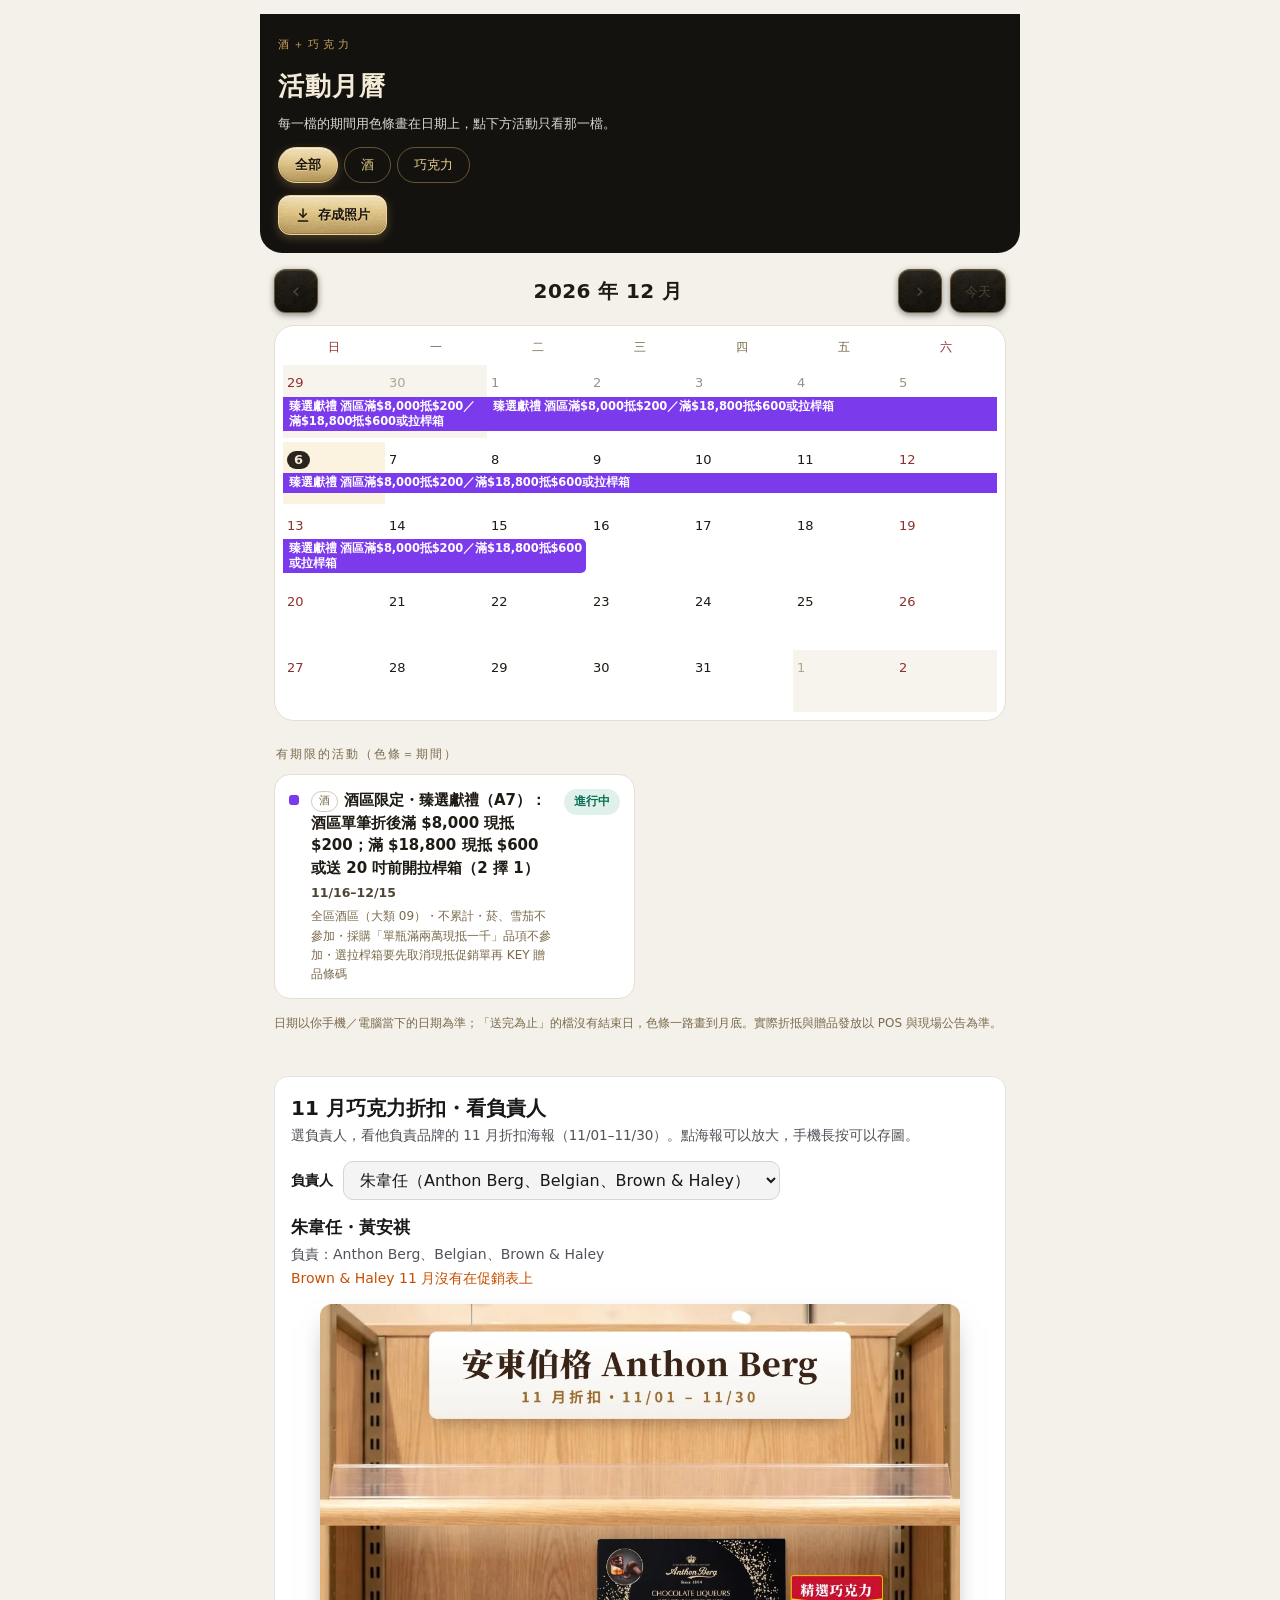
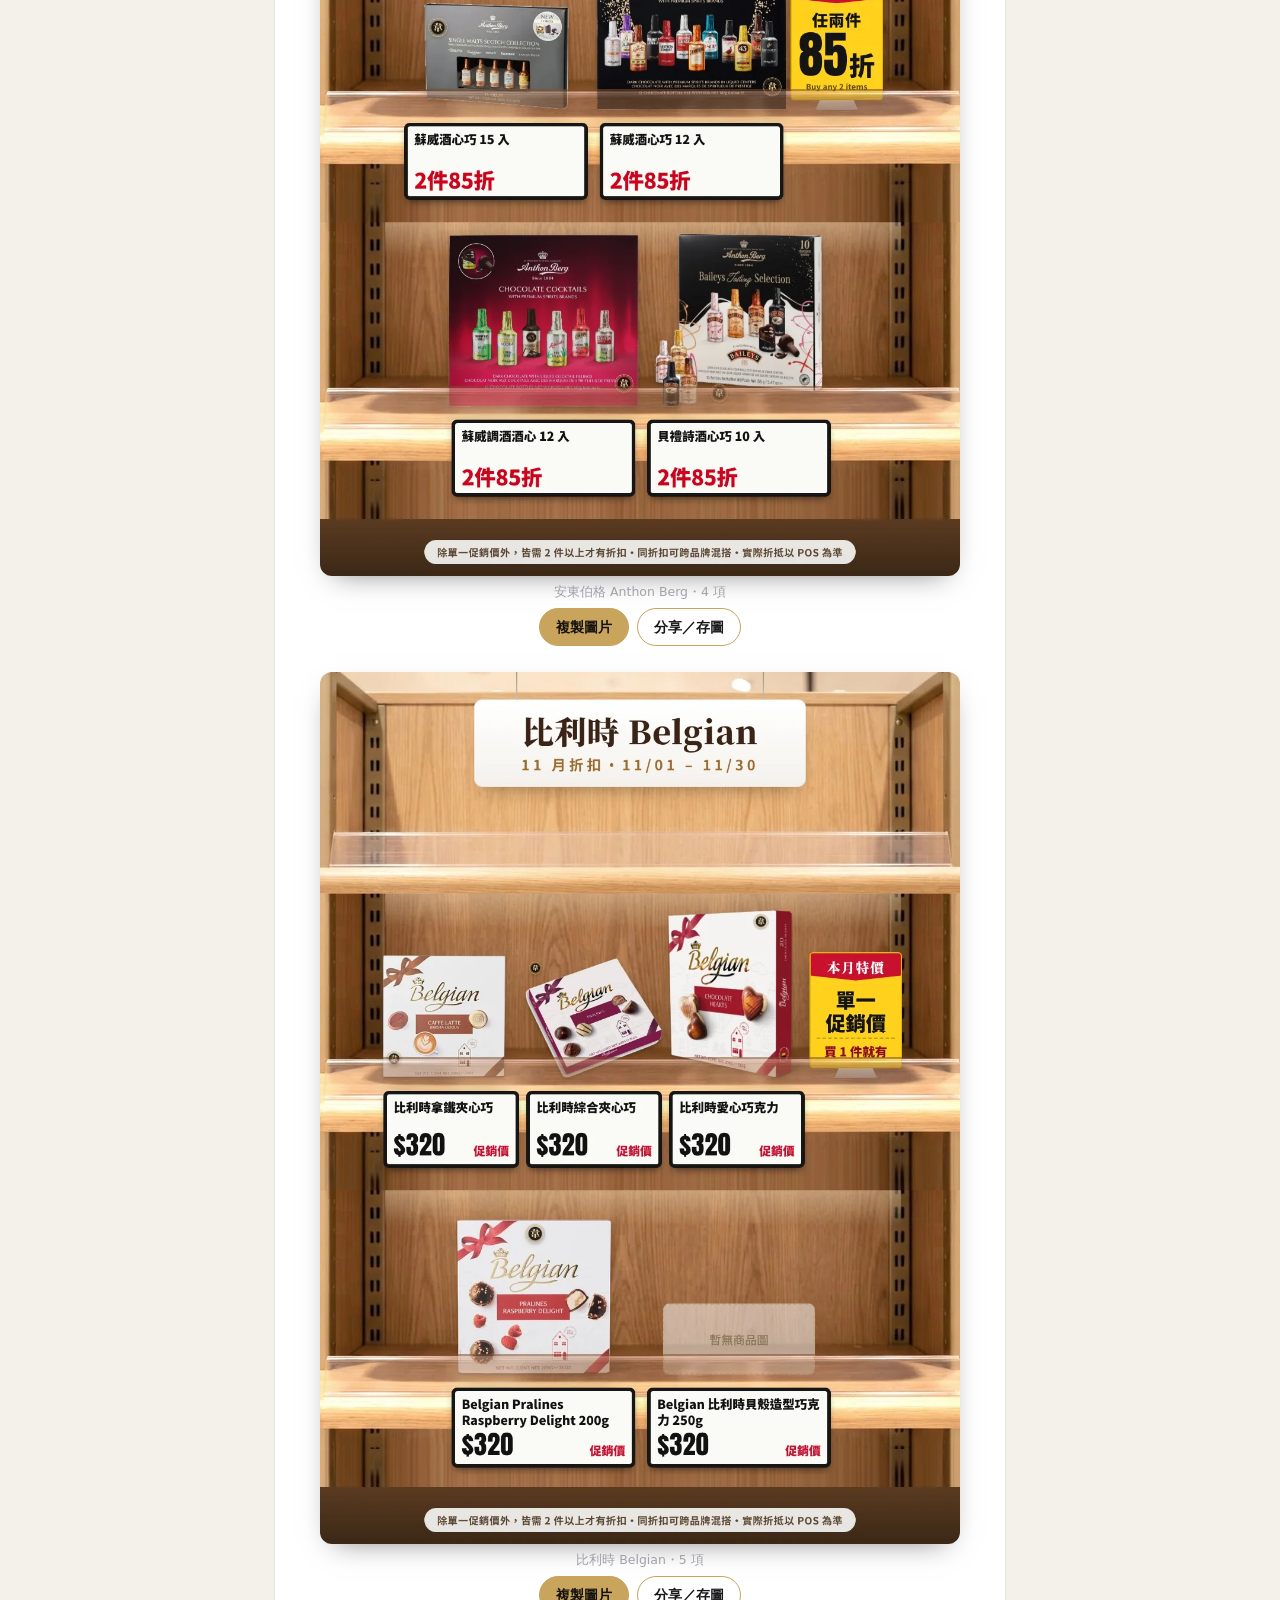
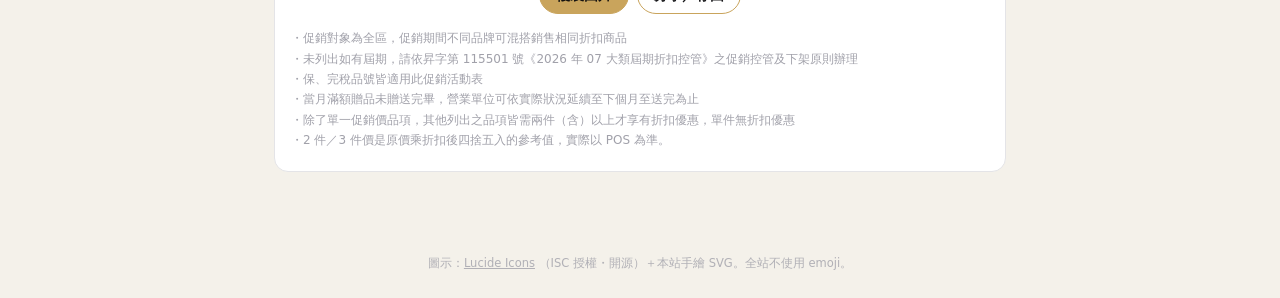
==== commit 875bdd6f: "r166 臻選獻禮 A7、Bowmore 郭元益餅乾滿額贈" ====
--- a/calendar.html
+++ b/calendar.html
@@ -26,7 +26,7 @@
 @media(min-width:720px){.wrap{padding:8px 24px 72px}}
 </style>
 <script defer src="https://xsos32-design.github.io/dutyliquorwiki/nav.js"></script>
-<style id="r124css">
+<style id="r156cal">.cal-lab.mini{word-break:keep-all;overflow-wrap:normal;overflow:hidden;text-overflow:ellipsis;max-height:2.6em}</style><style id="r124css">
 :root{--r124-t0:#C8102E;--r124-t1:#C94F00;--r124-a2:#6A3FB5;--r124-t3:#0B7A55;--r124-fix:#B0006D;--r124-gwp:#1F5FA8}
 .r124{margin:22px 0 0;padding:18px 16px 20px;background:var(--surface);border:1px solid var(--line);border-radius:var(--r-lg,14px);display:flex;flex-direction:column;gap:14px;color:var(--ink)}
 .r124 h2{margin:0;font-size:20px;line-height:1.3;text-wrap:balance}
@@ -172,6 +172,10 @@
   <div id="r124out" style="display:flex;flex-direction:column;gap:26px"></div>
   <p class="r124f" id="r124f"></p>
 </section><!--/r124-->
+
+
+
+
 
 
 
@@ -328,7 +332,7 @@
 
 <script id="cal-js">
 (function(){
-  var CAL=[{"k": "b5_gwp", "cat": "wine", "short": "兆豐店 酒折後滿$18,800 送拉桿箱", "n": "T2 兆豐正式店開幕（B5）：酒區單筆折後滿 $18,800 送 20 吋前開拉桿箱", "s": "只有 T2 入境店兆豐正式店・限量・活動代碼 B5（遇其他代碼以 B5 為主）・不能和 $200 券一起拿", "c": "blue", "r": [["2026-11-01", "2026-11-15"]]}, {"k": "b5_vch", "cat": "wine", "short": "兆豐店 $200 券 酒滿$2,000 折$200", "n": "T2 兆豐正式店開幕（B5）：預售提貨區派發酒類抵用券，折後滿 $2,000 折 $200", "s": "只有 T2 入境店兆豐正式店・券限派發當天用・每筆 1 張・不能和 RICHCLUB 電子票券併用・不能和拉桿箱滿額贈一起拿", "c": "brown", "r": [["2026-11-01", "2026-11-15"]]}, {"k": "member", "cat": "both", "short": "會員 來店送招牌燈", "n": "凡會員送來店禮：招牌燈（磁吸潮台小燈箱）", "s": "不限金額・限量送完為止・10 月底已送完，11 月不再送", "c": "purple", "r": [["2026-09-22", "2026-10-31"]]}, {"k": "noodle_w", "cat": "wine", "short": "酒類 單筆2瓶 送泡麵2杯", "n": "泡麵 A3（酒類）：單筆買 2 瓶 → 送泡麵 2 杯", "s": "口味：麻油、牛肉（現場說法；公文寫口味隨機）・每人限一次・要 key A3・10 月底已送完，11 月不再送", "c": "brown", "r": [["2026-09-24", "2026-10-31"]]}, {"k": "noodle_c", "cat": "choc", "short": "巧克力 折後滿$1,500 送泡麵2杯", "n": "泡麵 A3（巧克力／食品）：折扣後滿 $1,500 → 送泡麵 2 杯", "s": "樂高不算進去・每人限一次・口味隨機・10 月底已送完，11 月不再送", "c": "teal", "r": [["2026-09-24", "2026-10-31"]]}, {"k": "d150", "cat": "choc", "short": "巧克力 滿$2,000 折$150", "n": "國產食品＆巧克力：滿 $2,000 折 $150", "s": "整段都有・樂高不算進去", "c": "green", "r": [["2026-09-22", "2026-10-31"]]}, {"k": "d100", "cat": "choc", "short": "巧克力 折後滿$1,800 折$100", "n": "國產食品＆巧克力：折扣後滿 $1,800 折 $100", "s": "11 月整段都有・樂高不算進去", "c": "green", "r": [["2026-11-01", "2026-11-30"]]}, {"k": "bag", "cat": "choc", "short": "巧克力 折後滿$4,000 送透明旅行袋", "n": "巧克力／食品：折扣後滿 $4,000 → 送透明旅行袋", "s": "只有三段，中間沒有・限量 1,900 個・樂高不算進去", "c": "red", "r": [["2026-09-24", "2026-09-28"], ["2026-10-02", "2026-10-11"], ["2026-10-23", "2026-10-26"]]}, {"k": "tote", "cat": "both", "short": "入境店 單筆4件(含1件酒) 送購物袋", "n": "桃園機場入境店限定：巧克力／酒／國產食品／樂高 單筆 4 件（需含 1 件酒）→ 送漢字翻轉藝術購物袋", "s": "每筆限 1 份・送完為止・不累贈・菸／雪茄／黃金／藥類／外招櫃不參加", "c": "blue", "r": [["2026-10-02", "2026-10-11"], ["2026-10-23", "2026-10-26"]]}, {"k": "tier", "cat": "both", "short": "10月促銷表 折扣級距（酒＋巧克力）", "n": "10 月促銷表折扣級距（酒類活動辦法＋巧克力促銷表）", "s": "整月（底色參考，灰色）・酒：單件滿 $20,000 折 $1,000 延續・巧克力：2026/10 促銷表（2 件 7 折／85 折、3 件 65／75／8 折）", "c": "gray", "r": [["2026-10-01", "2026-10-31"]]}];
+  var CAL=[{"k": "a7", "cat": "wine", "short": "臻選獻禮 酒區滿$8,000抵$200／滿$18,800抵$600或拉桿箱", "mini": "臻選獻禮 A7", "n": "酒區限定・臻選獻禮（A7）：酒區單筆折後滿 $8,000 現抵 $200；滿 $18,800 現抵 $600 或送 20 吋前開拉桿箱（2 擇 1）", "s": "全區酒區（大類 09）・不累計・菸、雪茄不參加・採購「單瓶滿兩萬現抵一千」品項不參加・選拉桿箱要先取消現抵促銷單再 KEY 贈品條碼", "c": "purple", "r": [["2026-11-16", "2026-12-15"]]}, {"k": "b5_gwp", "cat": "wine", "short": "兆豐店 酒折後滿$18,800 送拉桿箱", "mini": "兆豐店 拉桿箱", "n": "T2 兆豐正式店開幕（B5）：酒區單筆折後滿 $18,800 送 20 吋前開拉桿箱", "s": "只有 T2 入境店兆豐正式店・限量・活動代碼 B5（遇其他代碼以 B5 為主）・不能和 $200 券一起拿", "c": "blue", "r": [["2026-11-01", "2026-11-15"]]}, {"k": "b5_vch", "cat": "wine", "short": "兆豐店 $200 券 酒滿$2,000 折$200", "mini": "兆豐店 抵用券", "n": "T2 兆豐正式店開幕（B5）：預售提貨區派發酒類抵用券，折後滿 $2,000 折 $200", "s": "只有 T2 入境店兆豐正式店・券限派發當天用・每筆 1 張・不能和 RICHCLUB 電子票券併用・不能和拉桿箱滿額贈一起拿", "c": "brown", "r": [["2026-11-01", "2026-11-15"]]}, {"k": "member", "cat": "both", "short": "會員 來店送招牌燈", "n": "凡會員送來店禮：招牌燈（磁吸潮台小燈箱）", "s": "不限金額・限量送完為止・10 月底已送完，11 月不再送", "c": "purple", "r": [["2026-09-22", "2026-10-31"]]}, {"k": "noodle_w", "cat": "wine", "short": "酒類 單筆2瓶 送泡麵2杯", "n": "泡麵 A3（酒類）：單筆買 2 瓶 → 送泡麵 2 杯", "s": "口味：麻油、牛肉（現場說法；公文寫口味隨機）・每人限一次・要 key A3・10 月底已送完，11 月不再送", "c": "brown", "r": [["2026-09-24", "2026-10-31"]]}, {"k": "noodle_c", "cat": "choc", "short": "巧克力 折後滿$1,500 送泡麵2杯", "n": "泡麵 A3（巧克力／食品）：折扣後滿 $1,500 → 送泡麵 2 杯", "s": "樂高不算進去・每人限一次・口味隨機・10 月底已送完，11 月不再送", "c": "teal", "r": [["2026-09-24", "2026-10-31"]]}, {"k": "d150", "cat": "choc", "short": "巧克力 滿$2,000 折$150", "n": "國產食品＆巧克力：滿 $2,000 折 $150", "s": "整段都有・樂高不算進去", "c": "green", "r": [["2026-09-22", "2026-10-31"]]}, {"k": "d100", "cat": "choc", "short": "巧克力 折後滿$1,800 折$100", "n": "國產食品＆巧克力：折扣後滿 $1,800 折 $100", "s": "11 月整段都有・樂高不算進去", "c": "green", "r": [["2026-11-01", "2026-11-30"]]}, {"k": "bag", "cat": "choc", "short": "巧克力 折後滿$4,000 送透明旅行袋", "n": "巧克力／食品：折扣後滿 $4,000 → 送透明旅行袋", "s": "只有三段，中間沒有・限量 1,900 個・樂高不算進去", "c": "red", "r": [["2026-09-24", "2026-09-28"], ["2026-10-02", "2026-10-11"], ["2026-10-23", "2026-10-26"]]}, {"k": "tote", "cat": "both", "short": "入境店 單筆4件(含1件酒) 送購物袋", "n": "桃園機場入境店限定：巧克力／酒／國產食品／樂高 單筆 4 件（需含 1 件酒）→ 送漢字翻轉藝術購物袋", "s": "每筆限 1 份・送完為止・不累贈・菸／雪茄／黃金／藥類／外招櫃不參加", "c": "blue", "r": [["2026-10-02", "2026-10-11"], ["2026-10-23", "2026-10-26"]]}, {"k": "tier", "cat": "both", "short": "10月促銷表 折扣級距（酒＋巧克力）", "n": "10 月促銷表折扣級距（酒類活動辦法＋巧克力促銷表）", "s": "整月（底色參考，灰色）・酒：單件滿 $20,000 折 $1,000 延續・巧克力：2026/10 促銷表（2 件 7 折／85 折、3 件 65／75／8 折）", "c": "gray", "r": [["2026-10-01", "2026-10-31"]]}];
   var grid=document.getElementById('cal-grid'), leg=document.getElementById('cal-legend'),
       title=document.getElementById('cal-title'), sec=document.getElementById('view-cal');
   if(!grid||!sec) return;
@@ -387,7 +391,7 @@
         if(r){ k+=' on c-'+c.c+(c.tbd?' tbd':''); if(ymd(d)===r[0]&&!c.tbd) k+=' s'; if(r[1]&&ymd(d)===r[1]) k+=' e'; if(pick===c.k) k+=' pick';
           if((ymd(d)===r[0] || d.getDay()===0 || d.getDate()===1 || i===0)){/*r36cal*/
             var n=1; for(var q=1;q<7-d.getDay();q++){ var dd=new Date(d.getFullYear(),d.getMonth(),d.getDate()+q); if(dd.getMonth()===d.getMonth() && inRange(c,dd)===r) n++; else break; }
-            lab='<span class="cal-lab" style="width:calc('+n+'00% + '+(n-1)+'px - 12px)">'+nw(c.short||c.n)+'</span>';
+            lab='<span class="cal-lab'+(n===1?' mini':'')+'" style="width:calc('+n+'00% + '+(n-1)+'px - 12px)" title="'+String(c.short||c.n).replace(/"/g,'&quot;')+'">'+(n===1?nw(c.mini||String(c.short||c.n).split(' ')[0]):nw(c.short||c.n))+'</span>';/*r156mini*/
           } }
         h+='<div class="'+k+'" data-row="'+rowNo+'" data-k="'+c.k+'">'+lab+'</div>';
       });
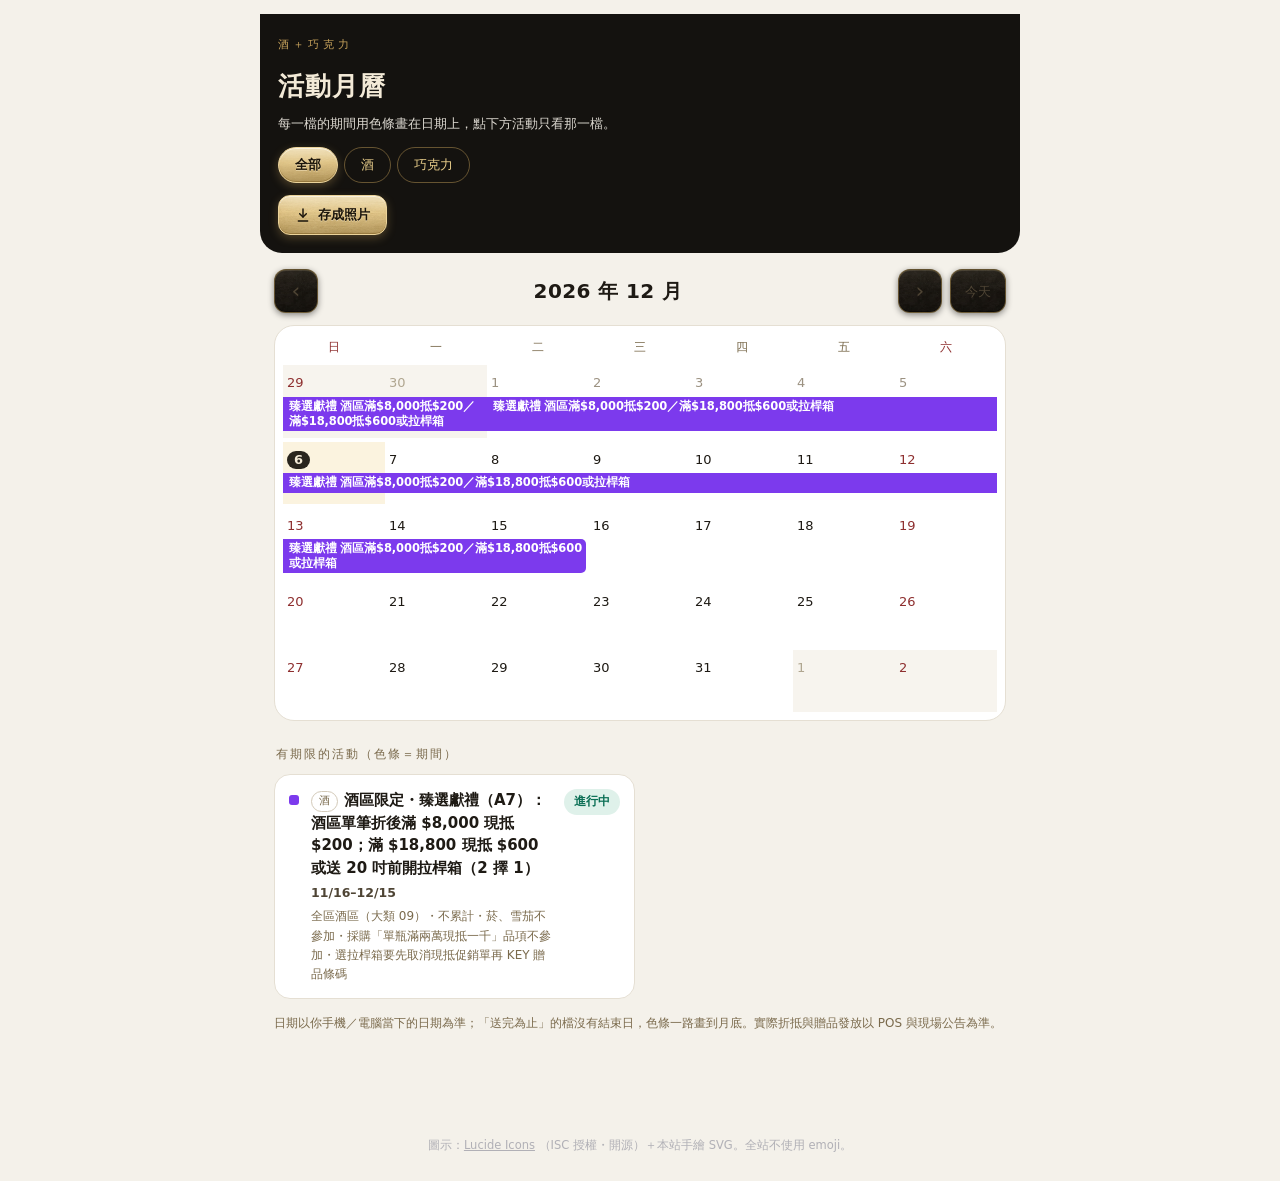
==== commit ca163cc2: "r239 負責人折扣圖獨立頁、林洧盈" ====
--- a/calendar.html
+++ b/calendar.html
@@ -25,56 +25,9 @@
 .wrap{max-width:860px;margin:0 auto;padding:4px 16px 60px}
 @media(min-width:720px){.wrap{padding:8px 24px 72px}}
 </style>
+<script>if(/^#r124/.test(location.hash))location.replace('owner.html');</script>
 <script defer src="https://xsos32-design.github.io/dutyliquorwiki/nav.js"></script>
-<style id="r156cal">.cal-lab.mini{word-break:keep-all;overflow-wrap:normal;overflow:hidden;text-overflow:ellipsis;max-height:2.6em}</style><style id="r124css">
-:root{--r124-t0:#C8102E;--r124-t1:#C94F00;--r124-a2:#6A3FB5;--r124-t3:#0B7A55;--r124-fix:#B0006D;--r124-gwp:#1F5FA8}
-.r124{margin:22px 0 0;padding:18px 16px 20px;background:var(--surface);border:1px solid var(--line);border-radius:var(--r-lg,14px);display:flex;flex-direction:column;gap:14px;color:var(--ink)}
-.r124 h2{margin:0;font-size:20px;line-height:1.3;text-wrap:balance}
-.r124 .r124p{margin:4px 0 0;font-size:13.5px;color:var(--ink-2);line-height:1.6}
-.r124sel{display:flex;align-items:center;gap:10px;flex-wrap:wrap;font-size:14px;font-weight:700}
-.r124sel select{font:inherit;font-size:16px;font-weight:500;padding:8px 12px;border-radius:10px;border:1px solid var(--line-strong);background:var(--surface-2);color:var(--ink);max-width:100%}
-.r124sel select:focus-visible{outline:2px solid var(--accent);outline-offset:2px}
-#r124who{display:flex;flex-direction:column;gap:2px;font-size:14px;color:var(--ink-2)}
-#r124who b{font-size:17px;color:var(--ink)}
-#r124who .w{color:var(--r124-t1);font-weight:500}
-.r124lg{display:flex;flex-wrap:wrap;gap:4px 14px;font-size:14px;font-weight:800}
-.r124lg span{display:inline-flex;align-items:center;gap:5px}.r124lg i{width:9px;height:9px;border-radius:50%;background:currentColor}
-.r124b{display:flex;flex-direction:column;gap:12px;padding-top:10px;border-top:2px solid var(--ink)}
-.r124b>h3{margin:0;font-size:19px;font-weight:900;display:flex;gap:8px;align-items:baseline;flex-wrap:wrap}
-.r124b>h3 small{font-size:13px;font-weight:500;color:var(--ink-3)}
-.r124n{margin:0;font-size:13.5px;color:var(--r124-gwp);font-weight:600;line-height:1.6}
-.r124t{display:flex;flex-direction:column;gap:8px}
-.r124t>h4{margin:0;font-size:23px;line-height:1.15;font-weight:900}
-.r124t>h4 small{font-size:12.5px;font-weight:500;color:var(--ink-3);margin-left:6px}
-.r124sh{background:linear-gradient(180deg,#EFE5D6,#E2D2BA);border-radius:12px;padding:14px 10px 16px;display:flex;flex-direction:column;gap:12px}
-.r124sign{align-self:center;background:#FFFFFF;border-radius:12px;padding:6px 20px 7px;font-size:28px;line-height:1.2;font-weight:900;letter-spacing:.02em;text-align:center;box-shadow:0 2px 8px rgba(60,40,20,.25)}
-.r124sign small{display:block;font-size:13px;font-weight:600;color:#6B5A48;letter-spacing:0}
-.r124g{display:grid;grid-template-columns:repeat(auto-fill,minmax(122px,1fr));column-gap:0;row-gap:20px}
-.r124i{display:flex;flex-direction:column;min-width:0}
-.r124ph{height:150px;display:flex;align-items:flex-end;justify-content:center;padding:0 6px}
-.r124ph img{max-height:150px;max-width:100%;width:auto;height:auto;display:block;filter:drop-shadow(0 4px 4px rgba(40,25,10,.3))}
-.r124ph .no{width:80%;height:100px;border:1px dashed #A8916F;border-radius:6px;display:flex;align-items:center;justify-content:center;color:#7A6650;font-size:11px}
-.r124pl{height:12px;background:linear-gradient(180deg,#F7EFE2 0,#DCC9AB 50%,#B59B76 100%);box-shadow:0 4px 5px -2px rgba(40,25,10,.35)}
-.r124tag{margin:7px 5px 0;background:#232323;border:2px solid #4B4B4B;border-radius:5px;padding:4px 6px 5px;color:#EDEDED;display:flex;flex-direction:column;gap:1px;min-width:0}
-.r124tag span{font-size:11px;line-height:1.35;overflow-wrap:anywhere;display:-webkit-box;-webkit-line-clamp:2;-webkit-box-orient:vertical;overflow:hidden}
-.r124tag b{font-size:16px;line-height:1.2;font-weight:900;display:flex;flex-wrap:wrap;align-items:baseline;column-gap:5px}
-.r124tag b i{font-style:normal;font-size:12px;font-weight:700}
-.r124tag .k-T0{color:#FF6B7D}.r124tag .k-T1{color:#FFA05A}.r124tag .k-A2{color:#C3A8FF}.r124tag .k-T3{color:#4CE0A6}.r124tag .k-FIX{color:#FFE14D}.r124tag .k-GWP{color:#8CC4FF}
-.r124 .c-T0{color:var(--r124-t0)}.r124 .c-T1{color:var(--r124-t1)}.r124 .c-A2{color:var(--r124-a2)}.r124 .c-T3{color:var(--r124-t3)}.r124 .c-FIX{color:var(--r124-fix)}.r124 .c-GWP{color:var(--r124-gwp)}
-.r124pf{margin:0;display:flex;flex-direction:column;gap:6px}
-.r124pf a{display:block;border-radius:12px;overflow:hidden;box-shadow:0 10px 28px -14px rgba(0,0,0,.55);max-width:640px;width:100%;margin:0 auto}
-.r124pf img{display:block;width:100%;height:auto}
-.r124pf figcaption{text-align:center;font-size:12.5px;color:var(--ink-3)}
-.r124pb{display:flex;justify-content:center;gap:8px;flex-wrap:wrap}
-.r124pb button{font:inherit;font-size:14px;font-weight:700;height:38px;padding:0 16px;border-radius:999px;border:1px solid #C9A45C;background:#C9A45C;color:#14120F;cursor:pointer}
-.r124pb button.g{background:transparent;color:var(--ink)}
-.r124pb button:focus-visible{outline:2px solid var(--accent);outline-offset:2px}
-#r124{scroll-margin-top:84px}
-.r124e{padding:14px;border:1px dashed var(--line-strong);border-radius:10px;color:var(--ink-2);font-size:14px}
-.r124f{margin:0;font-size:12px;color:var(--ink-3);line-height:1.7}
-@media (max-width:480px){.r124g{grid-template-columns:repeat(3,minmax(0,1fr))}.r124ph{height:118px;padding:0 4px}.r124ph img{max-height:118px}.r124sign{font-size:23px}.r124tag b{font-size:14.5px}.r124tag b i{font-size:11px}.r124tag span{font-size:10.5px}}
-@media print{.r124{display:none}}
-</style><style id="r32">/* r32 質感層：AI 生成材質（皮革底紋、絲絨、拉絲香檳金）套用到全站按鈕與區塊 */
+<style id="r156cal">.cal-lab.mini{word-break:keep-all;overflow-wrap:normal;overflow:hidden;text-overflow:ellipsis;max-height:2.6em}</style><style id="r32">/* r32 質感層：AI 生成材質（皮革底紋、絲絨、拉絲香檳金）套用到全站按鈕與區塊 */
 html.noir{--r32g:url(img/brand/tex_gold.webp);--r32v:url(img/brand/tex_velvet.webp);--r32l:url(img/brand/tex_leather.webp)}
 html.noir body{background-color:#0B0A09;background-image:linear-gradient(rgba(11,10,9,.62),rgba(11,10,9,.62)),var(--r32l);background-size:auto,256px 256px;background-attachment:scroll}
 
@@ -164,14 +117,7 @@
   <ol class="cal-legend" id="cal-legend"></ol>
   <p class="cal-foot">日期以你手機／電腦當下的日期為準；「送完為止」的檔沒有結束日，色條一路畫到月底。實際折抵與贈品發放以 POS 與現場公告為準。</p>
 </section>
-<section id="r124" class="r124" aria-labelledby="r124h">
-  <div><h2 id="r124h">11 月巧克力折扣・看負責人</h2>
-  <p class="r124p">選負責人，看他負責品牌的 11 月折扣海報（11/01–11/30）。點海報可以放大，手機長按可以存圖。</p></div>
-  <label class="r124sel" for="r124sel">負責人<select id="r124sel"></select></label>
-  <div id="r124who"></div>
-  <div id="r124out" style="display:flex;flex-direction:column;gap:26px"></div>
-  <p class="r124f" id="r124f"></p>
-</section><!--/r124-->
+
 
 
 
@@ -977,55 +923,5 @@
  function later(){setTimeout(function(){(window.requestIdleCallback||setTimeout)(start,{timeout:4000});},1800);}
  if(document.readyState==='complete')later();else window.addEventListener('load',later);
 })();
-</script><script id="r124js">(function(){
-var D={"team": [{"names": ["朱韋任", "黃安祺"], "label": "Anthon Berg、Belgian、Brown & Haley", "brands": ["Anthon Berg", "Belgian"]}, {"names": ["游志士"], "label": "Butlers", "brands": ["Butlers"]}, {"names": ["李明翰"], "label": "Chupa Chups、DAIKO", "brands": ["Chupa Chups"]}, {"names": ["梁雅棋"], "label": "F.N.A、FAZER", "brands": ["Fazer"]}, {"names": ["陳怡伃", "麥嘉琪"], "label": "Ferrero", "brands": ["Kinder"]}, {"names": ["吳信宜", "蔡宗樺"], "label": "Godiva", "brands": ["Godiva"]}, {"names": ["林軒弘"], "label": "Guylian", "brands": ["Guylian"]}, {"names": ["黃珮筑"], "label": "Haribo、Hawaiian Host、Hershey", "brands": ["Haribo", "Hawaiian Host", "Hershey's"]}, {"names": ["李欣"], "label": "Himan、Kobe Fugetsudo", "brands": []}, {"names": ["吳晧誠", "張語昕"], "label": "LINDT", "brands": ["Lindt"]}, {"names": ["賴姿伶"], "label": "Loc Maria、Lotte", "brands": ["Loc Marie"]}, {"names": ["何祐銓"], "label": "M&M'S", "brands": ["Mars"]}, {"names": ["沈嘉翎"], "label": "Modernline", "brands": []}, {"names": ["李承屏"], "label": "Nestle、PEZ、Shi Le Po", "brands": ["Nestle", "Shi Le Po"]}, {"names": ["陳雨彤"], "label": "Storck", "brands": ["Storck"]}, {"names": ["林清盈"], "label": "Venchi", "brands": ["Venchi"]}, {"names": ["吳慶鴻"], "label": "北壽心、名鐵協商", "brands": []}, {"names": ["蔡亞璇"], "label": "時思", "brands": []}, {"names": ["陳貢銓", "孟憲鴻"], "label": "10 大類食品、樂高", "brands": []}], "un": ["AGF", "Cadbury", "Lotus", "Milka", "OREO", "OVOMALTINE", "Toblerone", "UHA", "有樂"], "disp": {"Anthon Berg": "安東伯格 Anthon Berg", "Belgian": "比利時 Belgian", "Butlers": "巴特勒 Butlers", "Chupa Chups": "加倍佳 Chupa Chups", "Fazer": "Fazer（嚕嚕米）", "Godiva": "歌帝梵 Godiva", "Guylian": "吉利蓮 Guylian", "Haribo": "哈瑞寶 Haribo", "Hawaiian Host": "夏威夷豆 Hawaiian Host", "Hershey's": "好時 Hershey", "Lindt": "瑞士蓮 Lindt", "Loc Marie": "法式薄脆 Loc Maria", "Mars": "M&M's・Skittles（Mars）", "Nestle": "雀巢 Nestle", "Shi Le Po": "Shi Le Po（新加坡零食）", "Storck": "Storck（merci・Toffifee）", "Venchi": "聞綺 Venchi", "Kinder": "健達 Kinder（Ferrero）", "Milka": "妙卡 Milka", "OREO": "奧利奧 OREO", "Toblerone": "瑞士三角 Toblerone", "Cadbury": "吉百利 Cadbury", "Lotus": "蓮花 Lotus", "OVOMALTINE": "阿華田 Ovomaltine", "UHA": "UHA 味覺糖", "有樂": "有樂製菓（黑雷神）", "AGF": "AGF 即溶咖啡"}, "notes": ["促銷對象為全區，促銷期間不同品牌可混搭銷售相同折扣商品", "未列出如有屆期，請依昇字第 115501 號《2026 年 07 大類屆期折扣控管》之促銷控管及下架原則辦理", "保、完稅品號皆適用此促銷活動表", "當月滿額贈品未贈送完畢，營業單位可依實際狀況延續至下個月至送完為止", "除了單一促銷價品項，其他列出之品項皆需兩件（含）以上才享有折扣優惠，單件無折扣優惠"], "brands": {"Butlers": 16, "Guylian": 4, "Lindt": 16, "Mars": 8, "Milka": 4, "Nestle": 7, "OREO": 3, "Shi Le Po": 4, "Toblerone": 2, "Cadbury": 2, "Lotus": 3, "Storck": 9, "Venchi": 7, "AGF": 2, "Fazer": 2, "Haribo": 4, "Hawaiian Host": 2, "OVOMALTINE": 3, "Anthon Berg": 4, "Godiva": 17, "Loc Marie": 5, "Belgian": 5, "Chupa Chups": 12, "Hershey's": 6, "UHA": 4, "有樂": 4, "Kinder": 15}, "poster": {"Butlers": "img/poster/butlers.webp", "Guylian": "img/poster/guylian.webp", "Lindt": "img/poster/lindt.webp", "Mars": "img/poster/mars.webp", "Milka": "img/poster/milka.webp", "Nestle": "img/poster/nestle.webp", "OREO": "img/poster/oreo.webp", "Shi Le Po": "img/poster/shi-le-po.webp", "Toblerone": "img/poster/toblerone.webp", "Cadbury": "img/poster/cadbury.webp", "Lotus": "img/poster/lotus.webp", "Storck": "img/poster/storck.webp", "Venchi": "img/poster/venchi.webp", "AGF": "img/poster/agf.webp", "Fazer": "img/poster/fazer.webp", "Haribo": "img/poster/haribo.webp", "Hawaiian Host": "img/poster/hawaiian-host.webp", "OVOMALTINE": "img/poster/ovomaltine.webp", "Anthon Berg": "img/poster/anthon-berg.webp", "Godiva": "img/poster/godiva.webp", "Loc Marie": "img/poster/loc-marie.webp", "Belgian": "img/poster/belgian.webp", "Chupa Chups": "img/poster/chupa-chups.webp", "Hershey's": "img/poster/hershey-s.webp", "UHA": "img/poster/uha.webp", "有樂": "img/poster/yuraku.webp", "Kinder": "img/poster/kinder.webp"}};
-var TL={T0:['2件7折','3件65折'],T1:['2件85折','3件75折'],A2:['2件85折','3件8折'],T3:['2件85折',''],FIX:['單一促銷價',''],GWP:['滿額贈指定品','']};
-var TN={T0:'任 2 件 7 折／任 3 件 65 折',T1:'任 2 件 85 折／任 3 件 75 折',A2:'任 2 件 85 折／任 3 件 8 折',T3:'任 2 件 85 折',FIX:'買 1 件就是促銷價',GWP:'不打折，買滿送贈品'};
-var OR=['T0','T1','A2','T3','FIX','GWP'];
-function e(t){return String(t).replace(/[&<>"]/g,function(c){return {'&':'&amp;','<':'&lt;','>':'&gt;','"':'&quot;'}[c];});}
-function m(n){return '$'+Number(n).toLocaleString('en-US');}
-function dn(b){return D.disp[b]||b;}
-var sel=document.getElementById('r124sel'),out=document.getElementById('r124out'),who=document.getElementById('r124who');
-if(!sel)return;
-var h='';D.team.forEach(function(g,gi){g.names.forEach(function(n){h+='<option value="'+gi+'|'+e(n)+'">'+e(n)+'（'+e(g.label)+'）</option>';});});
-h+='<option value="un|未對應品牌">未對應品牌（負責表上沒寫）</option><option value="all|全部品牌">全部品牌</option>';sel.innerHTML=h;
-var SG={T0:['兩件 7 折','三件 65 折'],T1:['兩件 85 折','三件 75 折'],A2:['兩件 85 折','三件 8 折'],T3:['兩件 85 折',''],FIX:['單一促銷價','買 1 件就是這個價'],GWP:['滿 $1,200 送 Koala 玩偶','Kinder 指定品項可累計']};
-var SH={T0:['2件7折','3件65折'],T1:['2件85折','3件75折'],A2:['2件85折','3件8折'],T3:['2件85折','']};
-function card(it){
- var k=it.t==='FIX'?[m(it.s),'促銷價']:it.t==='GWP'?['滿額贈','指定品']:SH[it.t];
- var im=it.img?'<img src="'+it.img+'" alt="'+e(it.z)+'" loading="lazy" decoding="async">':'<div class="no">暫無商品圖</div>';
- return '<div class="r124i"><div class="r124ph">'+im+'</div><div class="r124pl"></div><div class="r124tag"><span>'+e(it.z)+'</span><b class="k-'+it.t+'">'+k[0]+(k[1]?'<i>'+k[1]+'</i>':'')+'</b></div></div>';}
-function brand(b){var L=D.brands[b]||[],x='<section class="r124b"><h3>'+e(dn(b))+'<small>'+L.length+' 項</small></h3>';
- (D.note[b]||[]).forEach(function(n){x+='<p class="r124n">'+e(n)+'</p>';});
- OR.forEach(function(t){var xs=L.filter(function(i){return i.t===t;});if(!xs.length)return;var g=SG[t];
-  x+='<div class="r124sh"><div class="r124sign c-'+t+'">'+g[0]+(g[1]&&t!=='FIX'&&t!=='GWP'?'・'+g[1]:'')+(t==='FIX'||t==='GWP'?'<small>'+g[1]+'</small>':'')+'</div><div class="r124g">'+xs.map(card).join('')+'</div></div>';});
- return x+'</section>';}
-function show(v){var p=v.split('|')[0],bs,w;
- try{localStorage.setItem('r124who',v);}catch(_){}
- if(p==='all'){bs=Object.keys(D.brands).sort();w='<b>全部品牌</b><span>11 月促銷表所有品牌，加上 Kinder 滿額贈品項</span>';}
- else if(p==='un'){bs=D.un;w='<b>未對應品牌</b><span>負責表上沒寫到：'+e(D.un.map(dn).join('、'))+'</span>';}
- else{var g=D.team[+p];bs=g.brands;
-  var miss=g.label.split('、').filter(function(x){var k=x.toLowerCase().replace(/[^a-z]/g,'');return k&&!bs.some(function(b){return dn(b).toLowerCase().replace(/[^a-z]/g,'').indexOf(k.slice(0,5))>=0;});});
-  w='<b>'+e(g.names.join('・'))+'</b><span>負責：'+e(g.label)+'</span>'+(bs.length&&miss.length?'<span class="w">'+e(miss.join('、'))+' 11 月沒有在促銷表上</span>':'');}
- who.innerHTML=w;
- out.innerHTML=bs.length?bs.map(function(b){var u=D.poster[b];return u?'<figure class="r124pf"><a href="'+u+'" target="_blank" rel="noopener"><img src="'+u+'" alt="'+e(dn(b))+' 11 月折扣圖" loading="lazy" decoding="async"></a><figcaption>'+e(dn(b))+'・'+D.brands[b]+' 項</figcaption><div class="r124pb"><button type="button" data-cp="'+u+'">複製圖片</button><button type="button" class="g" data-sh="'+u+'" data-nm="'+e(dn(b))+'">分享／存圖</button></div></figure>':'';}).join(''):'<div class="r124e">11 月巧克力促銷表沒有這些品牌的折扣品或滿額贈。</div>';}
-sel.addEventListener('change',function(){show(sel.value);});
-function png(url){return fetch(url).then(function(r){return r.blob();}).then(function(bl){return new Promise(function(ok,no){var im=new Image();im.onload=function(){var c=document.createElement('canvas');c.width=im.naturalWidth;c.height=im.naturalHeight;c.getContext('2d').drawImage(im,0,0);c.toBlob(function(x){x?ok(x):no(new Error('png'));},'image/png');URL.revokeObjectURL(im.src);};im.onerror=no;im.src=URL.createObjectURL(bl);});});}
-function flash(btn,t){var o=btn.getAttribute('data-t')||btn.textContent;btn.setAttribute('data-t',o);btn.textContent=t;setTimeout(function(){btn.textContent=o;},1800);}
-out.addEventListener('click',function(ev){var b=ev.target.closest('button[data-cp],button[data-sh]');if(!b)return;
- if(b.hasAttribute('data-cp')){var u=b.getAttribute('data-cp');
-  try{if(!window.ClipboardItem||!navigator.clipboard||!navigator.clipboard.write)throw 0;
-   navigator.clipboard.write([new ClipboardItem({'image/png':png(u)})]).then(function(){flash(b,'已複製');},function(){flash(b,'無法複製，請長按圖片');});
-  }catch(_){flash(b,'無法複製，請長按圖片');}
- }else{var u2=b.getAttribute('data-sh'),nm=b.getAttribute('data-nm')||'折扣圖';
-  png(u2).then(function(x){var f=new File([x],nm+'_11月折扣.png',{type:'image/png'});
-   if(navigator.canShare&&navigator.canShare({files:[f]}))return navigator.share({files:[f],title:nm+' 11 月折扣'});
-   window.open(u2,'_blank');}).catch(function(err){if(!err||err.name!=='AbortError')window.open(u2,'_blank');});}
-});
-if(location.hash==='#r124'){[400,1200].forEach(function(ms){setTimeout(function(){document.getElementById('r124').scrollIntoView({block:'start'});},ms);});}
-document.getElementById('r124f').innerHTML=D.notes.map(function(n){return '・'+e(n);}).join('<br>')+'<br>・2 件／3 件價是原價乘折扣後四捨五入的參考值，實際以 POS 為準。';
-var v=null;try{v=localStorage.getItem('r124who');}catch(_){}
-if(!v||![].some.call(sel.options,function(o){return o.value===v;}))v=[].filter.call(sel.options,function(o){return o.value.split('|')[1]==='朱韋任';})[0].value;
-sel.value=v;show(v);
-})();</script></body>
+</script></body>
 </html>
